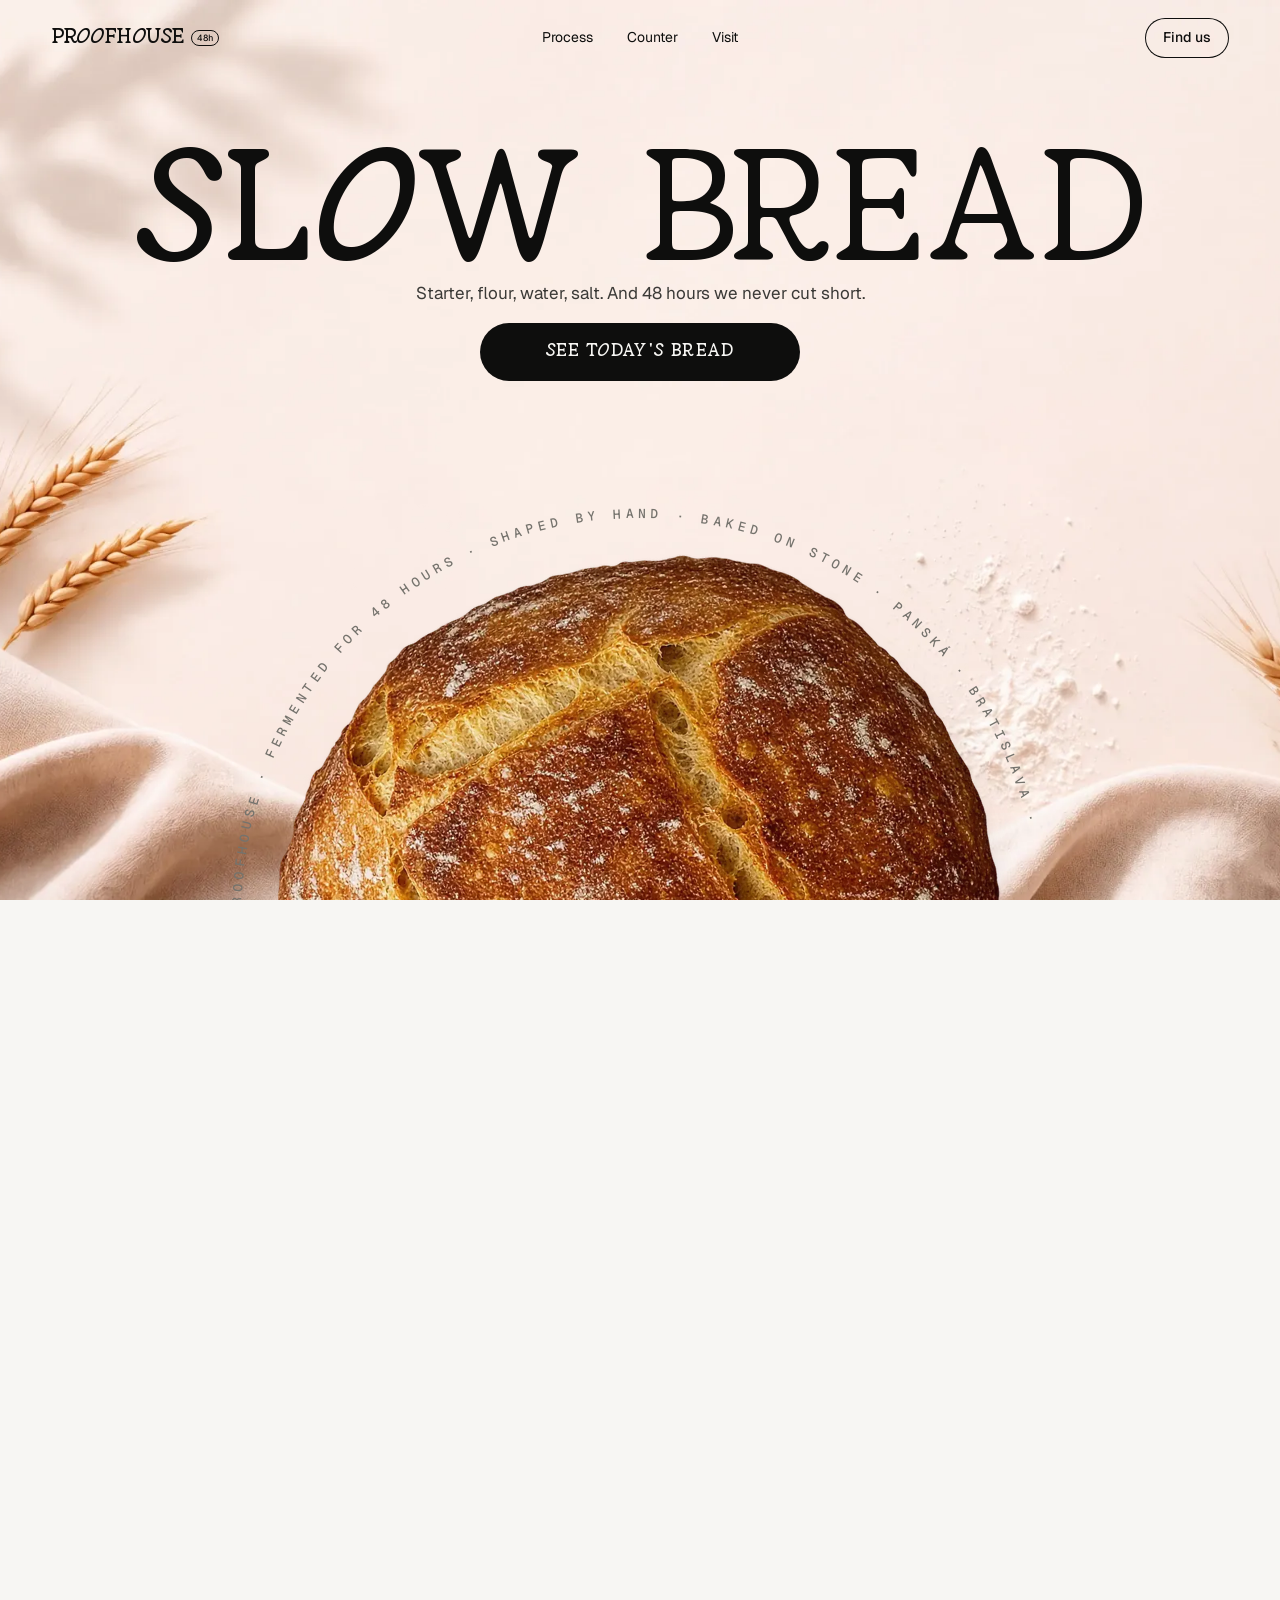
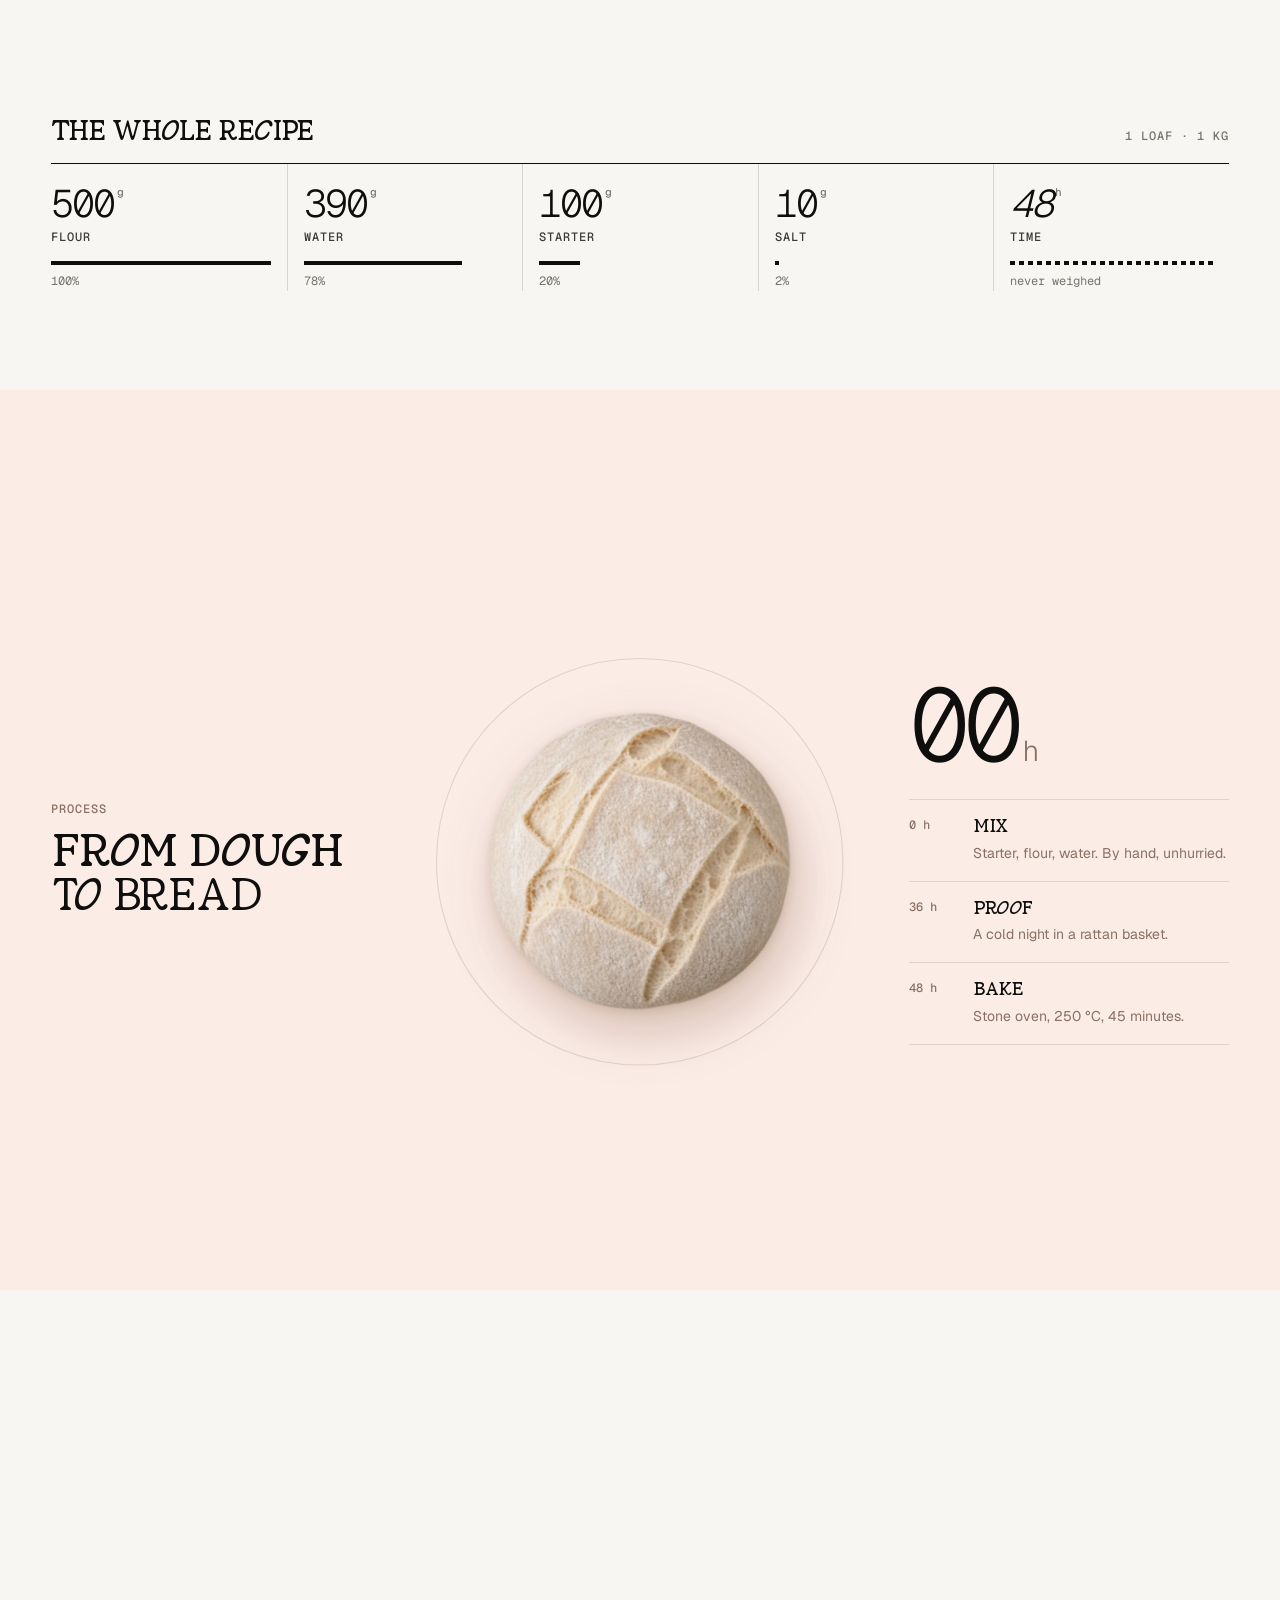
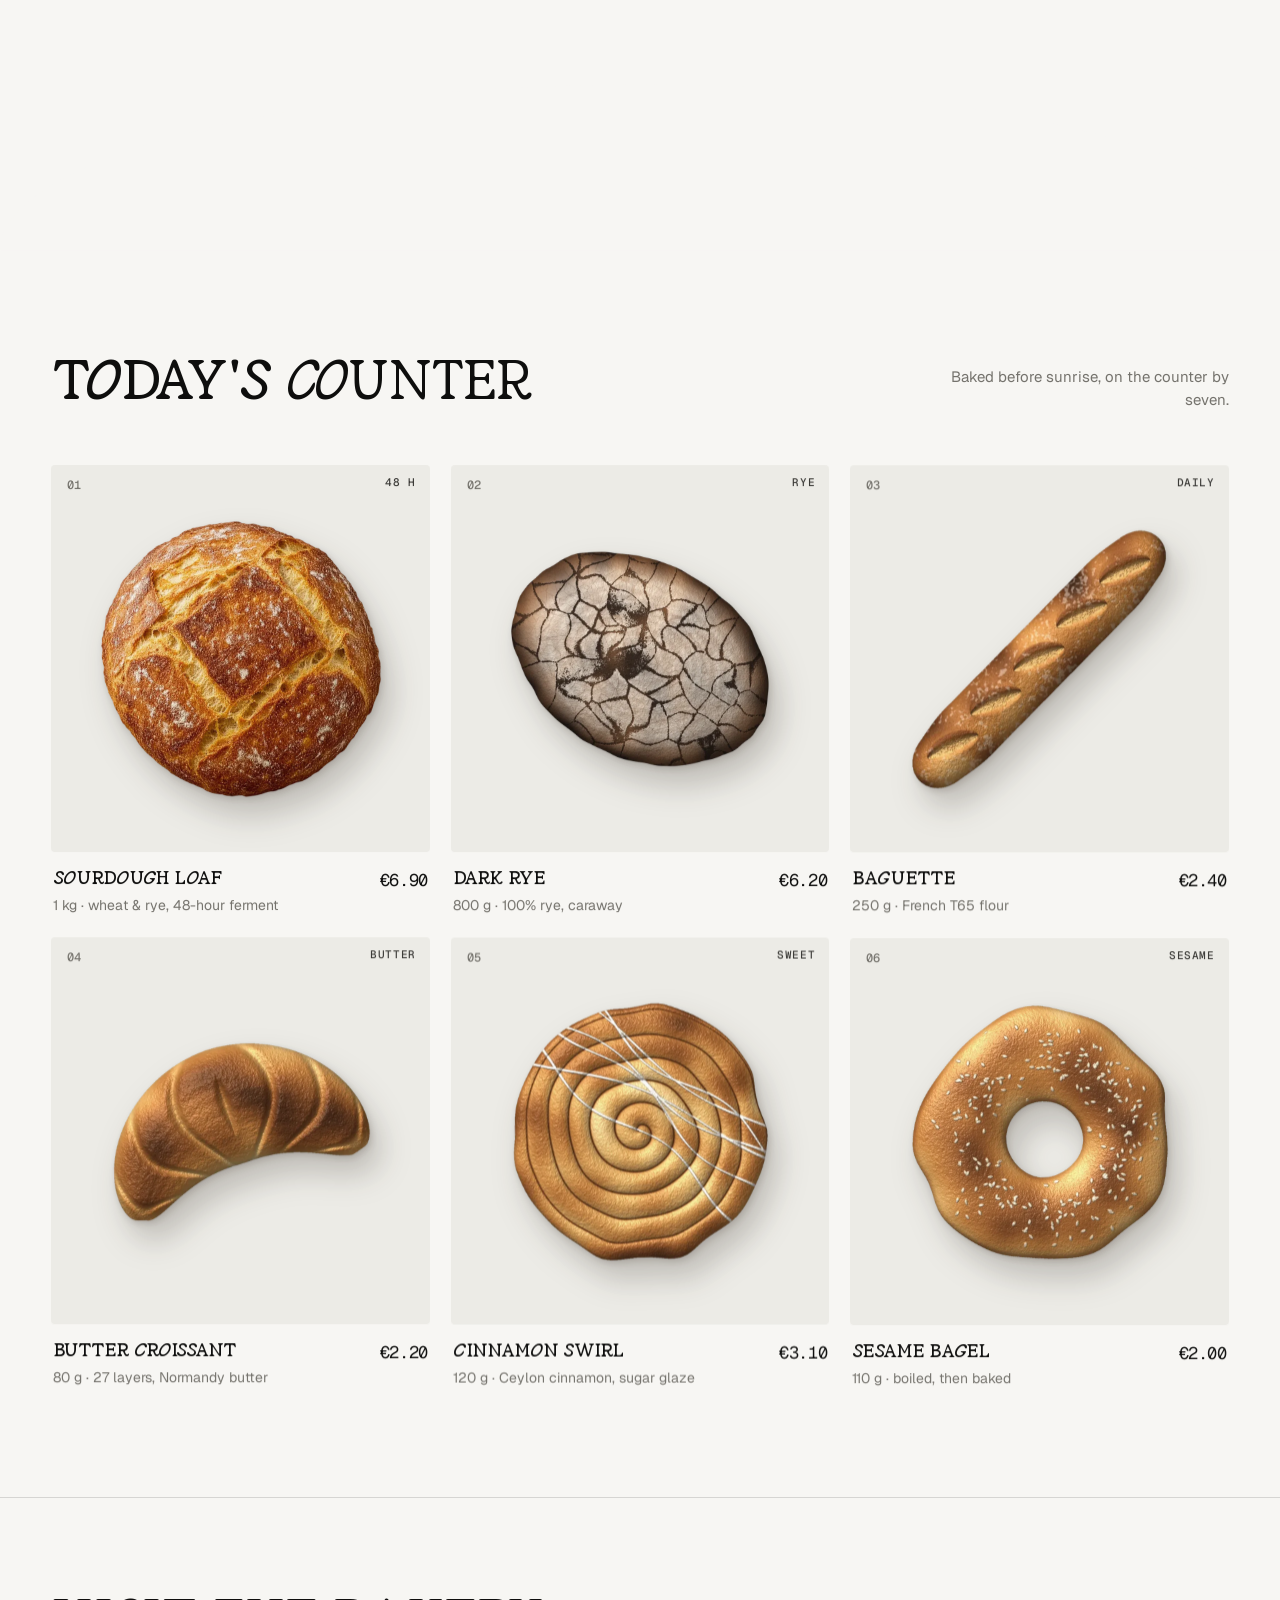
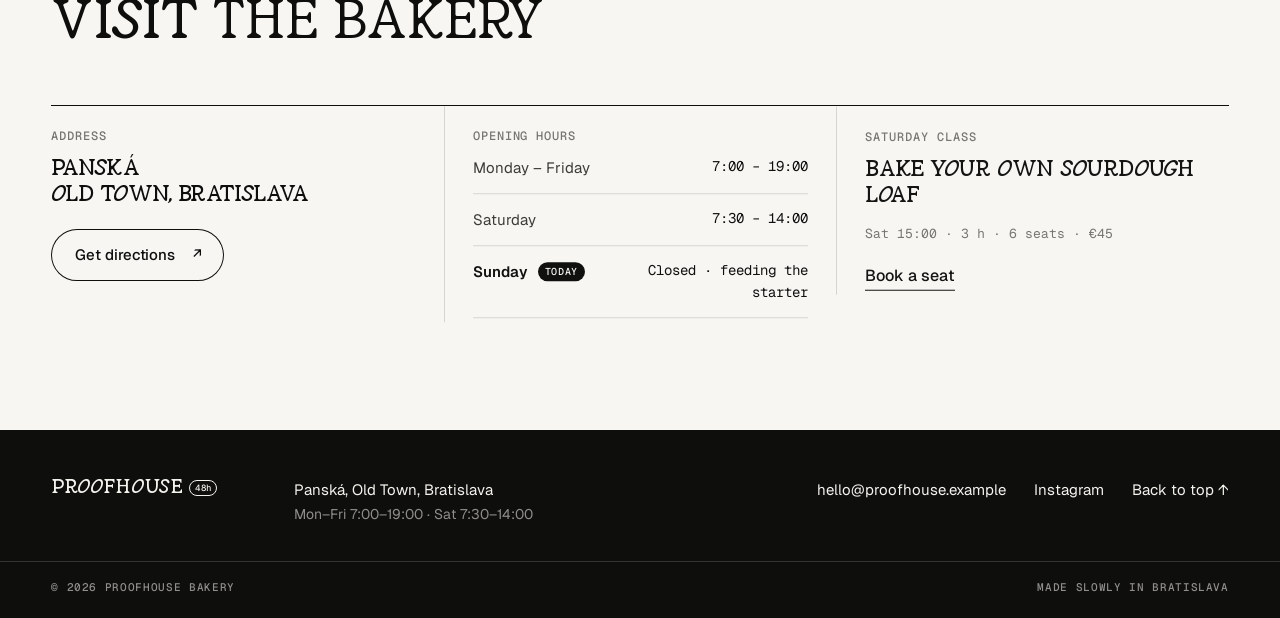
==== bakery/index.html @ f6fc8d87 "Proofhouse: drop bake-times section, compact visit, even hero rhythm - Remove the 'Out of the oven' " ====
<!doctype html>
<html lang="en" class="no-js" data-type="place">
<head>
  <meta charset="utf-8">
  <meta name="viewport" content="width=device-width, initial-scale=1, viewport-fit=cover">
  <title>Proofhouse — Sourdough Bakery in Bratislava Old Town</title>
  <meta name="description" content="Proofhouse is an artisan sourdough bakery on Panská in Bratislava. Loaves fermented for 48 hours, butter croissants and stone-baked baguettes. Fresh every morning in the Old Town.">
  <meta name="page-type" content="place">
  <meta name="page-kind" content="place">
  <meta name="site-kind" content="other">
  <meta name="theme-color" content="#f7f6f3">
  <link rel="canonical" href="https://proofhouse.example/">
  <meta property="og:type" content="website">
  <meta property="og:locale" content="en_GB">
  <meta property="og:site_name" content="Proofhouse">
  <meta property="og:title" content="Proofhouse — Slow bread from Panská">
  <meta property="og:description" content="Starter, flour, water, salt and 48 hours. An artisan bakery in Bratislava Old Town.">
  <meta property="og:image" content="https://proofhouse.example/assets/img/sourdough-loaf.webp">
  <meta name="twitter:card" content="summary_large_image">
  <link rel="icon" href="data:image/svg+xml,%3Csvg xmlns='http://www.w3.org/2000/svg' viewBox='0 0 32 32'%3E%3Crect width='32' height='32' rx='16' fill='%230e0e0d'/%3E%3Ctext x='16' y='22.5' text-anchor='middle' font-family='Georgia,serif' font-size='19' fill='%23f7f6f3'%3EK%3C/text%3E%3C/svg%3E">
  <script>
    document.documentElement.classList.replace('no-js', 'js');
    setTimeout(function () { document.documentElement.classList.add('ready'); }, 2500);
  </script>
  <link rel="preconnect" href="https://fonts.googleapis.com">
  <link rel="preconnect" href="https://fonts.gstatic.com" crossorigin>
  <link href="https://fonts.googleapis.com/css2?family=Fraunces:ital,opsz,wght,SOFT,WONK@0,9..144,300..600,0..100,0..1;1,9..144,300..600,0..100,0..1&family=Geist:wght@400..600&family=Geist+Mono:wght@400;500&display=swap" rel="stylesheet">
  <link rel="preload" as="image" href="assets/img/sourdough-loaf.webp" imagesrcset="assets/img/sourdough-loaf-800.webp 800w, assets/img/sourdough-loaf.webp 1200w" imagesizes="(max-width: 860px) 118vw, min(78vw, 96vh, 1000px)" type="image/webp" fetchpriority="high">
  <link rel="stylesheet" href="styles.css">
  <script type="application/ld+json">
  {
    "@context": "https://schema.org",
    "@type": "Bakery",
    "name": "Proofhouse",
    "description": "Artisan sourdough bakery. Every loaf ferments for 48 hours.",
    "url": "https://proofhouse.example/",
    "image": "https://proofhouse.example/assets/img/sourdough-loaf.webp",
    "email": "hello@proofhouse.example",
    "priceRange": "€",
    "servesCuisine": "Bakery",
    "address": { "@type": "PostalAddress", "streetAddress": "Panská", "addressLocality": "Bratislava – Old Town", "addressCountry": "SK" },
    "openingHoursSpecification": [
      { "@type": "OpeningHoursSpecification", "dayOfWeek": ["Monday","Tuesday","Wednesday","Thursday","Friday"], "opens": "07:00", "closes": "19:00" },
      { "@type": "OpeningHoursSpecification", "dayOfWeek": "Saturday", "opens": "07:30", "closes": "14:00" }
    ],
    "hasMenu": {
      "@type": "Menu",
      "hasMenuSection": { "@type": "MenuSection", "name": "Today's counter", "hasMenuItem": [
        { "@type": "MenuItem", "name": "Sourdough Loaf", "offers": { "@type": "Offer", "price": "6.90", "priceCurrency": "EUR" } },
        { "@type": "MenuItem", "name": "Dark Rye", "offers": { "@type": "Offer", "price": "6.20", "priceCurrency": "EUR" } },
        { "@type": "MenuItem", "name": "Baguette", "offers": { "@type": "Offer", "price": "2.40", "priceCurrency": "EUR" } },
        { "@type": "MenuItem", "name": "Butter Croissant", "offers": { "@type": "Offer", "price": "2.20", "priceCurrency": "EUR" } },
        { "@type": "MenuItem", "name": "Cinnamon Swirl", "offers": { "@type": "Offer", "price": "3.10", "priceCurrency": "EUR" } },
        { "@type": "MenuItem", "name": "Sesame Bagel", "offers": { "@type": "Offer", "price": "2.00", "priceCurrency": "EUR" } }
      ] }
    }
  }
  </script>
</head>
<body>
  <a class="skip" href="#counter">Skip to today's bread</a>

  <header class="nav" id="nav">
    <a class="logo" href="#top" aria-label="Proofhouse, back to top"><span class="logo-word">proofhouse</span><span class="logo-tag">48h</span></a>
    <nav class="nav-links" aria-label="Main">
      <a href="#process">Process</a>
      <a href="#counter">Counter</a>
      <a href="#visit">Visit</a>
    </nav>
    <div class="nav-end">
      <a class="nav-cta" href="#visit">Find us</a>
      <button class="menu-btn" type="button" aria-label="Menu" aria-expanded="false" aria-controls="menu" data-menu-btn><span></span><span></span></button>
    </div>
  </header>

  <div class="menu" id="menu" hidden>
    <nav aria-label="Mobile">
      <a href="#process" data-menu-link><span>01</span>Process</a>
      <a href="#counter" data-menu-link><span>02</span>Counter</a>
      <a href="#visit" data-menu-link><span>03</span>Visit</a>
    </nav>
    <p class="menu-foot">Panská, Old Town · Mon–Fri 7:00–19:00</p>
  </div>

  <main id="top">
    <!-- 1 · HERO — the loaf rises like the morning -->
    <section class="hero" aria-labelledby="hero-title">
      <img class="hero-bg" src="assets/img/hero-bg.webp" srcset="assets/img/hero-bg-1200.webp 1200w, assets/img/hero-bg.webp 2000w" sizes="100vw" width="2000" height="1116" alt="" fetchpriority="high">
      <div class="wrap hero-copy">
        <h1 id="hero-title" class="hero-title">
          <span class="line"><span class="word" data-word>Slow</span></span>
          <span class="line"><em class="word" data-word>bread</em></span>
        </h1>
        <div class="hero-row">
          <p class="hero-lede" data-intro>Starter, flour, water, salt. And 48&nbsp;hours we never cut&nbsp;short.</p>
          <a class="btn btn--ink hero-cta" href="#counter" data-intro><span>See today's bread</span></a>
        </div>
      </div>
      <div class="hero-loaf" aria-hidden="true">
        <div class="loaf-rise" data-loaf>
          <svg class="ring" viewBox="0 0 1000 1000">
            <defs><path id="ringPath" d="M500,500 m-462,0 a462,462 0 1,1 924,0 a462,462 0 1,1 -924,0"/></defs>
            <text><textPath href="#ringPath">PROOFHOUSE · FERMENTED FOR 48 HOURS · SHAPED BY HAND · BAKED ON STONE · PANSKÁ · BRATISLAVA ·</textPath></text>
          </svg>
          <div class="loaf-shadow"></div>
          <div class="loaf-spin"><img class="loaf-img" src="assets/img/sourdough-loaf.webp" srcset="assets/img/sourdough-loaf-800.webp 800w, assets/img/sourdough-loaf.webp 1200w" sizes="(max-width: 860px) 118vw, min(78vw, 96vh, 1000px)" width="1200" height="1200" alt="" fetchpriority="high"></div>
        </div>
      </div>
    </section>

    <!-- 2 · RECIPE — the whole recipe, set by weight -->
    <section class="recipe" aria-labelledby="recipe-title">
      <div class="wrap">
        <div class="recipe-head">
          <h2 id="recipe-title" class="recipe-title">The whole recipe</h2>
          <p class="label recipe-yield">1 loaf · 1 kg</p>
        </div>
        <ol class="scale" data-scale>
          <li class="ing" style="--g:500"><p class="ing-qty"><span data-to="500">500</span><small>g</small></p><p class="ing-name">Flour</p><span class="ing-bar"></span><span class="ing-pct">100%</span></li>
          <li class="ing" style="--g:390"><p class="ing-qty"><span data-to="390">390</span><small>g</small></p><p class="ing-name">Water</p><span class="ing-bar"></span><span class="ing-pct">78%</span></li>
          <li class="ing" style="--g:100"><p class="ing-qty"><span data-to="100">100</span><small>g</small></p><p class="ing-name">Starter</p><span class="ing-bar"></span><span class="ing-pct">20%</span></li>
          <li class="ing" style="--g:10"><p class="ing-qty"><span data-to="10">10</span><small>g</small></p><p class="ing-name">Salt</p><span class="ing-bar"></span><span class="ing-pct">2%</span></li>
          <li class="ing ing--time"><p class="ing-qty"><em data-to="48">48</em><small>h</small></p><p class="ing-name">Time</p><span class="ing-bar"></span><span class="ing-pct">never weighed</span></li>
        </ol>
      </div>
    </section>

    <!-- 3 · PROCESS — the oven opens; dough becomes bread -->
    <section class="proces" id="process" aria-labelledby="process-title">
      <div class="proces-pin">
        <div class="wrap proces-grid">
          <div class="proces-head">
            <p class="label label--dim">Process</p>
            <h2 id="process-title" class="h2">From dough<br><em>to bread</em></h2>
          </div>

          <div class="proces-stage" aria-hidden="true">
            <svg class="proces-ring" viewBox="0 0 200 200">
              <circle cx="100" cy="100" r="96" class="track"/>
              <circle cx="100" cy="100" r="96" class="prog" data-ring/>
            </svg>
            <img class="stage-img is-on" data-stage="0" src="assets/img/stage-dough.webp" width="900" height="900" alt="" loading="lazy">
            <img class="stage-img" data-stage="1" src="assets/img/stage-proofed.webp" width="900" height="900" alt="" loading="lazy">
            <img class="stage-img" data-stage="2" src="assets/img/sourdough-loaf-800.webp" width="800" height="800" alt="" loading="lazy">
          </div>

          <div class="proces-meta">
            <p class="clock"><span data-hours>48</span><small>h</small></p>
            <ol class="steps">
              <li class="is-on is-current" data-step="0"><span class="step-n">0 h</span><div><h3>Mix</h3><p>Starter, flour, water. By hand, unhurried.</p></div></li>
              <li data-step="1"><span class="step-n">36 h</span><div><h3>Proof</h3><p>A cold night in a rattan basket.</p></div></li>
              <li data-step="2"><span class="step-n">48 h</span><div><h3>Bake</h3><p>Stone oven, 250&nbsp;°C, 45&nbsp;minutes.</p></div></li>
            </ol>
          </div>
        </div>
      </div>
    </section>

    <!-- 4 · COUNTER — a crust-shaped edge rises over the oven -->
    <section class="pult" id="counter" aria-labelledby="counter-title">
      <div class="crust" aria-hidden="true" data-crust></div>
      <div class="wrap">
        <div class="sec-head">
          <h2 id="counter-title" class="h2">Today's <em>counter</em></h2>
          <p class="sec-note">Baked before sunrise, on the counter by seven.</p>
        </div>
        <ul class="products" data-products>
          <li class="card" data-product="loaf" data-name="Sourdough Loaf" data-price="6.90" data-img="assets/img/sourdough-loaf-800.webp">
            <div class="card-media">
              <span class="card-idx">01</span><span class="card-tag">48 h</span>
              <span class="card-shadow"><img src="assets/img/sourdough-loaf-800.webp" width="800" height="800" alt="Sourdough loaf dusted with flour" loading="lazy" decoding="async"></span>
            </div>
            <div class="card-body"><h3 class="card-name">Sourdough Loaf</h3><p class="card-price">€6.90</p><p class="card-meta">1 kg · wheat &amp; rye, 48-hour ferment</p></div>
          </li>
          <li class="card" data-product="rye" data-name="Dark Rye" data-price="6.20" data-img="assets/img/rye.webp">
            <div class="card-media">
              <span class="card-idx">02</span><span class="card-tag">Rye</span>
              <span class="card-shadow"><img src="assets/img/rye.webp" width="800" height="800" alt="Oval dark rye loaf" loading="lazy" decoding="async"></span>
            </div>
            <div class="card-body"><h3 class="card-name">Dark Rye</h3><p class="card-price">€6.20</p><p class="card-meta">800 g · 100% rye, caraway</p></div>
          </li>
          <li class="card" data-product="baguette" data-name="Baguette" data-price="2.40" data-img="assets/img/baguette.webp">
            <div class="card-media">
              <span class="card-idx">03</span><span class="card-tag">Daily</span>
              <span class="card-shadow"><img src="assets/img/baguette.webp" width="800" height="800" alt="Scored baguette" loading="lazy" decoding="async"></span>
            </div>
            <div class="card-body"><h3 class="card-name">Baguette</h3><p class="card-price">€2.40</p><p class="card-meta">250 g · French T65 flour</p></div>
          </li>
          <li class="card" data-product="croissant" data-name="Butter Croissant" data-price="2.20" data-img="assets/img/croissant.webp">
            <div class="card-media">
              <span class="card-idx">04</span><span class="card-tag">Butter</span>
              <span class="card-shadow"><img src="assets/img/croissant.webp" width="800" height="800" alt="Golden butter croissant" loading="lazy" decoding="async"></span>
            </div>
            <div class="card-body"><h3 class="card-name">Butter Croissant</h3><p class="card-price">€2.20</p><p class="card-meta">80 g · 27 layers, Normandy butter</p></div>
          </li>
          <li class="card" data-product="swirl" data-name="Cinnamon Swirl" data-price="3.10" data-img="assets/img/cinnamon-swirl.webp">
            <div class="card-media">
              <span class="card-idx">05</span><span class="card-tag">Sweet</span>
              <span class="card-shadow"><img src="assets/img/cinnamon-swirl.webp" width="800" height="800" alt="Glazed cinnamon swirl" loading="lazy" decoding="async"></span>
            </div>
            <div class="card-body"><h3 class="card-name">Cinnamon Swirl</h3><p class="card-price">€3.10</p><p class="card-meta">120 g · Ceylon cinnamon, sugar glaze</p></div>
          </li>
          <li class="card" data-product="bagel" data-name="Sesame Bagel" data-price="2.00" data-img="assets/img/bagel.webp">
            <div class="card-media">
              <span class="card-idx">06</span><span class="card-tag">Sesame</span>
              <span class="card-shadow"><img src="assets/img/bagel.webp" width="800" height="800" alt="Sesame bagel" loading="lazy" decoding="async"></span>
            </div>
            <div class="card-body"><h3 class="card-name">Sesame Bagel</h3><p class="card-price">€2.00</p><p class="card-meta">110 g · boiled, then baked</p></div>
          </li>
        </ul>
      </div>
    </section>

    <!-- 5 · VISIT — compact: where, when, and the Saturday class -->
    <section class="navsteva" id="visit" aria-labelledby="visit-title">
      <div class="wrap">
        <div class="sec-head">
          <h2 id="visit-title" class="h2">Visit <em>the bakery</em></h2>
        </div>
        <div class="visit-grid">
          <div class="visit-where">
            <p class="label">Address</p>
            <p class="visit-big">Panská<br>Old Town, Bratislava</p>
            <a class="btn btn--line" href="https://www.google.com/maps/search/?api=1&amp;query=Pansk%C3%A1%2C%20Bratislava" target="_blank" rel="noopener"><span>Get directions</span><span class="btn-arrow" aria-hidden="true">↗</span></a>
          </div>
          <div class="visit-when">
            <p class="label">Opening hours</p>
            <dl class="hours" data-hours-table>
              <div data-days="1,2,3,4,5"><dt>Monday – Friday</dt><dd>7:00 – 19:00</dd></div>
              <div data-days="6"><dt>Saturday</dt><dd>7:30 – 14:00</dd></div>
              <div data-days="0"><dt>Sunday</dt><dd>Closed · feeding the starter</dd></div>
            </dl>
          </div>
          <div class="course">
            <p class="label">Saturday class</p>
            <p class="course-title">Bake your own sourdough loaf</p>
            <p class="course-meta mono">Sat 15:00 · 3 h · 6 seats · €45</p>
            <a class="link" href="mailto:class@proofhouse.example?subject=Sourdough%20class">Book a seat</a>
          </div>
        </div>
      </div>
    </section>
  </main>

  <!-- 7 · FOOTER — small and plain -->
  <footer class="foot">
    <div class="wrap foot-row">
      <a class="logo logo--foot" href="#top" aria-label="Proofhouse, back to top"><span class="logo-word">proofhouse</span><span class="logo-tag">48h</span></a>
      <p class="foot-addr">Panská, Old Town, Bratislava<br><span>Mon–Fri 7:00–19:00 · Sat 7:30–14:00</span></p>
      <nav class="foot-links" aria-label="Footer">
        <a href="mailto:hello@proofhouse.example">hello@proofhouse.example</a>
        <a href="#" aria-disabled="true">Instagram</a>
        <a href="#top">Back to top ↑</a>
      </nav>
    </div>
    <div class="wrap foot-base"><span>© 2026 Proofhouse Bakery</span><span>Made slowly in Bratislava</span></div>
  </footer>

  <script src="assets/vendor/gsap.min.js" defer></script>
  <script src="assets/vendor/ScrollTrigger.min.js" defer></script>
  <script src="assets/vendor/lenis.min.js" defer></script>
  <script src="main.js" defer></script>
</body>
</html>
---- bakery/styles.css ----
@font-face {
  font-family: "Golden Goose";
  src: url("assets/fonts/golden-goose.woff2") format("woff2");
  font-weight: 200 400;
  font-style: normal;
  font-display: swap;
}

/* ==========================================================================
   Proofhouse — artisan sourdough bakery
   Black, white and the colour of the bread. Nothing else.
   ========================================================================== */

:root {
  --paper: #f7f6f3;
  --paper-2: #efede8;
  --tile: #ecebe6;
  --ink: #0e0e0d;
  --ink-2: #3b3a37;
  --mute: #75736d;
  --line: rgba(14, 14, 13, .14);
  --dark: #0e0e0d;
  --on-dark: #f4f2ed;
  --on-dark-mute: rgba(244, 242, 237, .56);
  --line-dark: rgba(244, 242, 237, .16);
  --ember: #c4682e;

  --serif: "Golden Goose", "Fraunces", Georgia, serif;
  --sans: "Geist", ui-sans-serif, system-ui, -apple-system, "Segoe UI", sans-serif;
  --mono: "Geist Mono", ui-monospace, "SF Mono", Menlo, monospace;

  --gutter: clamp(16px, 4vw, 56px);
  --max: 1440px;
  --nav-h: 76px;

  --ease-out: cubic-bezier(.23, 1, .32, 1);
  --ease-in-out: cubic-bezier(.77, 0, .175, 1);
  --ease-drawer: cubic-bezier(.32, .72, 0, 1);
}

*, *::before, *::after { box-sizing: border-box; }
html { -webkit-text-size-adjust: 100%; text-size-adjust: 100%; }
html.lenis, html.lenis body { height: auto; }
.lenis.lenis-smooth { scroll-behavior: auto !important; }
@media (prefers-reduced-motion: no-preference) { html:not(.lenis) { scroll-behavior: smooth; } }

body {
  margin: 0;
  background: var(--paper);
  color: var(--ink);
  font: 400 16px/1.55 var(--sans);
  -webkit-font-smoothing: antialiased;
  -moz-osx-font-smoothing: grayscale;
  text-rendering: optimizeLegibility;
  overflow-x: clip;
}
img { display: block; max-width: 100%; height: auto; }
a { color: inherit; text-decoration: none; }
button { font: inherit; color: inherit; background: none; border: 0; padding: 0; cursor: pointer; }
h1, h2, h3, p, ol, ul, dl, dd { margin: 0; }
ol, ul { list-style: none; padding: 0; }
em { font-style: italic; }
::selection { background: var(--ink); color: var(--paper); }
:focus-visible { outline: 2px solid var(--ink); outline-offset: 3px; border-radius: 2px; }

.skip { position: fixed; left: 12px; top: -60px; z-index: 100; background: var(--ink); color: var(--paper); padding: 10px 14px; border-radius: 999px; }
.skip:focus { top: 12px; }

.wrap { width: 100%; max-width: var(--max); margin-inline: auto; padding-inline: var(--gutter); }

.label { font: 500 12px/1 var(--mono); letter-spacing: .08em; text-transform: uppercase; color: var(--mute); }
.label--dim { color: var(--on-dark-mute); }
.mono { font-family: var(--mono); }

.h2 {
  font: 300 clamp(44px, 6.4vw, 104px)/.92 var(--serif);
  font-variation-settings: "opsz" 144;
  letter-spacing: -.035em;
}
.h2 em { font-weight: 300; }

/* ---------- buttons & links ---------- */
.btn {
  --bg: var(--ink); --fg: var(--paper);
  display: inline-flex; align-items: center; justify-content: space-between; gap: 18px;
  min-height: 52px; padding: 0 22px 0 24px;
  border-radius: 999px;
  background: var(--bg); color: var(--fg);
  font: 500 15px/1 var(--sans); letter-spacing: -.005em;
  transition: transform .16s var(--ease-out), background-color .2s ease, color .2s ease, box-shadow .2s ease;
  white-space: nowrap;
}
.btn-arrow { display: inline-block; transition: transform .35s var(--ease-out); font-family: var(--mono); }
.btn:hover .btn-arrow { transform: translateX(4px); }
.btn:active { transform: scale(.97); }
.btn--ink:hover { background: #2a2926; }
.btn--line { --bg: transparent; --fg: var(--ink); box-shadow: inset 0 0 0 1px var(--ink); }
.btn--line:hover { --bg: var(--ink); --fg: var(--paper); }
.btn--block { width: 100%; }

.link { position: relative; display: inline-block; font-weight: 500; padding-bottom: 3px; }
.link::after { content: ""; position: absolute; left: 0; right: 0; bottom: 0; height: 1px; background: currentColor; transform-origin: right; transition: transform .45s var(--ease-out); }
.link:hover::after { transform: scaleX(0); }

/* ---------- nav ---------- */
.nav {
  position: fixed; inset: 0 0 auto 0; z-index: 40;
  height: var(--nav-h);
  display: grid; grid-template-columns: 1fr auto 1fr; align-items: center;
  padding-inline: var(--gutter);
  transition: transform .5s var(--ease-out), background-color .3s ease, color .3s ease;
}
.nav.is-scrolled { background: rgba(247, 246, 243, .82); -webkit-backdrop-filter: saturate(1.4) blur(14px); backdrop-filter: saturate(1.4) blur(14px); }
.nav.is-dark { color: var(--on-dark); background: rgba(14, 14, 13, .55); }
.nav.is-hidden { transform: translateY(-100%); }
.logo { justify-self: start; display: inline-flex; align-items: flex-start; gap: 3px; line-height: 1; }
.logo-word { font: italic 500 31px/.8 var(--serif); font-variation-settings: "opsz" 144, "SOFT" 100, "WONK" 1; letter-spacing: -.04em; padding-bottom: .12em; }
.logo-tag { font: 500 9px/1 var(--mono); letter-spacing: .04em; padding: 3px 5px 2px; border: 1px solid currentColor; border-radius: 999px; transform-origin: left center; transition: transform .5s var(--ease-out); }
.logo:hover .logo-tag { transform: rotate(-12deg); }
.nav-links { display: flex; gap: 34px; font-size: 14px; }
.nav-links a { position: relative; padding: 6px 0; }
.nav-links a::after { content: ""; position: absolute; left: 0; right: 0; bottom: 0; height: 1px; background: currentColor; transform: scaleX(0); transform-origin: left; transition: transform .45s var(--ease-out); }
.nav-links a:hover::after { transform: scaleX(1); }
.nav-end { justify-self: end; display: flex; align-items: center; gap: 22px; }
.nav-cta { display: inline-flex; align-items: center; height: 40px; padding: 0 18px; border-radius: 999px; box-shadow: inset 0 0 0 1px currentColor; font-size: 14px; font-weight: 500; transition: transform .16s var(--ease-out), background-color .2s ease, color .2s ease; }
.nav-cta:hover { background: var(--ink); color: var(--paper); }
.nav.is-dark .nav-cta:hover { background: var(--on-dark); color: var(--ink); }
.nav-cta:active { transform: scale(.96); }
.menu-btn { display: none; width: 40px; height: 40px; border-radius: 50%; box-shadow: inset 0 0 0 1px currentColor; position: relative; }
.menu-btn span { position: absolute; left: 12px; right: 12px; height: 1.5px; background: currentColor; transition: transform .4s var(--ease-out); }
.menu-btn span:first-child { top: 16px; } .menu-btn span:last-child { top: 22px; }
.menu-btn[aria-expanded="true"] span:first-child { transform: translateY(3px) rotate(45deg); }
.menu-btn[aria-expanded="true"] span:last-child { transform: translateY(-3px) rotate(-45deg); }

.menu { position: fixed; inset: 0; z-index: 35; background: var(--ink); color: var(--on-dark); display: flex; flex-direction: column; justify-content: flex-end; padding: calc(var(--nav-h) + 24px) var(--gutter) calc(28px + env(safe-area-inset-bottom)); clip-path: circle(0% at calc(100% - 40px) 38px); transition: clip-path .7s var(--ease-in-out); }
.menu.is-open { clip-path: circle(150% at calc(100% - 40px) 38px); }
.menu nav { display: flex; flex-direction: column; }
.menu nav a { display: flex; align-items: baseline; gap: 16px; padding: 10px 0; border-bottom: 1px solid var(--line-dark); font: 300 clamp(44px, 13vw, 72px)/1 var(--serif); letter-spacing: -.03em; }
.menu nav a span { font: 500 12px/1 var(--mono); color: var(--on-dark-mute); }
.menu-foot { margin-top: 28px; font: 500 12px/1.4 var(--mono); letter-spacing: .06em; text-transform: uppercase; color: var(--on-dark-mute); }

/* ---------- 1 · hero ---------- */
.hero { position: relative; height: 100svh; min-height: 640px; overflow: hidden; display: flex; flex-direction: column; }
.hero-bg { position: absolute; inset: 0; width: 100%; height: 100%; object-fit: cover; object-position: center bottom; z-index: 0; pointer-events: none; user-select: none; }
.hero-copy { position: relative; z-index: 2; padding-top: calc(var(--nav-h) + clamp(28px, 7vh, 84px)); text-align: center; }
.hero-title {
  font: 300 clamp(84px, 17.5vw, 272px)/.84 var(--serif);
  font-variation-settings: "opsz" 144;
  letter-spacing: -.055em;
  display: flex; justify-content: center; gap: .2em;
}
.hero-title .line { display: block; overflow: hidden; padding: 0 .04em .06em; margin-bottom: -.06em; }
.hero-title .word { display: inline-block; will-change: transform; }
.hero-title em { font-weight: 300; }
.hero-row { margin: clamp(18px, 3vh, 34px) auto 0; display: flex; flex-direction: column; align-items: center; gap: clamp(18px, 2.8vh, 28px); text-align: center; }
.hero-lede { max-width: 360px; font-size: 17px; line-height: 1.5; color: var(--ink-2); text-wrap: balance; }

.hero-loaf { position: absolute; left: 50%; bottom: 0; width: min(78vw, 96vh, 1000px); aspect-ratio: 1; transform: translate(-50%, 52%); z-index: 1; pointer-events: none; }
.loaf-rise { position: absolute; inset: 0; will-change: transform; }
.loaf-spin { position: absolute; inset: 6%; will-change: transform; }
.loaf-img { width: 100%; height: 100%; object-fit: contain; animation: turn 140s linear infinite; }
.loaf-shadow { position: absolute; inset: 9%; border-radius: 50%; background: radial-gradient(closest-side, rgba(40, 30, 20, .34), rgba(40, 30, 20, .14) 72%, transparent); transform: translate(3.5%, 5%) scale(1.04); filter: blur(18px); }
.ring { position: absolute; inset: 0; width: 100%; height: 100%; animation: turn 90s linear infinite reverse; }
.ring text { font: 500 15px var(--mono); letter-spacing: 5.2px; fill: var(--mute); }
@keyframes turn { to { transform: rotate(360deg); } }

/* ---------- 2 · recipe — compact, by weight ---------- */
.recipe { padding: clamp(72px, 11vh, 120px) 0; }
.recipe-head { display: flex; justify-content: space-between; align-items: baseline; gap: 24px; padding-bottom: 16px; border-bottom: 1px solid var(--ink); }
.recipe-title { font: 300 clamp(26px, 2.6vw, 38px)/1 var(--serif); letter-spacing: -.02em; }
.recipe-yield { white-space: nowrap; }
.scale { display: grid; grid-template-columns: repeat(5, minmax(0, 1fr)); }
.ing { display: flex; flex-direction: column; gap: 10px; padding: 22px 16px 4px; border-left: 1px solid var(--line); }
.ing:first-child { padding-left: 0; border-left: 0; }
.ing-qty { font: 300 clamp(34px, 3.4vw, 50px)/.9 var(--serif); font-variation-settings: "opsz" 144; letter-spacing: -.04em; font-variant-numeric: lining-nums tabular-nums; white-space: nowrap; }
.ing-qty em { font-weight: 300; }
.ing-qty small { display: inline-block; vertical-align: top; margin: .12em 0 0 .25em; font: 500 11px/1 var(--mono); letter-spacing: 0; color: var(--mute); }
.ing-name { font: 500 12px/1 var(--mono); letter-spacing: .08em; text-transform: uppercase; color: var(--ink-2); }
.ing-bar { display: block; height: 4px; margin-top: 8px; width: calc(var(--g, 500) / 500 * 100%); min-width: 3px; background: var(--ink); transform-origin: left; }
.ing--time .ing-bar { width: 100%; background: repeating-linear-gradient(90deg, var(--ink) 0 5px, transparent 5px 9px); }
.ing-pct { font: 400 12px/1 var(--mono); color: var(--mute); font-variant-numeric: tabular-nums; }

/* ---------- 3 · process (pinned, in the bakery blush) ---------- */
.proces { position: relative; color: var(--on-dark); }
.proces-pin { position: relative; height: 100svh; min-height: 640px; display: flex; align-items: center; background: var(--dark); overflow: hidden; }
.proces-grid { display: grid; grid-template-columns: 1fr minmax(0, 1.25fr) 1fr; align-items: center; gap: clamp(20px, 3vw, 48px); height: 100%; padding-top: var(--nav-h); padding-bottom: 32px; }
.proces-head .h2 { margin-top: 18px; font-size: clamp(44px, 5.2vw, 88px); white-space: nowrap; }
.proces-stage { position: relative; width: 100%; max-width: 620px; aspect-ratio: 1; justify-self: center; }
.proces-ring { position: absolute; inset: 0; width: 100%; height: 100%; transform: rotate(-90deg); }
.proces-ring circle { fill: none; stroke-width: .5; }
.proces-ring .track { stroke: var(--line-dark); }
.proces-ring .prog { stroke: var(--on-dark); stroke-dasharray: 603.2; stroke-dashoffset: 0; stroke-width: .8; }
.stage-img { position: absolute; inset: 9%; filter: drop-shadow(0 30px 40px rgba(0, 0, 0, .55)); width: 82%; height: 82%; object-fit: contain; opacity: 0; transition: opacity .7s ease; }
.stage-img.is-on { opacity: 1; }
.no-js .stage-img[data-stage="2"], .reduced .stage-img[data-stage="2"] { opacity: 1; }
.no-js .stage-img[data-stage="0"], .reduced .stage-img[data-stage="0"] { opacity: 0; }
.proces-meta { justify-self: end; width: 100%; max-width: 320px; }
.clock { font: 300 clamp(72px, 8vw, 132px)/.9 var(--mono); letter-spacing: -.07em; display: flex; align-items: baseline; gap: 6px; font-variant-numeric: tabular-nums; }
.clock small { font-size: .28em; letter-spacing: 0; color: var(--on-dark-mute); }
.steps { margin-top: 28px; border-top: 1px solid var(--line-dark); }
.steps li { display: grid; grid-template-columns: 52px 1fr; gap: 12px; padding: 16px 0; border-bottom: 1px solid var(--line-dark); opacity: .32; transition: opacity .5s ease; }
.steps li.is-on { opacity: 1; }
.no-js .steps li, .reduced .steps li { opacity: 1; }
.step-n { font: 500 12px/1.6 var(--mono); color: var(--on-dark-mute); }
.steps h3 { font: 400 22px/1.2 var(--serif); letter-spacing: -.01em; }
.steps p { margin-top: 4px; font-size: 14px; color: var(--on-dark-mute); }

/* ---------- 4 · counter ---------- */
.pult { position: relative; z-index: 2; background: var(--paper); padding: clamp(80px, 12vh, 140px) 0 clamp(80px, 12vh, 140px); }
.crust { position: absolute; left: 0; right: 0; top: 1px; height: clamp(60px, 13vw, 220px); transform: translateY(-100%); background: var(--paper); border-radius: 50% 50% 0 0 / 100% 100% 0 0; transform-origin: bottom; pointer-events: none; }
.no-js .crust, .reduced .crust { display: none; }
.sec-head { display: flex; align-items: flex-end; justify-content: space-between; gap: 24px; margin-bottom: clamp(36px, 6vh, 64px); }
.sec-note { max-width: 300px; font-size: 15px; color: var(--mute); text-align: right; }
.sec-note.mono { font-size: 13px; letter-spacing: .04em; text-transform: uppercase; }

.products { display: grid; grid-template-columns: repeat(3, 1fr); gap: clamp(12px, 1.6vw, 24px); }
.card { position: relative; display: flex; flex-direction: column; }
.card-media { position: relative; aspect-ratio: 1 / 1.02; background: var(--tile); border-radius: 4px; overflow: hidden; display: grid; place-items: center; transition: background-color .5s ease; }
.card-shadow { width: 76%; height: 76%; display: grid; place-items: center; filter: drop-shadow(10px 18px 16px rgba(40, 30, 20, .2)) drop-shadow(2px 3px 3px rgba(40, 30, 20, .18)); }
.card-media img { width: 100%; height: 100%; object-fit: contain; transition: transform 1.1s var(--ease-out); }
.card:hover .card-media { background: #e6e4de; }
.card:hover .card-media img { transform: rotate(10deg) scale(1.035); }
.card-idx { position: absolute; left: 16px; top: 14px; font: 500 12px/1 var(--mono); color: var(--mute); }
.card-tag { position: absolute; right: 14px; top: 12px; font: 500 11px/1 var(--mono); letter-spacing: .06em; text-transform: uppercase; color: var(--ink-2); }
.card-body { display: grid; grid-template-columns: 1fr auto; gap: 2px 16px; padding: 16px 2px 0; }
.card-name { font: 400 clamp(22px, 1.9vw, 28px)/1.15 var(--serif); letter-spacing: -.015em; }
.card-price { font: 400 17px/1.5 var(--mono); letter-spacing: -.02em; text-align: right; }
.card-meta { grid-column: 1 / -1; font-size: 14px; color: var(--mute); }

/* ---------- 5 · bake times ---------- */
.pec { position: relative; padding: clamp(80px, 12vh, 140px) 0; border-top: 1px solid var(--line); }
.bakes { border-top: 1px solid var(--ink); }
.bake { position: relative; display: grid; grid-template-columns: minmax(150px, 1.1fr) 2fr 190px; align-items: center; gap: 24px; padding: clamp(18px, 2.6vh, 28px) 0; border-bottom: 1px solid var(--line); cursor: default; }
.bake::before { content: ""; position: absolute; inset: 0 calc(var(--gutter) * -1); background: var(--ink); transform: scaleY(0); transform-origin: bottom; transition: transform .5s var(--ease-out); z-index: -1; }
.bake-time { font: 300 clamp(40px, 5vw, 76px)/1 var(--mono); letter-spacing: -.06em; font-variant-numeric: tabular-nums; transition: color .3s ease; }
.bake-name { font: 400 clamp(22px, 2.4vw, 34px)/1.15 var(--serif); letter-spacing: -.015em; transition: color .3s ease; }
.bake-name small { display: block; margin-top: 4px; font: 400 14px/1.4 var(--sans); letter-spacing: 0; color: var(--mute); transition: color .3s ease; }
.bake-state { justify-self: end; display: inline-flex; align-items: center; gap: 8px; height: 32px; padding: 0 14px; border-radius: 999px; box-shadow: inset 0 0 0 1px var(--line); font: 500 12px/1 var(--mono); letter-spacing: .02em; color: var(--mute); white-space: nowrap; transition: color .3s ease, box-shadow .3s ease; }
.bake.is-fresh .bake-state { color: var(--ink); box-shadow: inset 0 0 0 1px var(--ink); }
.bake.is-fresh .bake-state::before { content: ""; width: 7px; height: 7px; border-radius: 50%; background: var(--ember); animation: pulse 2.4s infinite; }
.bake.is-next .bake-state { color: var(--ink); box-shadow: inset 0 0 0 1px var(--ink); }
.bake.is-done .bake-time { color: rgba(14, 14, 13, .3); }
.bake-thumb { display: none; }
@media (hover: hover) and (pointer: fine) {
  .bake:hover { isolation: isolate; }
  .bake:hover::before { transform: scaleY(1); }
  .bake:hover .bake-time, .bake:hover .bake-name { color: var(--on-dark); }
  .bake:hover .bake-name small, .bake:hover .bake-state { color: var(--on-dark-mute); }
  .bake:hover .bake-state { box-shadow: inset 0 0 0 1px var(--line-dark); }
  .bake.is-fresh:hover .bake-state, .bake.is-next:hover .bake-state { color: var(--on-dark); box-shadow: inset 0 0 0 1px var(--on-dark); }
}
.peek { position: fixed; left: 0; top: 0; z-index: 30; width: 260px; height: 260px; pointer-events: none; opacity: 0; transform: translate(-50%, -50%) scale(.6); transition: opacity .3s ease; }
.peek img { width: 100%; height: 100%; object-fit: contain; filter: drop-shadow(0 18px 30px rgba(0, 0, 0, .3)); }
.peek.is-on { opacity: 1; }

/* ---------- 6 · visit ---------- */
.navsteva { position: relative; z-index: 2; background: var(--paper); padding: clamp(80px, 12vh, 140px) 0 clamp(90px, 14vh, 160px); border-top: 1px solid var(--line); }
.street { margin-top: 18px; font: 300 clamp(96px, 23vw, 380px)/.8 var(--serif); font-variation-settings: "opsz" 144; letter-spacing: -.065em; margin-left: -.05em; overflow: hidden; padding-bottom: .08em; }
.street span { display: inline-block; }
.visit-grid { margin-top: clamp(40px, 7vh, 80px); display: grid; grid-template-columns: 1.1fr 1.2fr 1fr; gap: clamp(24px, 4vw, 64px); padding-top: 28px; border-top: 1px solid var(--ink); }
.visit-big { font: 300 clamp(26px, 2.6vw, 38px)/1.1 var(--serif); letter-spacing: -.02em; margin-bottom: 28px; }
.hours div { display: flex; justify-content: space-between; gap: 16px; padding: 14px 0; border-bottom: 1px solid var(--line); font-size: 15px; }
.hours div:first-child { padding-top: 4px; }
.hours dt { color: var(--ink-2); }
.hours dd { font-family: var(--mono); font-size: 14px; text-align: right; }
.hours .is-today dt { font-weight: 600; color: var(--ink); }
.hours .is-today dt::after { content: "today"; margin-left: 10px; padding: 3px 7px; border-radius: 999px; background: var(--ink); color: var(--paper); font: 500 10px/1 var(--mono); letter-spacing: .06em; text-transform: uppercase; vertical-align: 2px; }
.course { padding: 22px; border-radius: 4px; background: var(--tile); display: flex; flex-direction: column; gap: 10px; align-self: start; transition: transform .3s var(--ease-out); }
.course:hover { transform: translateY(-2px); }
.course-title { font: 400 24px/1.15 var(--serif); letter-spacing: -.015em; }
.course-meta { font-size: 13px; color: var(--mute); }
.course .link { align-self: flex-start; margin-top: 6px; }

/* ---------- 7 · footer ---------- */
.foot { background: var(--dark); color: var(--on-dark); padding: 48px 0 calc(22px + env(safe-area-inset-bottom)); }
.foot-row { display: grid; grid-template-columns: auto 1fr auto; align-items: start; gap: 24px clamp(32px, 6vw, 96px); padding-bottom: 36px; }
.foot .logo-word { font-size: 28px; }
.foot-addr { font-size: 15px; line-height: 1.55; }
.foot-addr span { font-size: 14px; color: var(--on-dark-mute); }
.foot-links { display: flex; flex-wrap: wrap; gap: 10px 28px; font-size: 15px; }
.foot-links a { transition: opacity .2s ease; }
.foot-links a:hover { opacity: .6; }
.foot-base { display: flex; justify-content: space-between; gap: 16px; padding-top: 18px; border-top: 1px solid var(--line-dark); font: 500 11px/1.4 var(--mono); letter-spacing: .06em; text-transform: uppercase; color: var(--on-dark-mute); }

/* ==========================================================================
   Responsive
   ========================================================================== */
@media (max-width: 1100px) {
  .proces-grid { grid-template-columns: 1fr 1fr; grid-template-rows: auto 1fr; align-content: center; }
  .proces-head { grid-column: 1 / -1; }
  .proces-stage { max-width: 460px; }
  .proces-meta { justify-self: start; }
  .visit-grid { grid-template-columns: 1fr 1fr; }
  .course { grid-column: 1 / -1; }
}

@media (max-width: 860px) {
  :root { --nav-h: 64px; }
  .nav { grid-template-columns: 1fr auto; }
  .nav-links { display: none; }
  .nav-end { gap: 10px; }
  .menu-btn { display: block; }

  .hero-title { flex-direction: column; gap: 0; }
  .hero-lede { max-width: 300px; }
  .hero-loaf { width: max(118vw, 520px); transform: translate(-50%, 50%); }


  .proces-pin { height: 100svh; }
  .proces-grid { grid-template-columns: 1fr; grid-template-rows: auto auto auto; gap: 14px; align-content: center; padding-top: calc(var(--nav-h) + 8px); padding-bottom: 20px; }
  .proces-head { display: flex; justify-content: space-between; align-items: flex-end; }
  .proces-head .h2 { margin-top: 0; font-size: clamp(36px, 10vw, 56px); }
  .proces-head .label { order: 2; }
  .proces-stage { max-width: min(76vw, 42svh); }
  .proces-meta { max-width: none; display: grid; grid-template-columns: auto 1fr; gap: 18px; align-items: start; }
  .clock { font-size: clamp(54px, 15vw, 80px); }
  .steps { margin-top: 0; }
  .steps li { grid-template-columns: 40px 1fr; padding: 9px 0; }
  .steps h3 { font-size: 18px; }
  .steps p { font-size: 13px; }
  .js:not(.reduced) .steps li:not(.is-current) p { display: none; }

  .sec-head { flex-direction: column; align-items: flex-start; gap: 14px; }
  .sec-note { text-align: left; }
  .products { grid-template-columns: 1fr 1fr; }

  .bake { grid-template-columns: auto 1fr; grid-template-rows: auto auto; gap: 6px 18px; }
  .bake-time { grid-row: 1 / 3; align-self: center; font-size: clamp(34px, 10vw, 48px); }
  .bake-state { justify-self: start; grid-column: 2; height: 26px; padding: 0 10px; font-size: 11px; }
  .peek { display: none; }

  .visit-grid { grid-template-columns: 1fr; }
  .foot-row { grid-template-columns: 1fr; gap: 18px; }
  .foot-base { flex-direction: column; gap: 4px; }

  .scale { grid-template-columns: 1fr 1fr; }
  .ing, .ing:first-child { padding: 18px 0 16px; border-left: 0; border-bottom: 1px solid var(--line); }
  .ing:nth-child(odd) { padding-right: 14px; }
  .ing:nth-child(even) { padding-left: 14px; border-left: 1px solid var(--line); }
  .ing--time { grid-column: 1 / -1; padding-right: 0 !important; }

}

@media (max-width: 520px) {
  .hero-cta { width: 100%; max-width: 340px; min-height: 56px; }
  .products { gap: 10px; }
  .card-body { grid-template-columns: 1fr; padding-top: 12px; }
  .card-name { font-size: 19px; }
  .card-price { text-align: left; font-size: 15px; }
  .card-meta { font-size: 13px; }
  .card-idx { left: 10px; top: 10px; }
  .card-tag { display: none; }
}

@media (max-height: 720px) and (min-width: 861px) {
  .hero-title { font-size: clamp(84px, 25vh, 272px); }
}

@media (prefers-reduced-motion: reduce) {
  *, *::before, *::after { animation-duration: .01ms !important; animation-iteration-count: 1 !important; transition-duration: .01ms !important; }
}

/* Intro guard: hold the first frame until the animation layer takes over (2.5 s fallback) */
.js:not(.ready) [data-word] { transform: translateY(115%); }
.js:not(.ready) [data-intro], .js:not(.ready) .loaf-rise, .js:not(.ready) .nav { opacity: 0; }

/* ==========================================================================
   Golden Goose — an all-caps display face. Every display line is set in caps,
   at normal tracking; numerals fall back to the mono face.
   ========================================================================== */
.hero-title, .h2, .logo-word, .recipe-title, .card-name, .bake-name, .steps h3,
.visit-big, .street, .course-title, .menu nav a, .foot-say {
  text-transform: uppercase;
  font-synthesis: none;
  font-variation-settings: normal;
  letter-spacing: 0;
}
.hero-title em, .h2 em { font-style: normal; font-weight: 200; }
.hero-title { font-weight: 400; font-size: clamp(64px, 12.4vw, 196px); line-height: .9; gap: .28em; }
.hero-title .line { padding: .06em .02em .04em; margin-bottom: 0; }
.h2 { font-weight: 400; font-size: clamp(34px, 4.4vw, 72px); line-height: .95; }
.proces-head .h2 { font-size: clamp(34px, 3.6vw, 60px); }
.logo-word { font: 400 21px/1 var(--serif); letter-spacing: .02em; padding-bottom: 0; }
.foot .logo-word { font-size: 20px; }
.logo { align-items: center; gap: 6px; }
.recipe-title { font-weight: 400; font-size: clamp(22px, 2.2vw, 32px); }
.ing-qty { font: 300 clamp(30px, 3vw, 44px)/.9 var(--mono); letter-spacing: -.05em; }
.card-name { font-weight: 400; font-size: clamp(18px, 1.5vw, 22px); line-height: 1.15; }
.bake-name { font-weight: 400; font-size: clamp(18px, 1.9vw, 26px); }
.bake-name small { text-transform: none; }
.steps h3 { font-weight: 400; font-size: 19px; }
.visit-big { font-weight: 400; font-size: clamp(22px, 2.2vw, 32px); line-height: 1.1; }
.street { font-weight: 400; font-size: clamp(64px, 19vw, 300px); line-height: .9; margin-left: 0; letter-spacing: 0; padding-top: .2em; }
.course-title { font-weight: 400; font-size: 20px; line-height: 1.15; }
.menu nav a { font-weight: 400; font-size: clamp(36px, 10vw, 60px); }
@media (max-width: 860px) {
  .hero-title { font-size: clamp(56px, 19vw, 110px); gap: 0; }
  .proces-head .h2 { font-size: clamp(30px, 8.6vw, 46px); }
  .ing-qty { font-size: clamp(30px, 9vw, 44px); }
}
@media (max-height: 720px) and (min-width: 861px) {
  .hero-title { font-size: clamp(64px, 20vh, 196px); }
}
@keyframes pulse { 0% { box-shadow: 0 0 0 0 rgba(196, 104, 46, .45); } 70% { box-shadow: 0 0 0 9px rgba(196, 104, 46, 0); } 100% { box-shadow: 0 0 0 0 rgba(196, 104, 46, 0); } }

/* ==========================================================================
   Process in the bakery's own colour (the blush of the hero linen)
   ========================================================================== */
:root { --blush: #fbece6; --blush-line: rgba(74, 44, 28, .14); --blush-mute: #8a7064; }
.proces { color: var(--ink); }
.proces-pin { background: var(--blush); }
.proces .label--dim { color: var(--blush-mute); }
.proces-ring .track { stroke: var(--blush-line); }
.proces-ring .prog { stroke: var(--ink); }
.stage-img { filter: drop-shadow(0 26px 30px rgba(110, 64, 32, .24)) drop-shadow(0 4px 6px rgba(110, 64, 32, .18)); }
.clock small, .step-n, .steps p { color: var(--blush-mute); }
.steps, .steps li { border-color: var(--blush-line); }
.steps li { opacity: .4; }
.steps li.is-on { opacity: 1; }
.crust { background: var(--paper); }

/* Hero: one-line intro, tight and even spacing, a wide type-only button */
.hero-row { margin-top: clamp(10px, 1.6vh, 16px); gap: clamp(14px, 2.2vh, 22px); }
.hero-lede { max-width: none; white-space: nowrap; }
.hero-cta { justify-content: center; min-width: 320px; min-height: 58px; padding: 0 56px; font: 400 18px/1 var(--serif); text-transform: uppercase; letter-spacing: .06em; font-synthesis: none; }
@media (max-width: 520px) {
  .hero-lede { white-space: normal; max-width: 320px; font-size: 16px; }
  .hero-cta { min-width: 0; width: 100%; max-width: 340px; }
}

/* Visit — compact */
.navsteva { padding: clamp(72px, 11vh, 120px) 0 clamp(80px, 12vh, 130px); }
.visit-grid { margin-top: 0; padding-top: 0; border-top: 1px solid var(--ink); grid-template-columns: 1fr 1fr 1fr; gap: 0; }
.visit-grid > * { padding: 24px 28px 4px; border-left: 1px solid var(--line); display: flex; flex-direction: column; gap: 14px; }
.visit-grid > *:first-child { padding-left: 0; border-left: 0; }
.visit-big { margin: 0; font-size: clamp(20px, 1.8vw, 26px); line-height: 1.15; }
.visit-where .btn { align-self: flex-start; margin-top: 6px; }
.hours div:first-child { padding-top: 0; }
.course { background: none; padding-right: 0; border-radius: 0; }
.course:hover { transform: none; }
.course-title { font-size: clamp(20px, 1.8vw, 26px); }
@media (max-width: 860px) {
  .visit-grid { grid-template-columns: 1fr; }
  .visit-grid > *, .visit-grid > *:first-child { padding: 22px 0; border-left: 0; border-bottom: 1px solid var(--line); }
  .visit-grid > *:last-child { border-bottom: 0; }
}

/* Hero rhythm: equal visible gaps (headline → intro → button). The caps face
   leaves ~0.27em of empty line box under the letters, so the row pulls up by it. */
.hero-copy { --tfs: clamp(64px, 12.4vw, 196px); }
.hero-title { font-size: var(--tfs); }
.hero-row { margin-top: calc(26px - .27 * var(--tfs)); gap: 17px; }
@media (max-width: 860px) { .hero-copy { --tfs: clamp(56px, 19vw, 110px); } .hero-row { margin-top: calc(24px - .3 * var(--tfs)); } }
@media (max-height: 720px) and (min-width: 861px) { .hero-copy { --tfs: clamp(64px, 20vh, 196px); } }
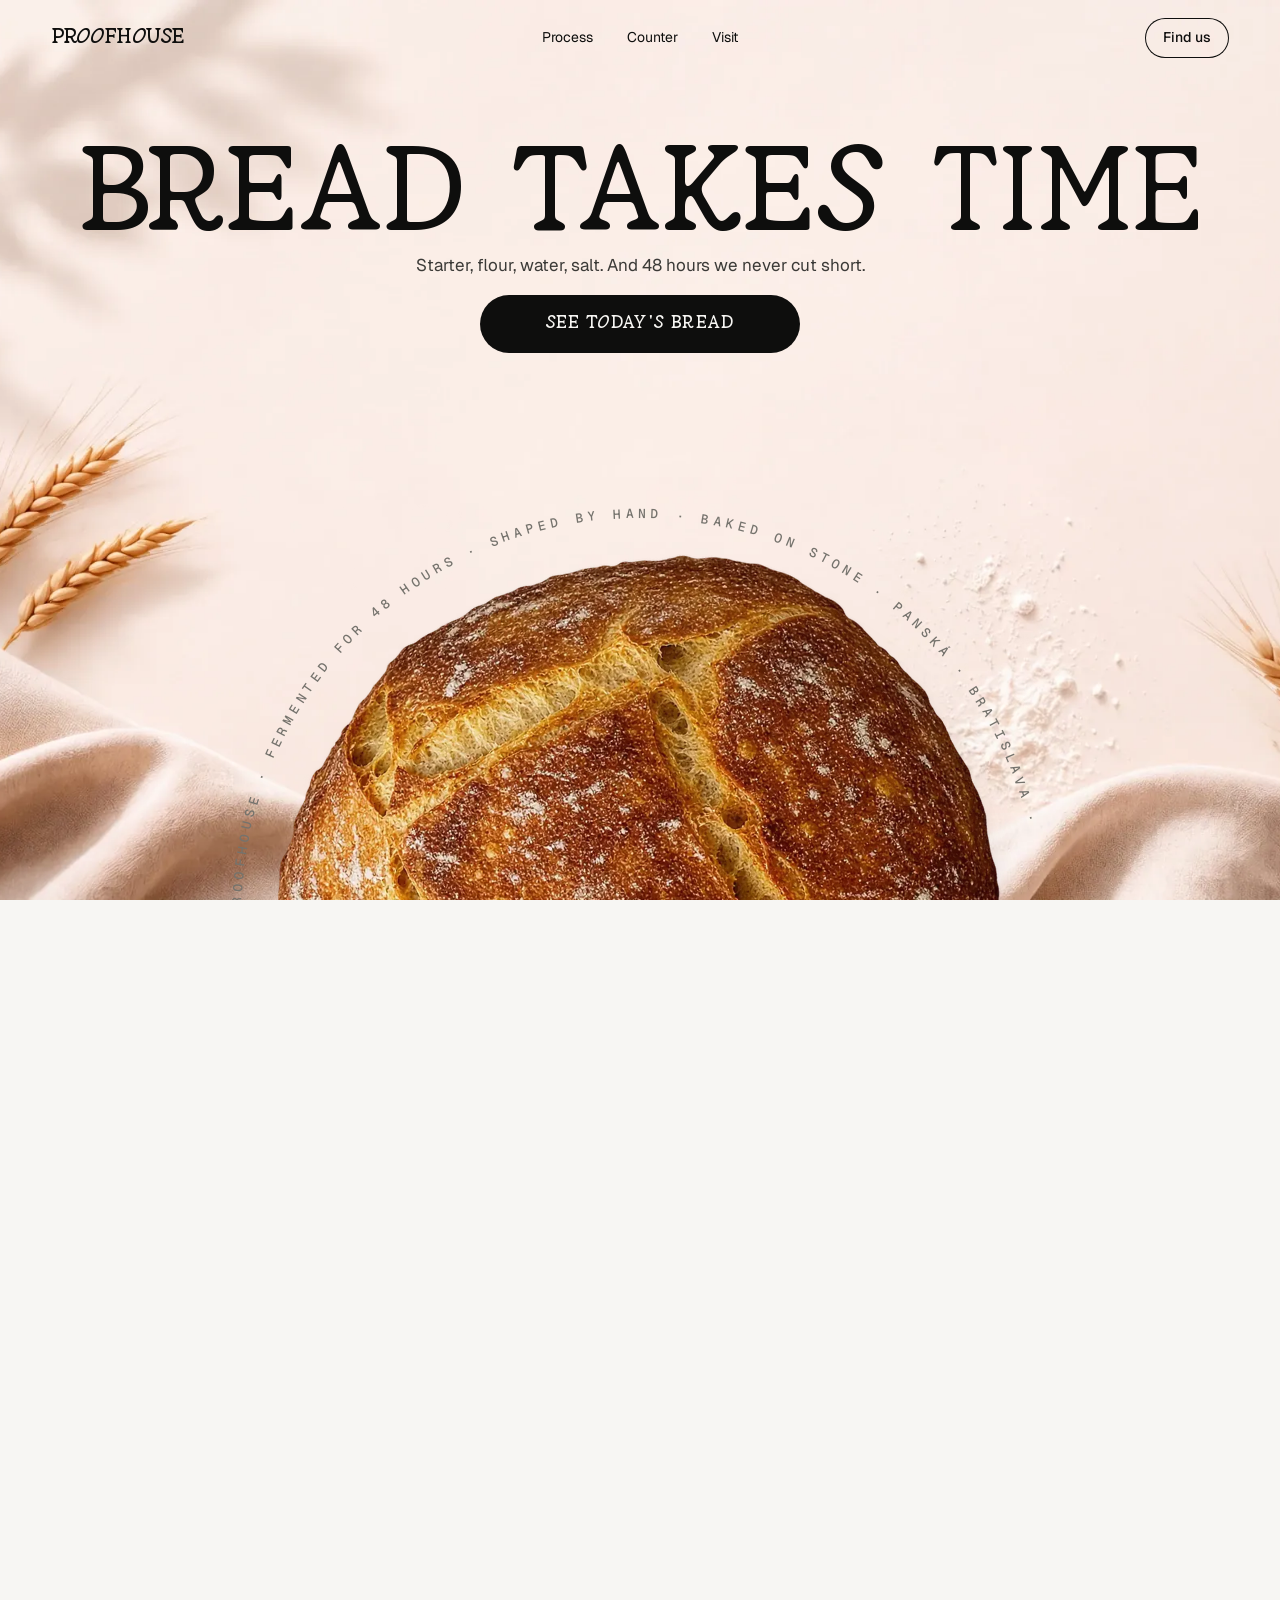
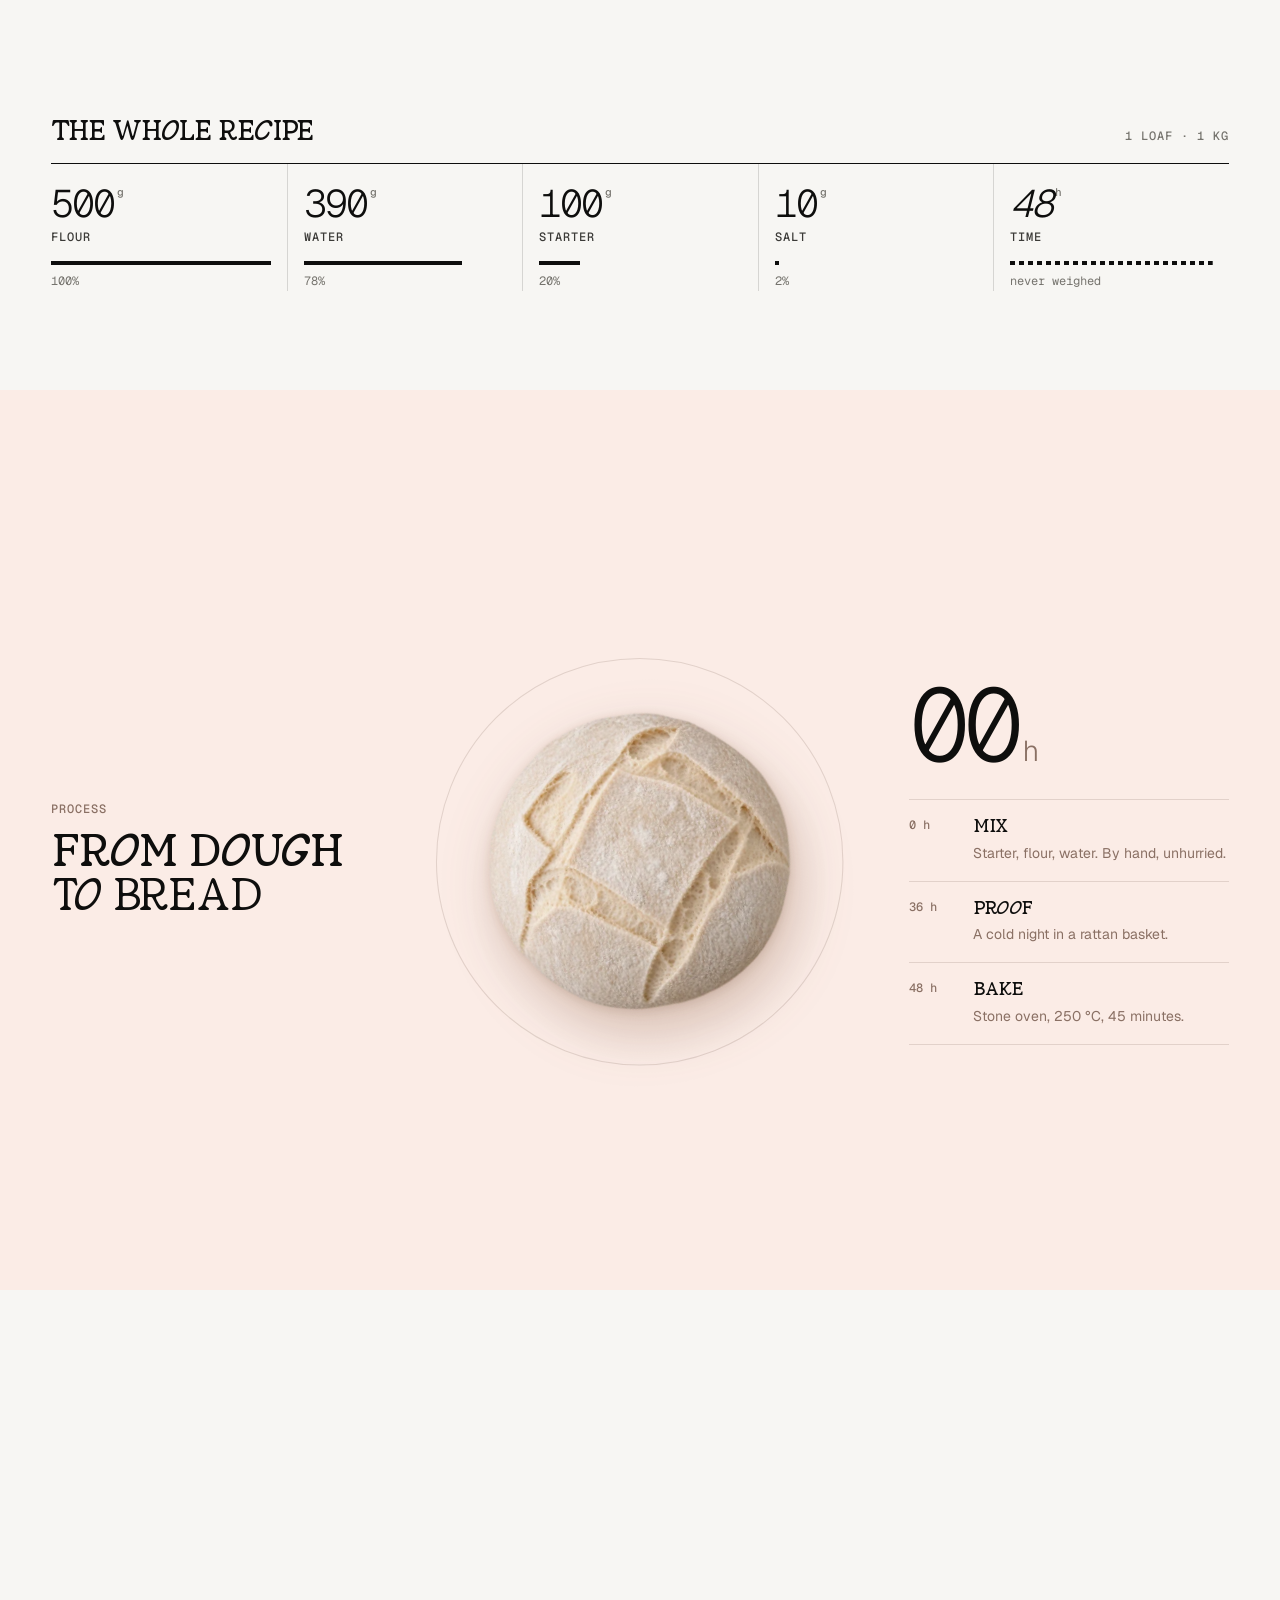
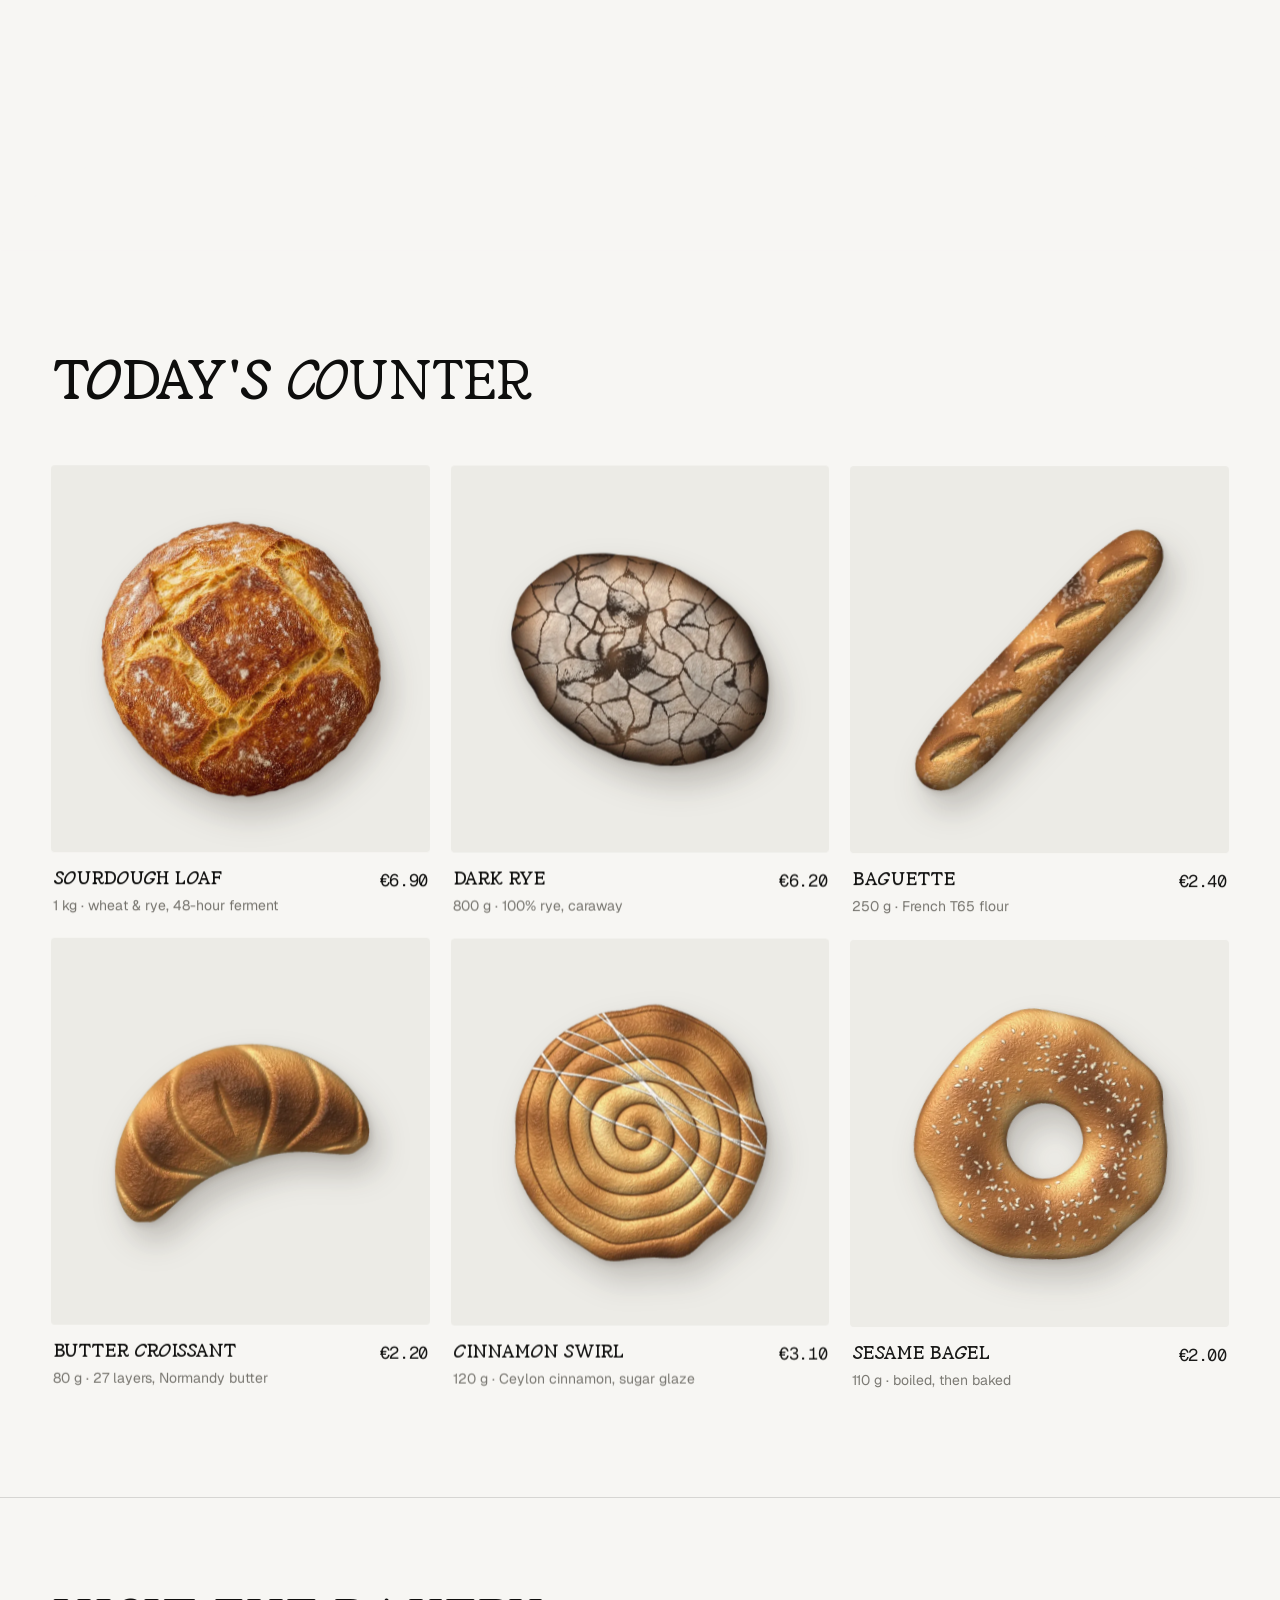
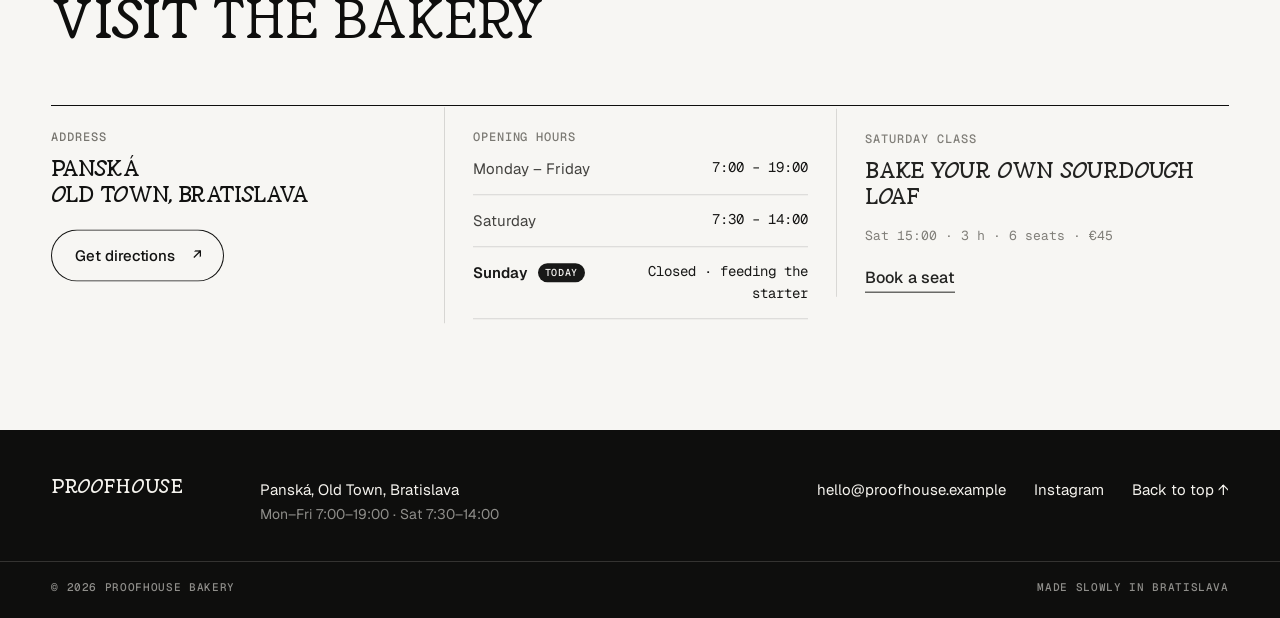
==== commit bc3eed97: "Proofhouse: 'Bread takes time' headline, cleaner counter and wordmark - Hero headline now 'Bread tak" ====
--- a/bakery/index.html
+++ b/bakery/index.html
@@ -61,7 +61,7 @@
   <a class="skip" href="#counter">Skip to today's bread</a>
 
   <header class="nav" id="nav">
-    <a class="logo" href="#top" aria-label="Proofhouse, back to top"><span class="logo-word">proofhouse</span><span class="logo-tag">48h</span></a>
+    <a class="logo" href="#top" aria-label="Proofhouse, back to top"><span class="logo-word">proofhouse</span></a>
     <nav class="nav-links" aria-label="Main">
       <a href="#process">Process</a>
       <a href="#counter">Counter</a>
@@ -88,8 +88,9 @@
       <img class="hero-bg" src="assets/img/hero-bg.webp" srcset="assets/img/hero-bg-1200.webp 1200w, assets/img/hero-bg.webp 2000w" sizes="100vw" width="2000" height="1116" alt="" fetchpriority="high">
       <div class="wrap hero-copy">
         <h1 id="hero-title" class="hero-title">
-          <span class="line"><span class="word" data-word>Slow</span></span>
-          <span class="line"><em class="word" data-word>bread</em></span>
+          <span class="line"><span class="word" data-word>Bread</span></span>
+          <span class="line"><span class="word" data-word>takes</span></span>
+          <span class="line"><em class="word" data-word>time</em></span>
         </h1>
         <div class="hero-row">
           <p class="hero-lede" data-intro>Starter, flour, water, salt. And 48&nbsp;hours we never cut&nbsp;short.</p>
@@ -162,47 +163,40 @@
       <div class="wrap">
         <div class="sec-head">
           <h2 id="counter-title" class="h2">Today's <em>counter</em></h2>
-          <p class="sec-note">Baked before sunrise, on the counter by seven.</p>
         </div>
         <ul class="products" data-products>
           <li class="card" data-product="loaf" data-name="Sourdough Loaf" data-price="6.90" data-img="assets/img/sourdough-loaf-800.webp">
             <div class="card-media">
-              <span class="card-idx">01</span><span class="card-tag">48 h</span>
               <span class="card-shadow"><img src="assets/img/sourdough-loaf-800.webp" width="800" height="800" alt="Sourdough loaf dusted with flour" loading="lazy" decoding="async"></span>
             </div>
             <div class="card-body"><h3 class="card-name">Sourdough Loaf</h3><p class="card-price">€6.90</p><p class="card-meta">1 kg · wheat &amp; rye, 48-hour ferment</p></div>
           </li>
           <li class="card" data-product="rye" data-name="Dark Rye" data-price="6.20" data-img="assets/img/rye.webp">
             <div class="card-media">
-              <span class="card-idx">02</span><span class="card-tag">Rye</span>
               <span class="card-shadow"><img src="assets/img/rye.webp" width="800" height="800" alt="Oval dark rye loaf" loading="lazy" decoding="async"></span>
             </div>
             <div class="card-body"><h3 class="card-name">Dark Rye</h3><p class="card-price">€6.20</p><p class="card-meta">800 g · 100% rye, caraway</p></div>
           </li>
           <li class="card" data-product="baguette" data-name="Baguette" data-price="2.40" data-img="assets/img/baguette.webp">
             <div class="card-media">
-              <span class="card-idx">03</span><span class="card-tag">Daily</span>
               <span class="card-shadow"><img src="assets/img/baguette.webp" width="800" height="800" alt="Scored baguette" loading="lazy" decoding="async"></span>
             </div>
             <div class="card-body"><h3 class="card-name">Baguette</h3><p class="card-price">€2.40</p><p class="card-meta">250 g · French T65 flour</p></div>
           </li>
           <li class="card" data-product="croissant" data-name="Butter Croissant" data-price="2.20" data-img="assets/img/croissant.webp">
             <div class="card-media">
-              <span class="card-idx">04</span><span class="card-tag">Butter</span>
               <span class="card-shadow"><img src="assets/img/croissant.webp" width="800" height="800" alt="Golden butter croissant" loading="lazy" decoding="async"></span>
             </div>
             <div class="card-body"><h3 class="card-name">Butter Croissant</h3><p class="card-price">€2.20</p><p class="card-meta">80 g · 27 layers, Normandy butter</p></div>
           </li>
           <li class="card" data-product="swirl" data-name="Cinnamon Swirl" data-price="3.10" data-img="assets/img/cinnamon-swirl.webp">
             <div class="card-media">
-              <span class="card-idx">05</span><span class="card-tag">Sweet</span>
               <span class="card-shadow"><img src="assets/img/cinnamon-swirl.webp" width="800" height="800" alt="Glazed cinnamon swirl" loading="lazy" decoding="async"></span>
             </div>
             <div class="card-body"><h3 class="card-name">Cinnamon Swirl</h3><p class="card-price">€3.10</p><p class="card-meta">120 g · Ceylon cinnamon, sugar glaze</p></div>
           </li>
           <li class="card" data-product="bagel" data-name="Sesame Bagel" data-price="2.00" data-img="assets/img/bagel.webp">
             <div class="card-media">
-              <span class="card-idx">06</span><span class="card-tag">Sesame</span>
               <span class="card-shadow"><img src="assets/img/bagel.webp" width="800" height="800" alt="Sesame bagel" loading="lazy" decoding="async"></span>
             </div>
             <div class="card-body"><h3 class="card-name">Sesame Bagel</h3><p class="card-price">€2.00</p><p class="card-meta">110 g · boiled, then baked</p></div>
@@ -245,7 +239,7 @@
   <!-- 7 · FOOTER — small and plain -->
   <footer class="foot">
     <div class="wrap foot-row">
-      <a class="logo logo--foot" href="#top" aria-label="Proofhouse, back to top"><span class="logo-word">proofhouse</span><span class="logo-tag">48h</span></a>
+      <a class="logo logo--foot" href="#top" aria-label="Proofhouse, back to top"><span class="logo-word">proofhouse</span></a>
       <p class="foot-addr">Panská, Old Town, Bratislava<br><span>Mon–Fri 7:00–19:00 · Sat 7:30–14:00</span></p>
       <nav class="foot-links" aria-label="Footer">
         <a href="mailto:hello@proofhouse.example">hello@proofhouse.example</a>
--- a/bakery/styles.css
+++ b/bakery/styles.css
@@ -452,3 +452,8 @@
 .hero-row { margin-top: calc(26px - .27 * var(--tfs)); gap: 17px; }
 @media (max-width: 860px) { .hero-copy { --tfs: clamp(56px, 19vw, 110px); } .hero-row { margin-top: calc(24px - .3 * var(--tfs)); } }
 @media (max-height: 720px) and (min-width: 861px) { .hero-copy { --tfs: clamp(64px, 20vh, 196px); } }
+
+/* Headline "Bread takes time": one line on desktop, stacked on phones */
+.hero-copy { --tfs: clamp(56px, 9.4vw, 152px); }
+@media (max-width: 860px) { .hero-copy { --tfs: clamp(52px, 18vw, 104px); } }
+@media (max-height: 720px) and (min-width: 861px) { .hero-copy { --tfs: clamp(56px, 16vh, 152px); } }
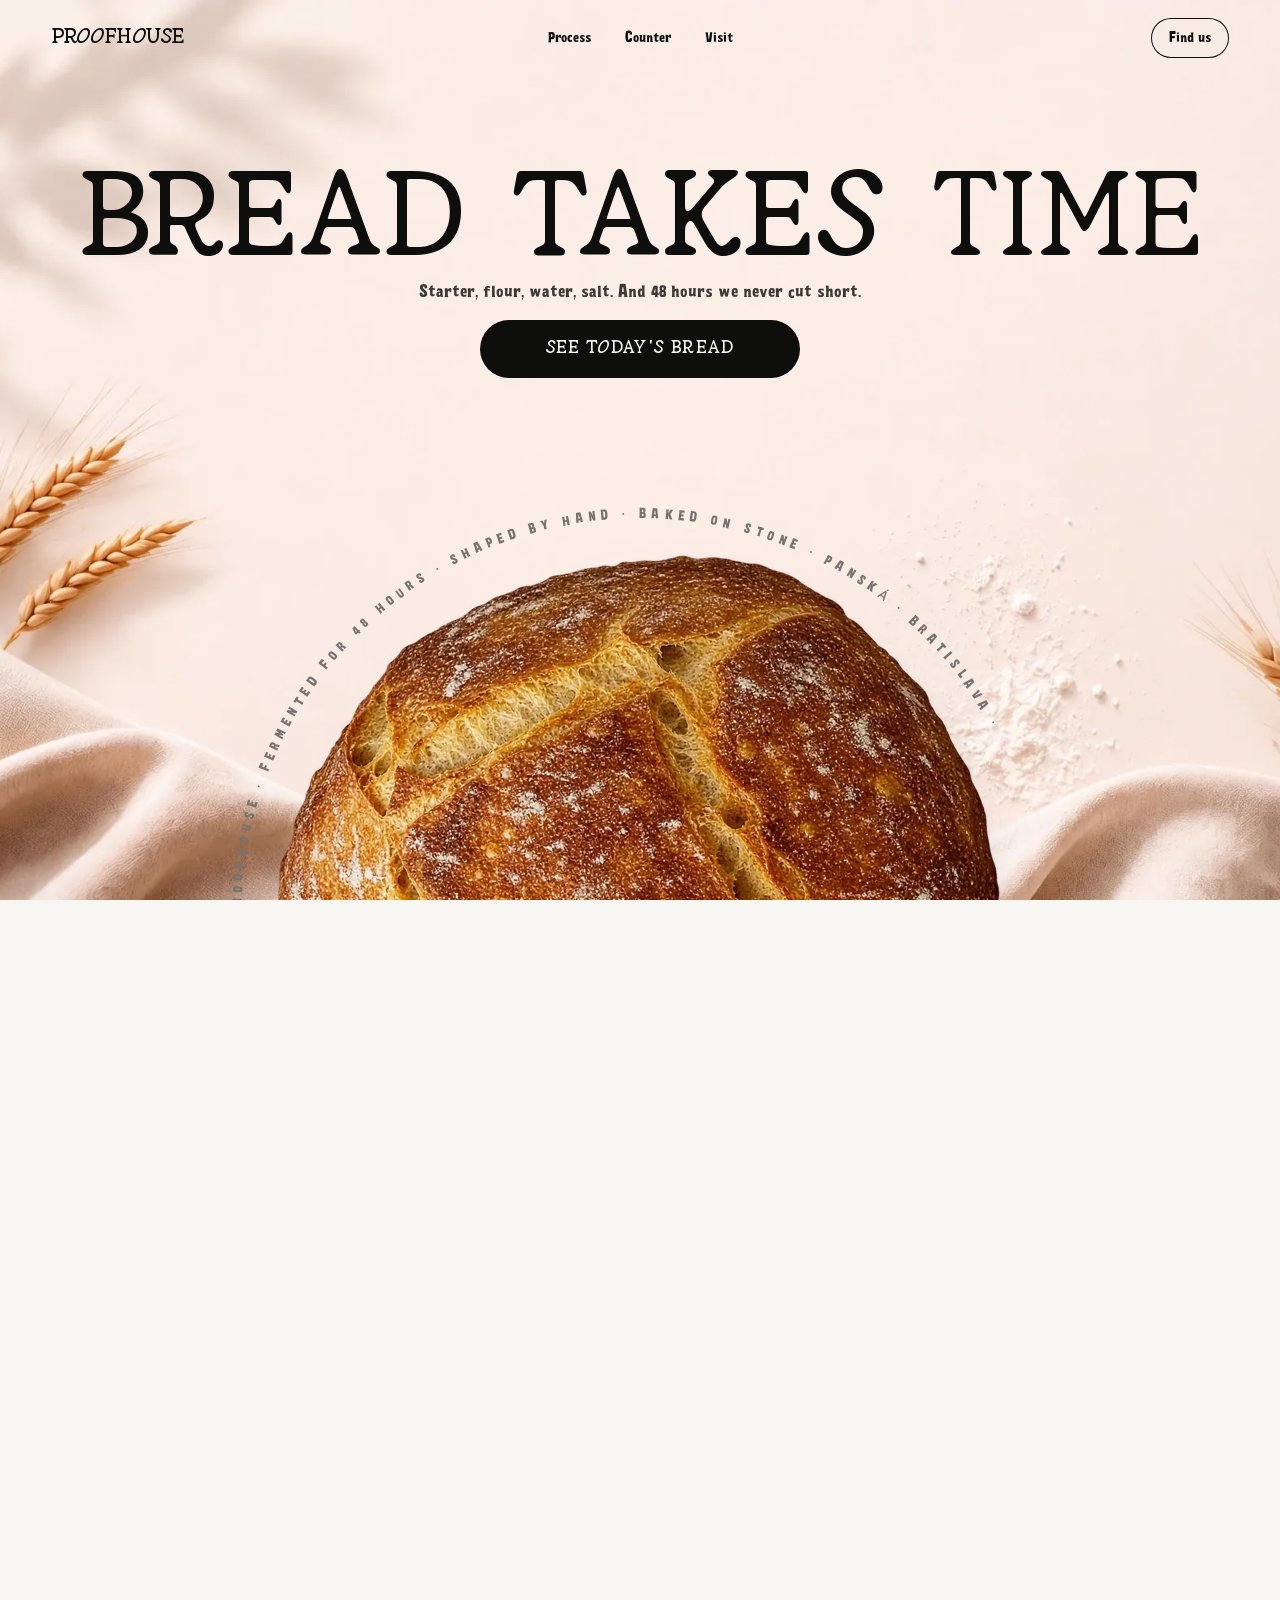
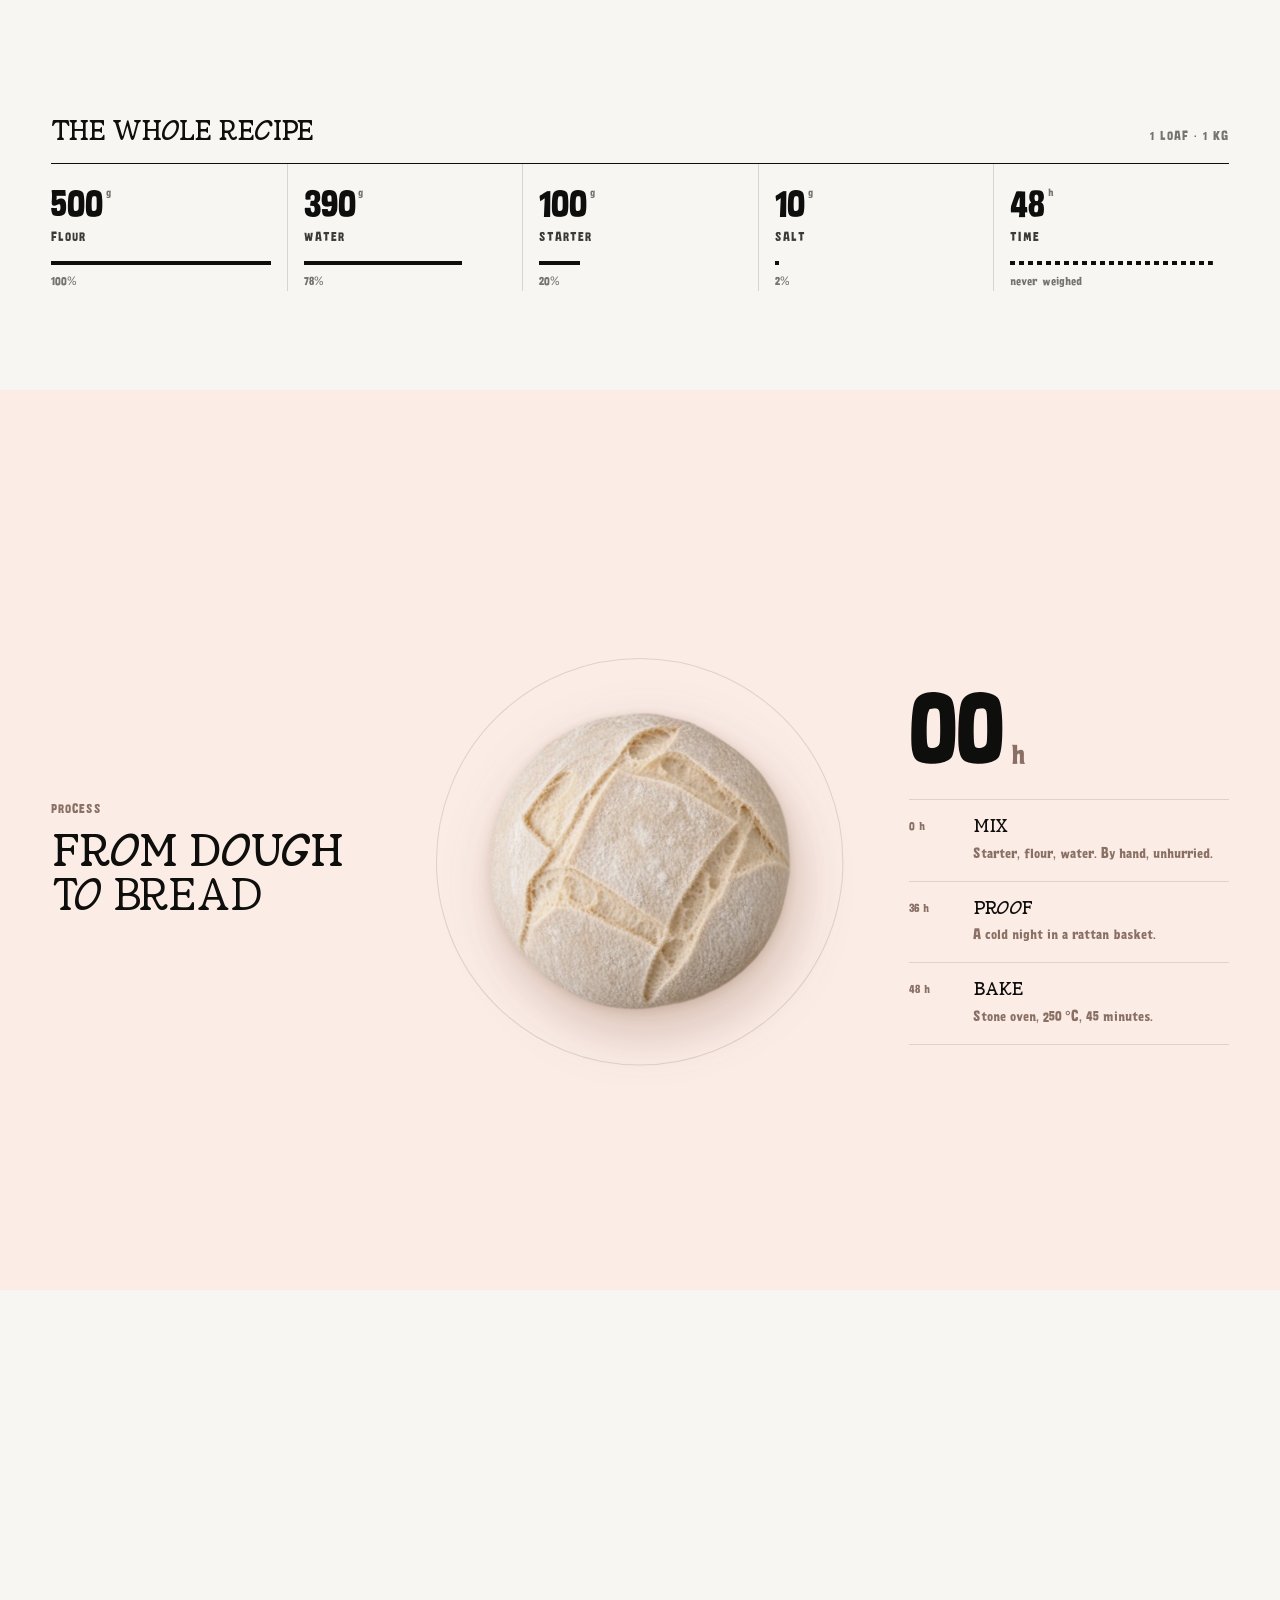
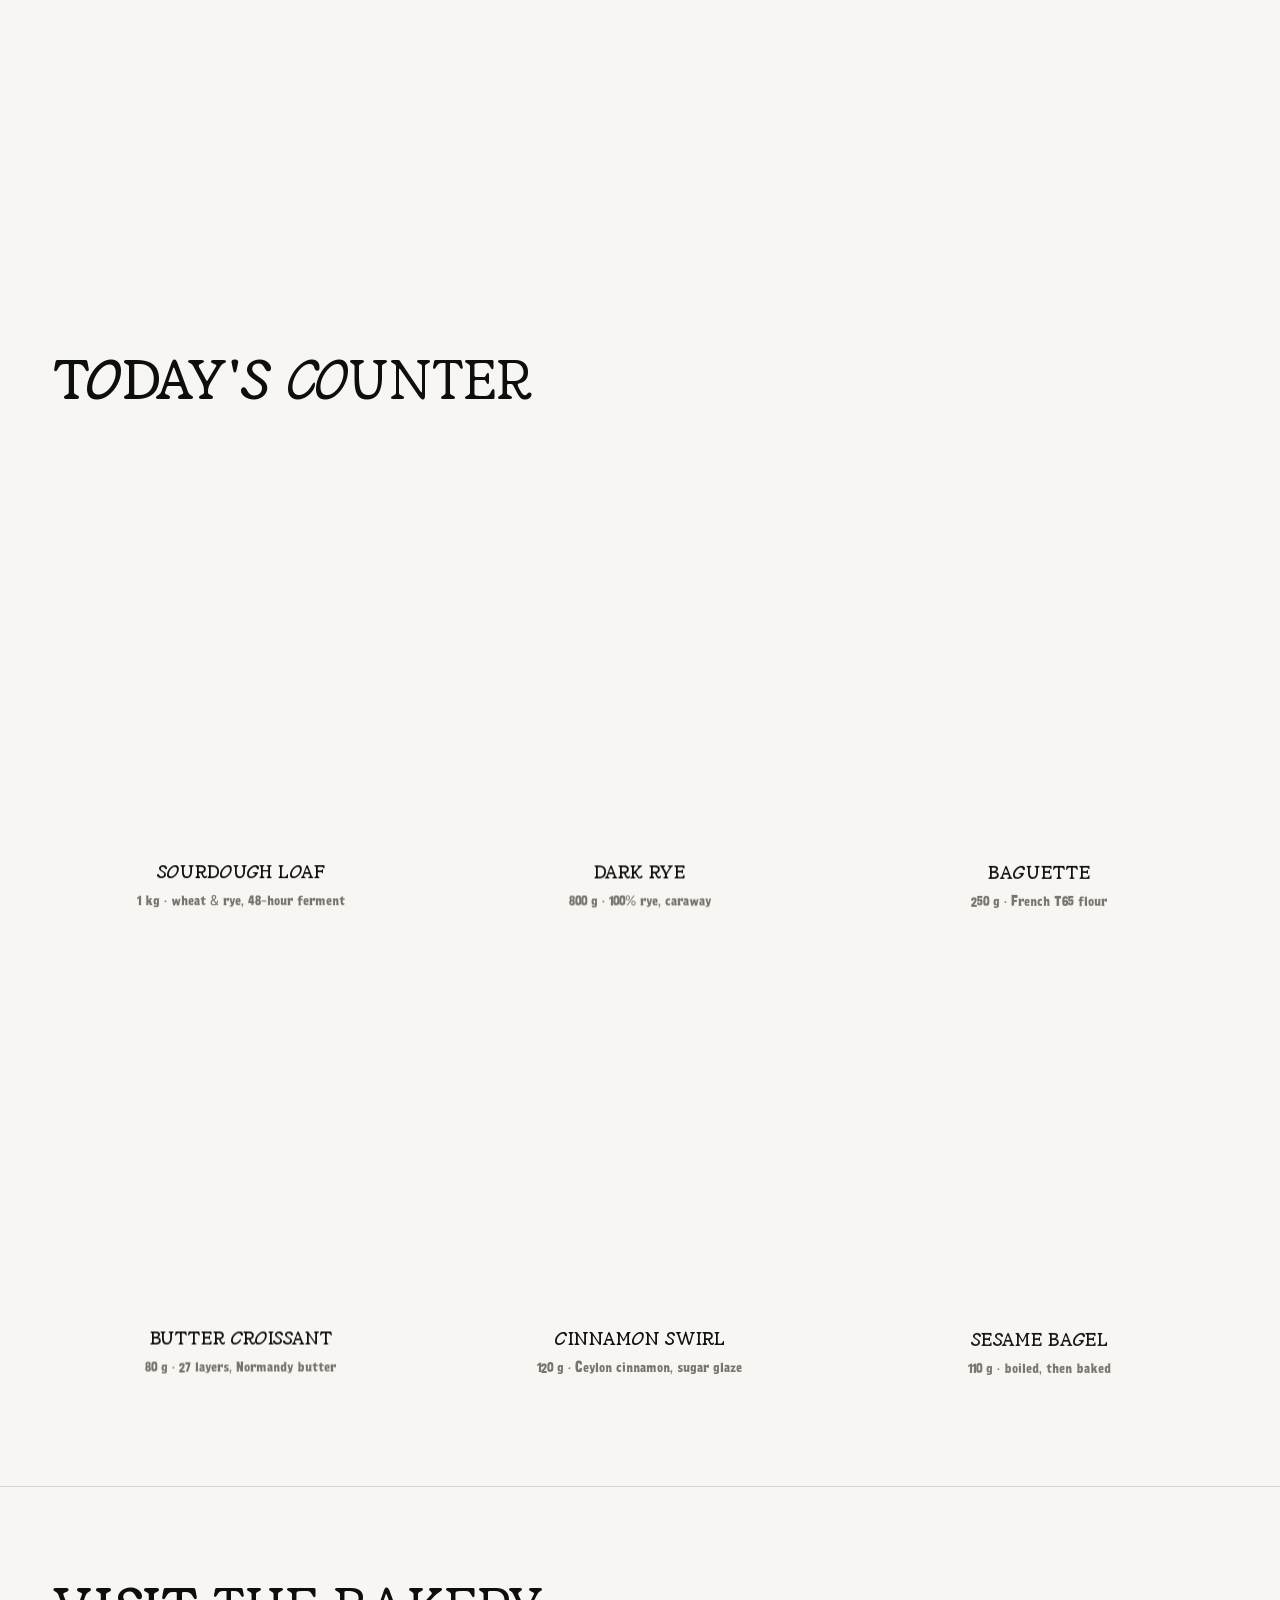
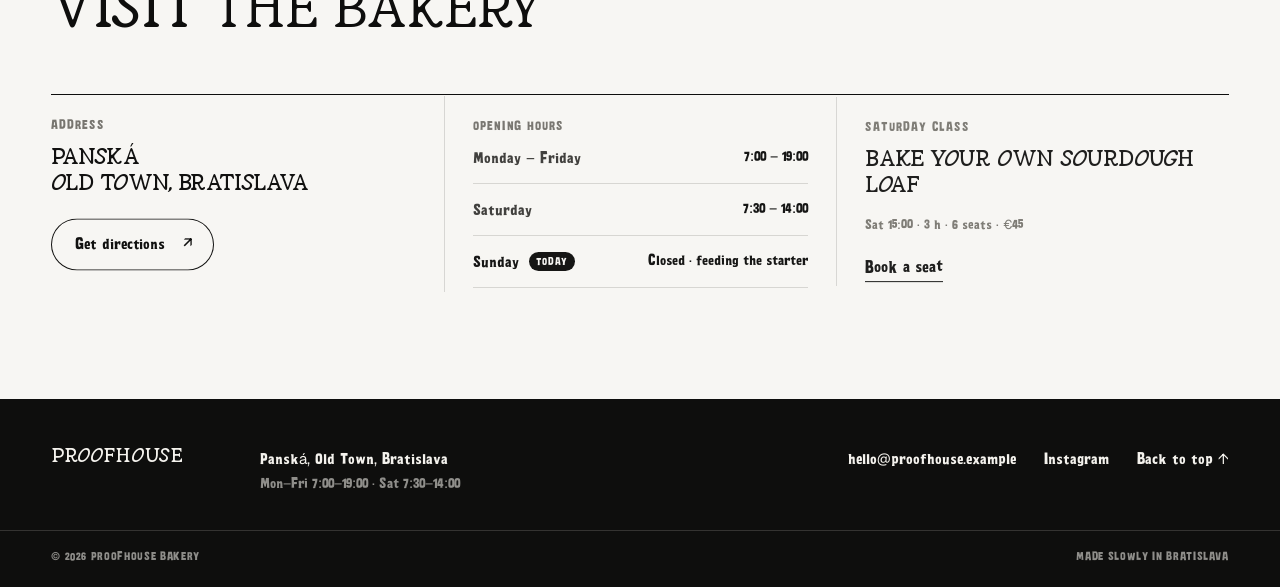
==== commit faa722d4: "Proofhouse counter: no prices, no tiles, centred names - Remove price tags (and prices from the stru" ====
--- a/bakery/index.html
+++ b/bakery/index.html
@@ -36,7 +36,6 @@
     "url": "https://proofhouse.example/",
     "image": "https://proofhouse.example/assets/img/sourdough-loaf.webp",
     "email": "hello@proofhouse.example",
-    "priceRange": "€",
     "servesCuisine": "Bakery",
     "address": { "@type": "PostalAddress", "streetAddress": "Panská", "addressLocality": "Bratislava – Old Town", "addressCountry": "SK" },
     "openingHoursSpecification": [
@@ -46,12 +45,12 @@
     "hasMenu": {
       "@type": "Menu",
       "hasMenuSection": { "@type": "MenuSection", "name": "Today's counter", "hasMenuItem": [
-        { "@type": "MenuItem", "name": "Sourdough Loaf", "offers": { "@type": "Offer", "price": "6.90", "priceCurrency": "EUR" } },
-        { "@type": "MenuItem", "name": "Dark Rye", "offers": { "@type": "Offer", "price": "6.20", "priceCurrency": "EUR" } },
-        { "@type": "MenuItem", "name": "Baguette", "offers": { "@type": "Offer", "price": "2.40", "priceCurrency": "EUR" } },
-        { "@type": "MenuItem", "name": "Butter Croissant", "offers": { "@type": "Offer", "price": "2.20", "priceCurrency": "EUR" } },
-        { "@type": "MenuItem", "name": "Cinnamon Swirl", "offers": { "@type": "Offer", "price": "3.10", "priceCurrency": "EUR" } },
-        { "@type": "MenuItem", "name": "Sesame Bagel", "offers": { "@type": "Offer", "price": "2.00", "priceCurrency": "EUR" } }
+        { "@type": "MenuItem", "name": "Sourdough Loaf" },
+        { "@type": "MenuItem", "name": "Dark Rye" },
+        { "@type": "MenuItem", "name": "Baguette" },
+        { "@type": "MenuItem", "name": "Butter Croissant" },
+        { "@type": "MenuItem", "name": "Cinnamon Swirl" },
+        { "@type": "MenuItem", "name": "Sesame Bagel" }
       ] }
     }
   }
@@ -169,37 +168,37 @@
             <div class="card-media">
               <span class="card-shadow"><img src="assets/img/sourdough-loaf-800.webp" width="800" height="800" alt="Sourdough loaf dusted with flour" loading="lazy" decoding="async"></span>
             </div>
-            <div class="card-body"><h3 class="card-name">Sourdough Loaf</h3><p class="card-price">€6.90</p><p class="card-meta">1 kg · wheat &amp; rye, 48-hour ferment</p></div>
+            <div class="card-body"><h3 class="card-name">Sourdough Loaf</h3><p class="card-meta">1 kg · wheat &amp; rye, 48-hour ferment</p></div>
           </li>
           <li class="card" data-product="rye" data-name="Dark Rye" data-price="6.20" data-img="assets/img/rye.webp">
             <div class="card-media">
               <span class="card-shadow"><img src="assets/img/rye.webp" width="800" height="800" alt="Oval dark rye loaf" loading="lazy" decoding="async"></span>
             </div>
-            <div class="card-body"><h3 class="card-name">Dark Rye</h3><p class="card-price">€6.20</p><p class="card-meta">800 g · 100% rye, caraway</p></div>
+            <div class="card-body"><h3 class="card-name">Dark Rye</h3><p class="card-meta">800 g · 100% rye, caraway</p></div>
           </li>
           <li class="card" data-product="baguette" data-name="Baguette" data-price="2.40" data-img="assets/img/baguette.webp">
             <div class="card-media">
               <span class="card-shadow"><img src="assets/img/baguette.webp" width="800" height="800" alt="Scored baguette" loading="lazy" decoding="async"></span>
             </div>
-            <div class="card-body"><h3 class="card-name">Baguette</h3><p class="card-price">€2.40</p><p class="card-meta">250 g · French T65 flour</p></div>
+            <div class="card-body"><h3 class="card-name">Baguette</h3><p class="card-meta">250 g · French T65 flour</p></div>
           </li>
           <li class="card" data-product="croissant" data-name="Butter Croissant" data-price="2.20" data-img="assets/img/croissant.webp">
             <div class="card-media">
               <span class="card-shadow"><img src="assets/img/croissant.webp" width="800" height="800" alt="Golden butter croissant" loading="lazy" decoding="async"></span>
             </div>
-            <div class="card-body"><h3 class="card-name">Butter Croissant</h3><p class="card-price">€2.20</p><p class="card-meta">80 g · 27 layers, Normandy butter</p></div>
+            <div class="card-body"><h3 class="card-name">Butter Croissant</h3><p class="card-meta">80 g · 27 layers, Normandy butter</p></div>
           </li>
           <li class="card" data-product="swirl" data-name="Cinnamon Swirl" data-price="3.10" data-img="assets/img/cinnamon-swirl.webp">
             <div class="card-media">
               <span class="card-shadow"><img src="assets/img/cinnamon-swirl.webp" width="800" height="800" alt="Glazed cinnamon swirl" loading="lazy" decoding="async"></span>
             </div>
-            <div class="card-body"><h3 class="card-name">Cinnamon Swirl</h3><p class="card-price">€3.10</p><p class="card-meta">120 g · Ceylon cinnamon, sugar glaze</p></div>
+            <div class="card-body"><h3 class="card-name">Cinnamon Swirl</h3><p class="card-meta">120 g · Ceylon cinnamon, sugar glaze</p></div>
           </li>
           <li class="card" data-product="bagel" data-name="Sesame Bagel" data-price="2.00" data-img="assets/img/bagel.webp">
             <div class="card-media">
               <span class="card-shadow"><img src="assets/img/bagel.webp" width="800" height="800" alt="Sesame bagel" loading="lazy" decoding="async"></span>
             </div>
-            <div class="card-body"><h3 class="card-name">Sesame Bagel</h3><p class="card-price">€2.00</p><p class="card-meta">110 g · boiled, then baked</p></div>
+            <div class="card-body"><h3 class="card-name">Sesame Bagel</h3><p class="card-meta">110 g · boiled, then baked</p></div>
           </li>
         </ul>
       </div>
--- a/bakery/styles.css
+++ b/bakery/styles.css
@@ -1,3 +1,26 @@
+/* Joy: letters scaled to the cap height of the old text face; its short figures
+   get their own scale so numbers stand as tall as capitals. */
+@font-face {
+  font-family: "Joy";
+  src: url("assets/fonts/joy.woff2") format("woff2");
+  unicode-range: U+0000-002F, U+003A-10FFFF;
+  font-weight: 100 900; font-style: normal; font-display: swap;
+  size-adjust: 128%;
+}
+@font-face {
+  font-family: "Joy";
+  src: url("assets/fonts/joy.woff2") format("woff2");
+  unicode-range: U+0030-0039;
+  font-weight: 100 900; font-style: normal; font-display: swap;
+  size-adjust: 166%;
+}
+@font-face {
+  font-family: "Joy Digits";
+  src: url("assets/fonts/joy.woff2") format("woff2");
+  unicode-range: U+0030-0039;
+  font-weight: 100 900; font-style: normal; font-display: swap;
+  size-adjust: 166%;
+}
 @font-face {
   font-family: "Golden Goose";
   src: url("assets/fonts/golden-goose.woff2") format("woff2");
@@ -25,9 +48,9 @@
   --line-dark: rgba(244, 242, 237, .16);
   --ember: #c4682e;
 
-  --serif: "Golden Goose", "Fraunces", Georgia, serif;
-  --sans: "Geist", ui-sans-serif, system-ui, -apple-system, "Segoe UI", sans-serif;
-  --mono: "Geist Mono", ui-monospace, "SF Mono", Menlo, monospace;
+  --serif: "Joy Digits", "Golden Goose", "Fraunces", Georgia, serif;
+  --sans: "Joy", "Geist", ui-sans-serif, system-ui, -apple-system, "Segoe UI", sans-serif;
+  --mono: "Joy", "Geist", "Geist Mono", ui-monospace, "SF Mono", Menlo, monospace;
 
   --gutter: clamp(16px, 4vw, 56px);
   --max: 1440px;
@@ -457,3 +480,28 @@
 .hero-copy { --tfs: clamp(56px, 9.4vw, 152px); }
 @media (max-width: 860px) { .hero-copy { --tfs: clamp(52px, 18vw, 104px); } }
 @media (max-height: 720px) and (min-width: 861px) { .hero-copy { --tfs: clamp(56px, 16vh, 152px); } }
+
+/* Hero: copy sits 25px lower; the rising loaf passes over the copy */
+.hero-copy { padding-top: calc(var(--nav-h) + clamp(28px, 7vh, 84px) + 25px); z-index: 1; }
+.hero-loaf { z-index: 2; }
+@media (max-width: 860px) {
+  .hero-copy { --tfs: clamp(48px, 15.5vw, 96px); }
+  .hero-loaf { transform: translate(-50%, 66%); }
+}
+
+/* Numerals in Joy: a single-weight face, so no faux bold and normal tracking */
+body { font-synthesis-weight: none; }
+.ing-qty, .clock, .card-price, .hours dd { letter-spacing: 0; }
+.clock { gap: 8px; }
+.ing-qty em { font-style: normal; }
+
+/* Joy as the text face: compact, single weight. Slightly larger figures where numbers lead. */
+.ing-qty { font-size: clamp(30px, 3vw, 44px); }
+.clock { font-size: clamp(72px, 8vw, 132px); }
+@media (max-width: 860px) { .ing-qty { font-size: clamp(30px, 9vw, 44px); } .clock { font-size: clamp(54px, 15vw, 80px); } }
+.ring text { letter-spacing: 6px; }
+
+/* Counter: bread on the page itself, centred name and note, no prices */
+.card-media, .card:hover .card-media { background: none; overflow: visible; }
+.card-body { grid-template-columns: 1fr; justify-items: center; text-align: center; gap: 6px; padding-top: 10px; }
+.card-meta { grid-column: auto; }
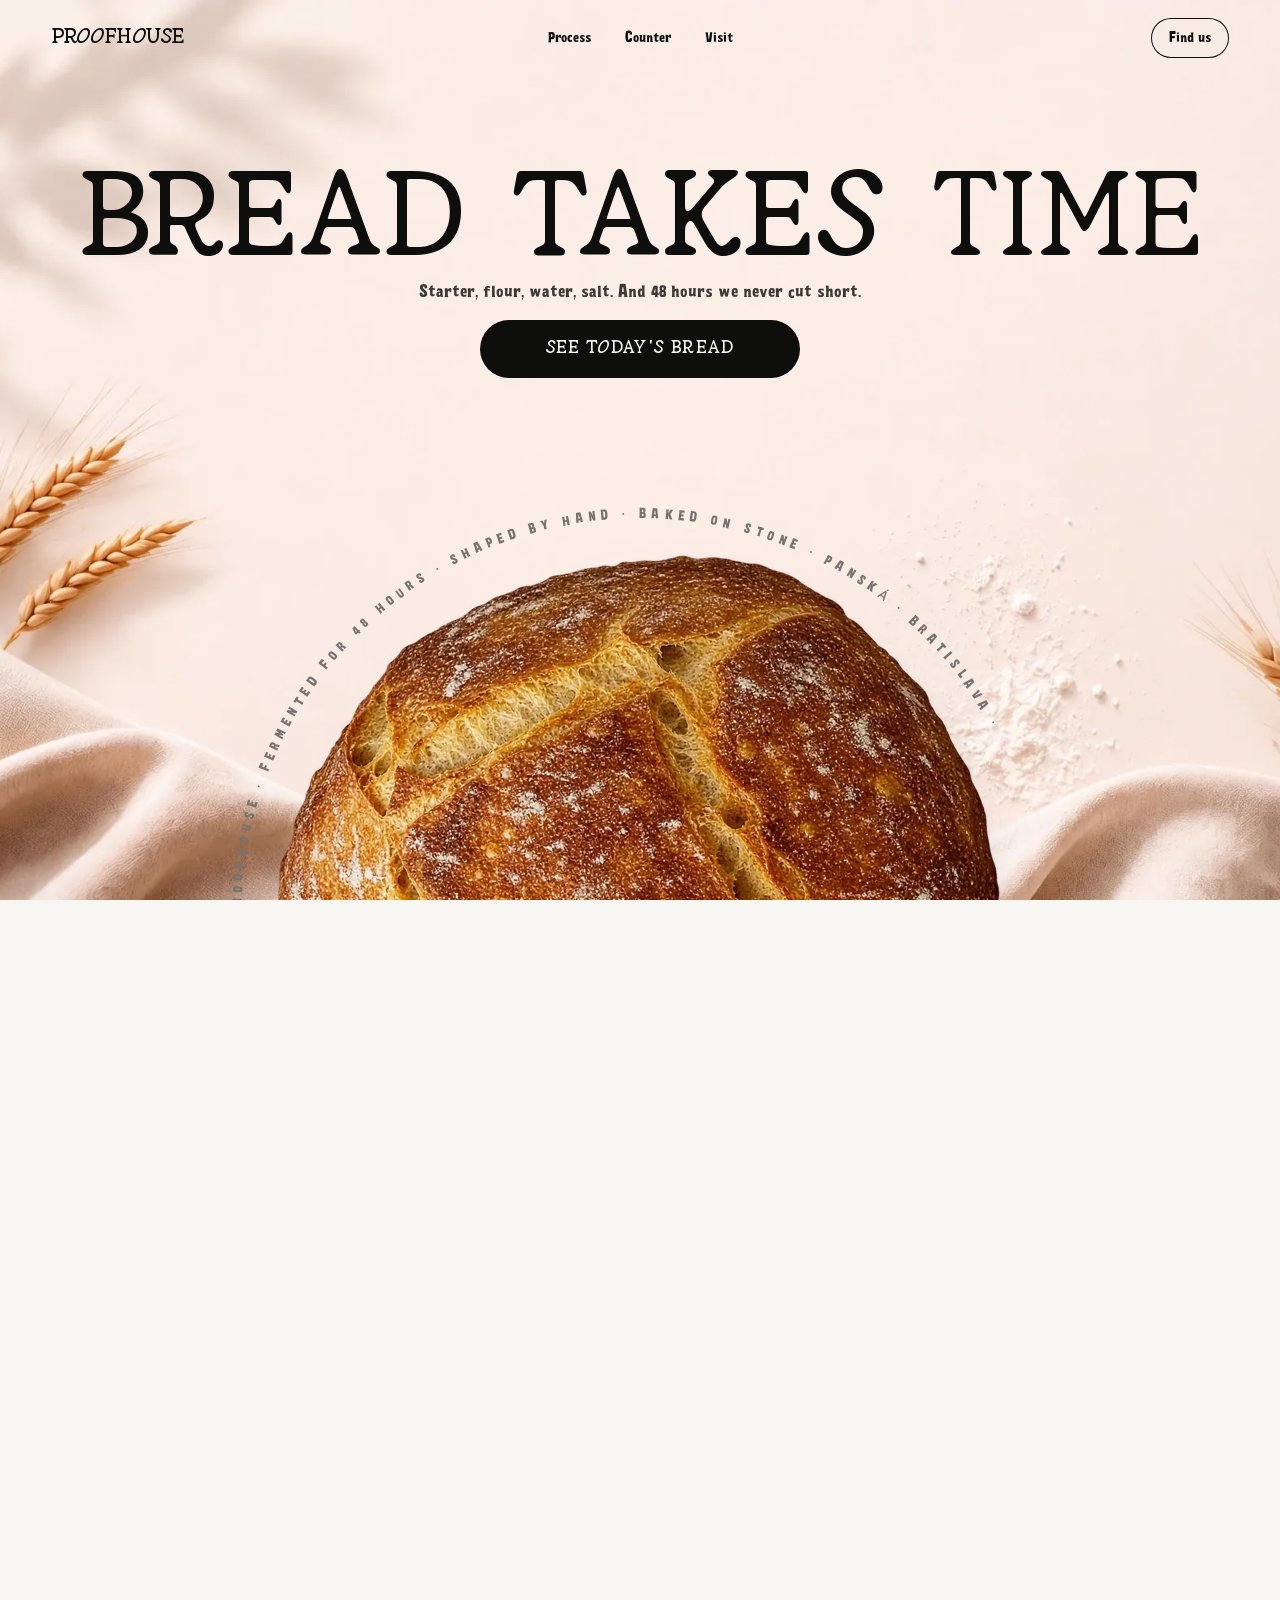
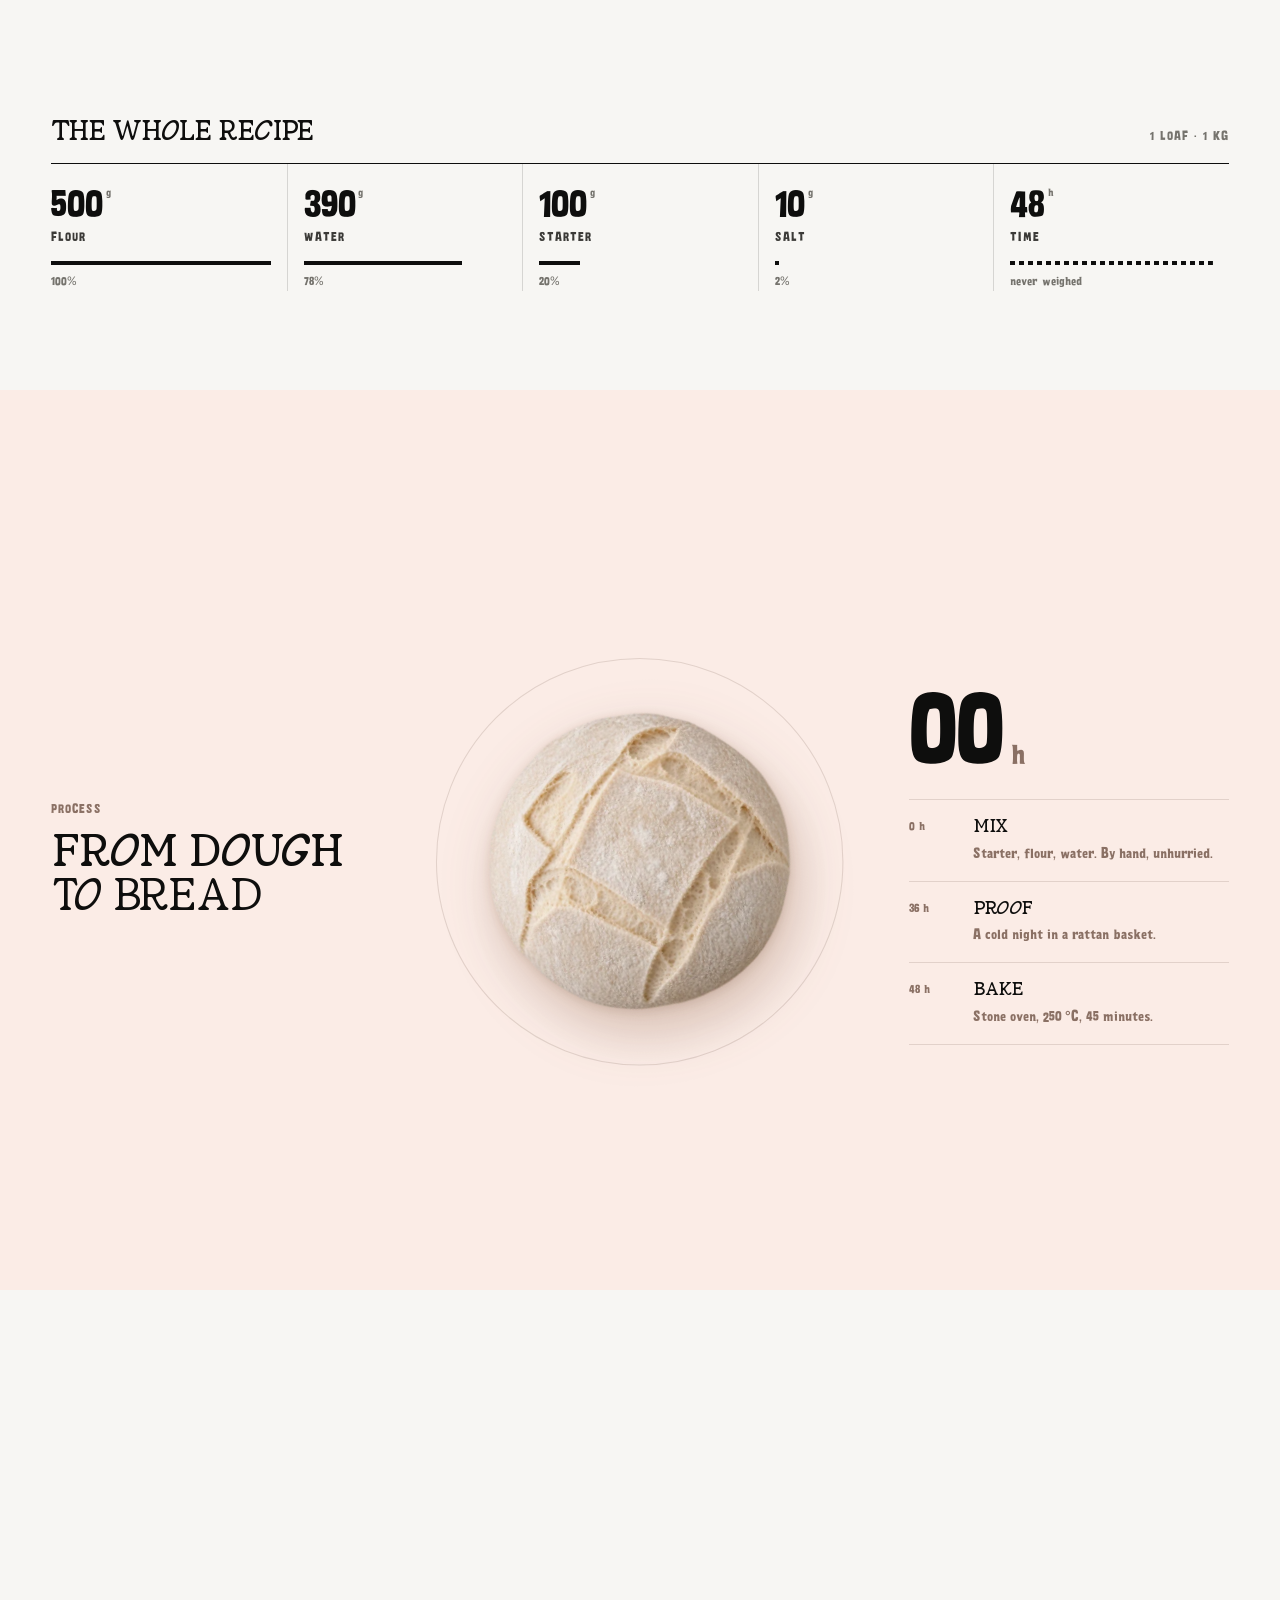
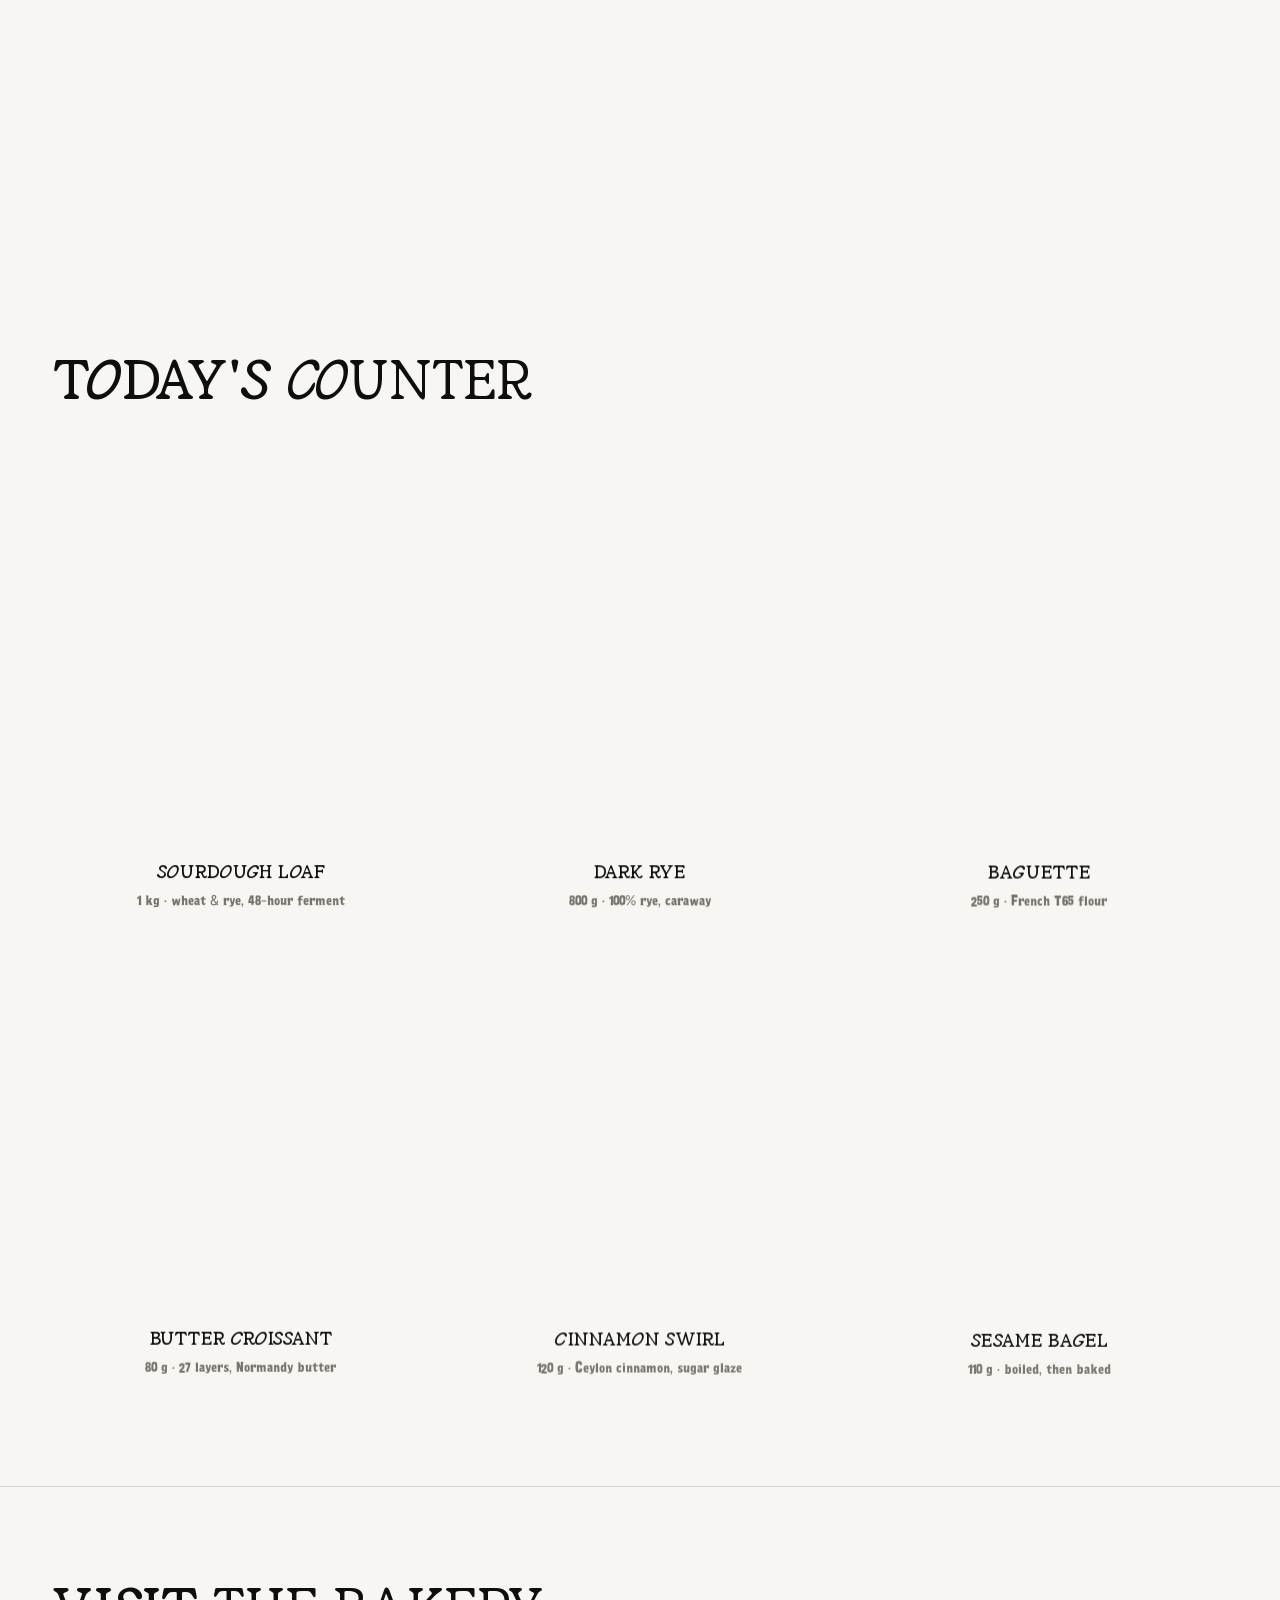
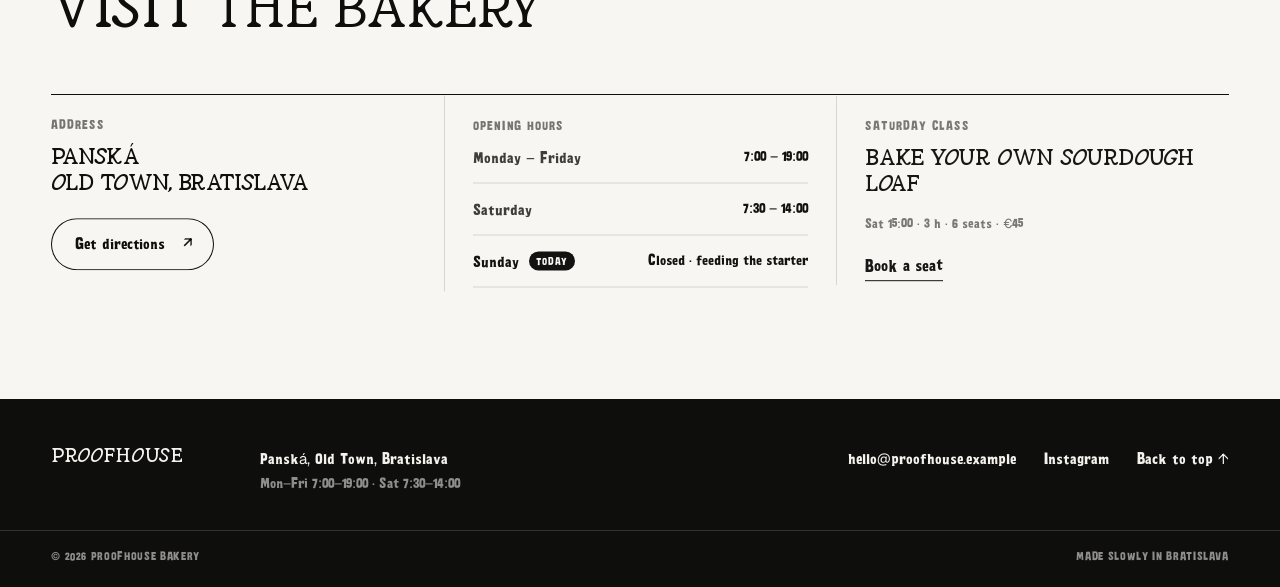
==== commit ddcbc3e9: "Proofhouse: drop unused price attributes from counter cards Co-Authored-By: Claude Opus 5.5 <noreply" ====
--- a/bakery/index.html
+++ b/bakery/index.html
@@ -164,37 +164,37 @@
           <h2 id="counter-title" class="h2">Today's <em>counter</em></h2>
         </div>
         <ul class="products" data-products>
-          <li class="card" data-product="loaf" data-name="Sourdough Loaf" data-price="6.90" data-img="assets/img/sourdough-loaf-800.webp">
+          <li class="card" data-product="loaf" data-name="Sourdough Loaf" data-img="assets/img/sourdough-loaf-800.webp">
             <div class="card-media">
               <span class="card-shadow"><img src="assets/img/sourdough-loaf-800.webp" width="800" height="800" alt="Sourdough loaf dusted with flour" loading="lazy" decoding="async"></span>
             </div>
             <div class="card-body"><h3 class="card-name">Sourdough Loaf</h3><p class="card-meta">1 kg · wheat &amp; rye, 48-hour ferment</p></div>
           </li>
-          <li class="card" data-product="rye" data-name="Dark Rye" data-price="6.20" data-img="assets/img/rye.webp">
+          <li class="card" data-product="rye" data-name="Dark Rye" data-img="assets/img/rye.webp">
             <div class="card-media">
               <span class="card-shadow"><img src="assets/img/rye.webp" width="800" height="800" alt="Oval dark rye loaf" loading="lazy" decoding="async"></span>
             </div>
             <div class="card-body"><h3 class="card-name">Dark Rye</h3><p class="card-meta">800 g · 100% rye, caraway</p></div>
           </li>
-          <li class="card" data-product="baguette" data-name="Baguette" data-price="2.40" data-img="assets/img/baguette.webp">
+          <li class="card" data-product="baguette" data-name="Baguette" data-img="assets/img/baguette.webp">
             <div class="card-media">
               <span class="card-shadow"><img src="assets/img/baguette.webp" width="800" height="800" alt="Scored baguette" loading="lazy" decoding="async"></span>
             </div>
             <div class="card-body"><h3 class="card-name">Baguette</h3><p class="card-meta">250 g · French T65 flour</p></div>
           </li>
-          <li class="card" data-product="croissant" data-name="Butter Croissant" data-price="2.20" data-img="assets/img/croissant.webp">
+          <li class="card" data-product="croissant" data-name="Butter Croissant" data-img="assets/img/croissant.webp">
             <div class="card-media">
               <span class="card-shadow"><img src="assets/img/croissant.webp" width="800" height="800" alt="Golden butter croissant" loading="lazy" decoding="async"></span>
             </div>
             <div class="card-body"><h3 class="card-name">Butter Croissant</h3><p class="card-meta">80 g · 27 layers, Normandy butter</p></div>
           </li>
-          <li class="card" data-product="swirl" data-name="Cinnamon Swirl" data-price="3.10" data-img="assets/img/cinnamon-swirl.webp">
+          <li class="card" data-product="swirl" data-name="Cinnamon Swirl" data-img="assets/img/cinnamon-swirl.webp">
             <div class="card-media">
               <span class="card-shadow"><img src="assets/img/cinnamon-swirl.webp" width="800" height="800" alt="Glazed cinnamon swirl" loading="lazy" decoding="async"></span>
             </div>
             <div class="card-body"><h3 class="card-name">Cinnamon Swirl</h3><p class="card-meta">120 g · Ceylon cinnamon, sugar glaze</p></div>
           </li>
-          <li class="card" data-product="bagel" data-name="Sesame Bagel" data-price="2.00" data-img="assets/img/bagel.webp">
+          <li class="card" data-product="bagel" data-name="Sesame Bagel" data-img="assets/img/bagel.webp">
             <div class="card-media">
               <span class="card-shadow"><img src="assets/img/bagel.webp" width="800" height="800" alt="Sesame bagel" loading="lazy" decoding="async"></span>
             </div>
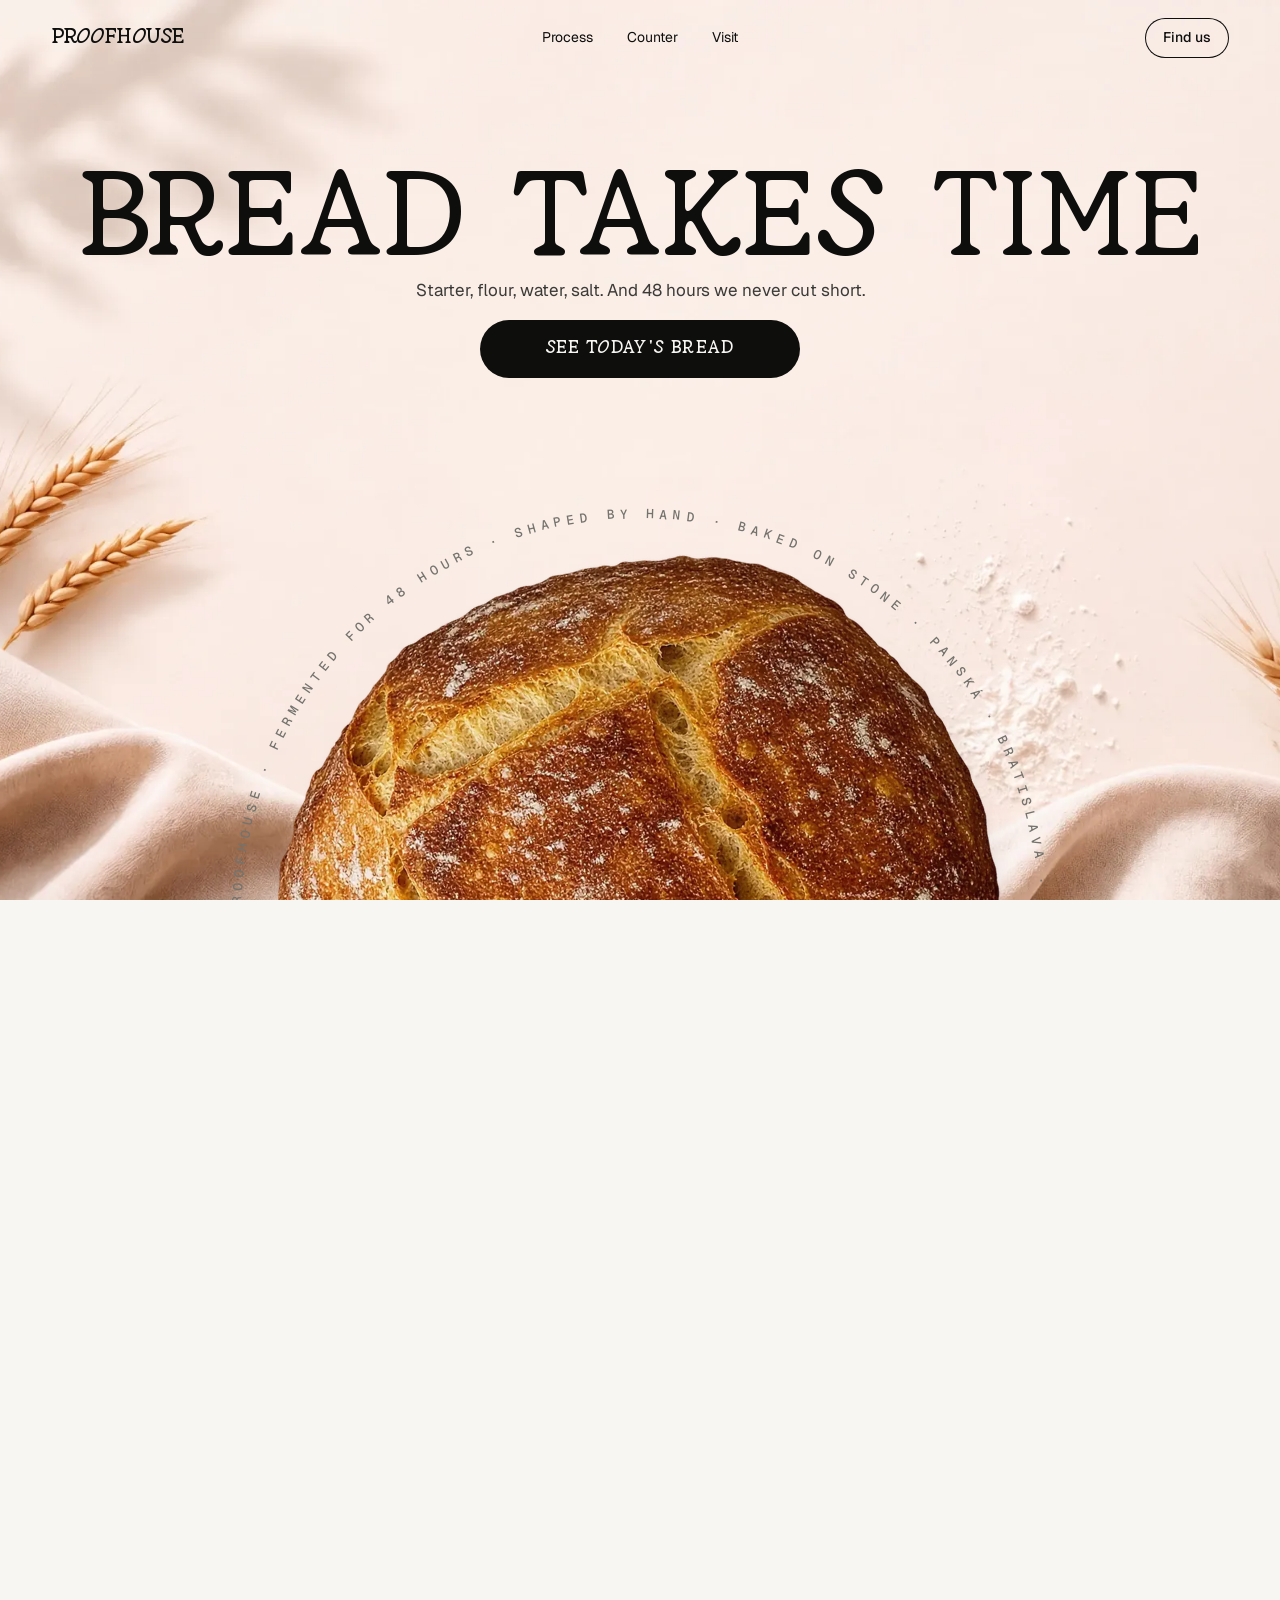
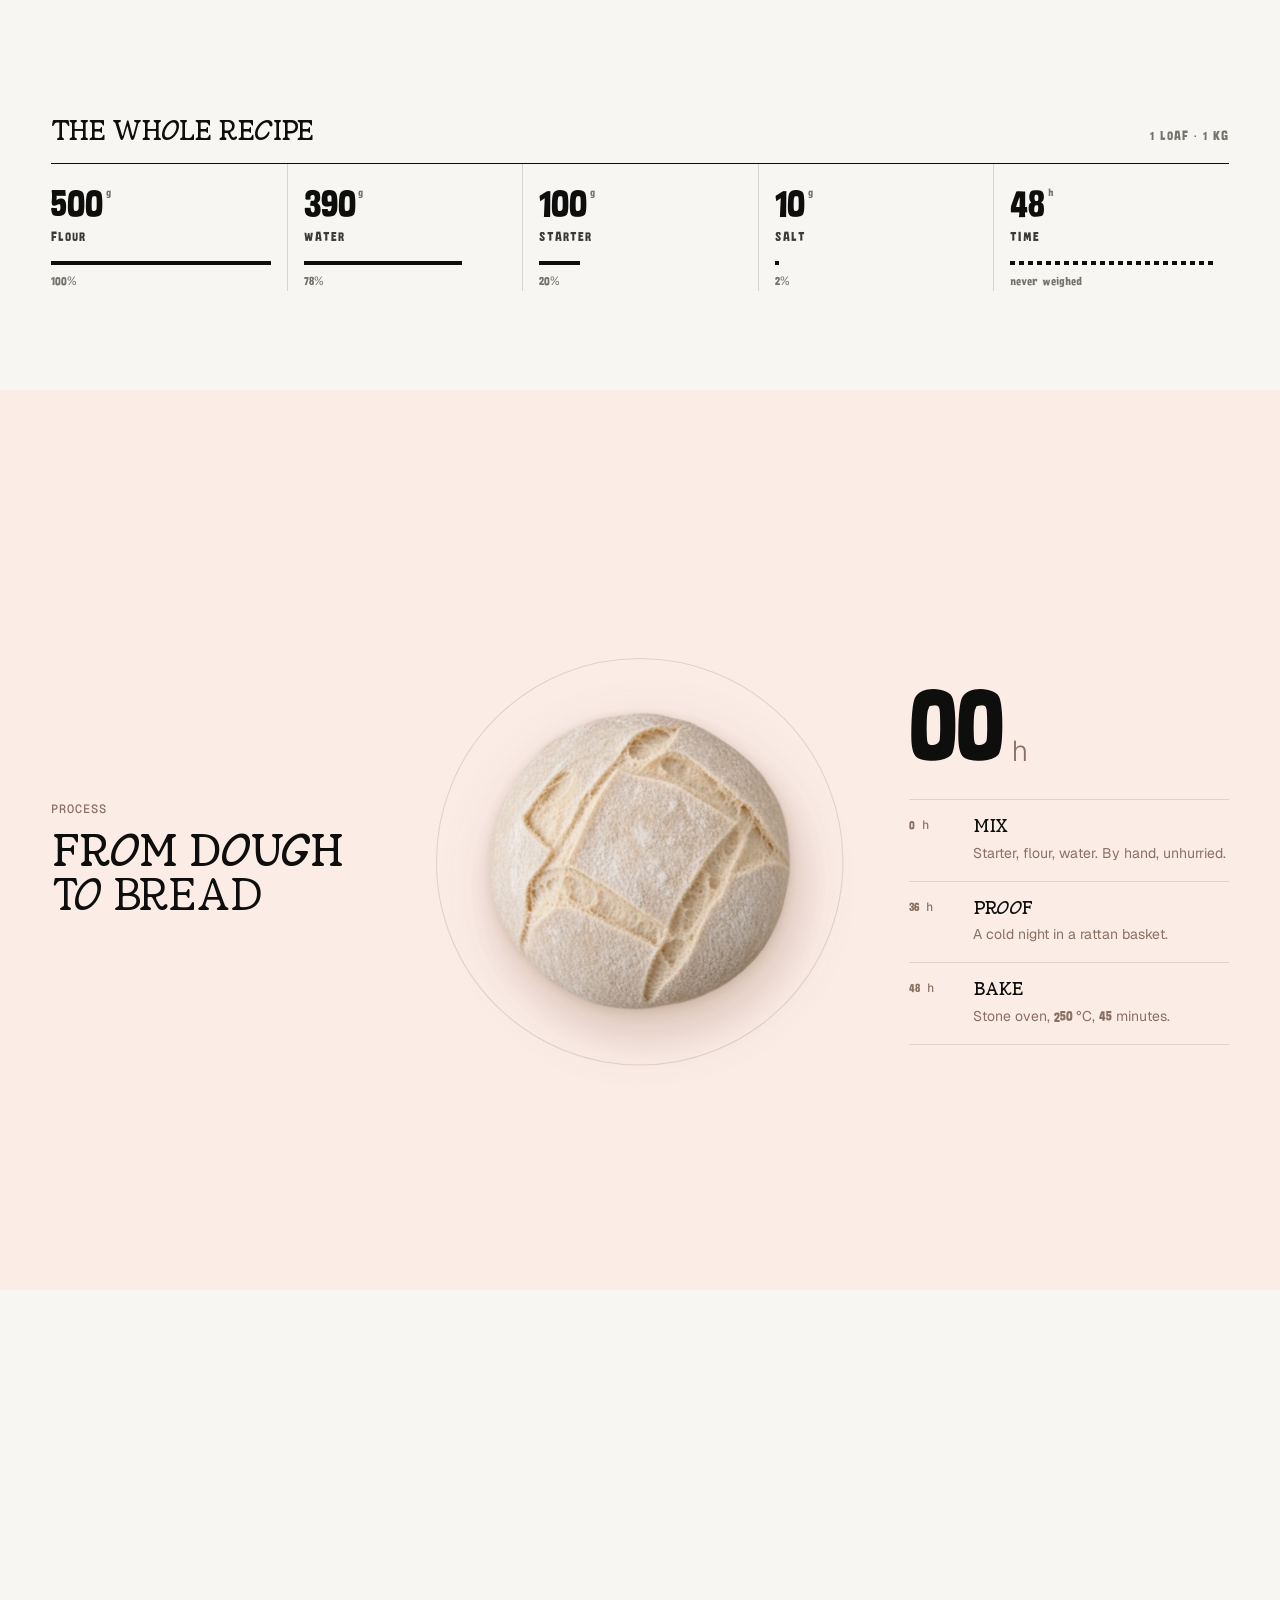
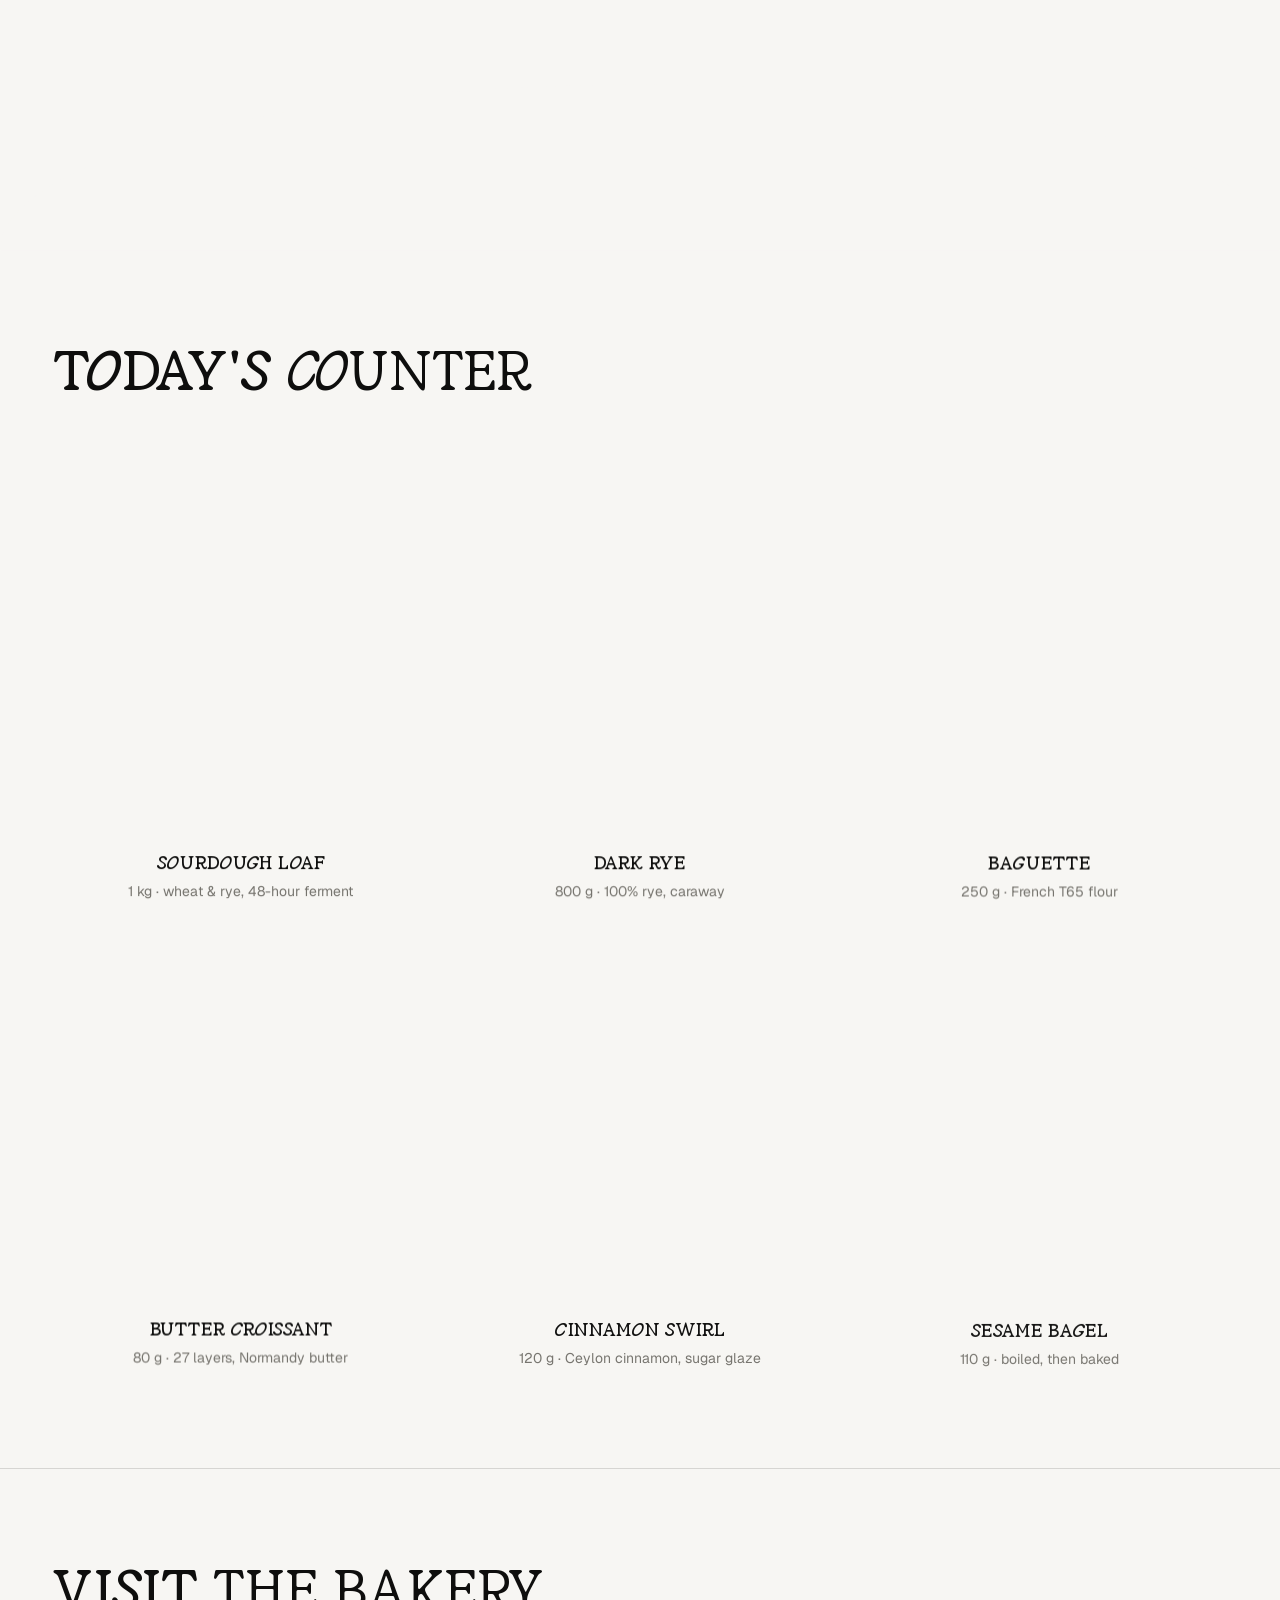
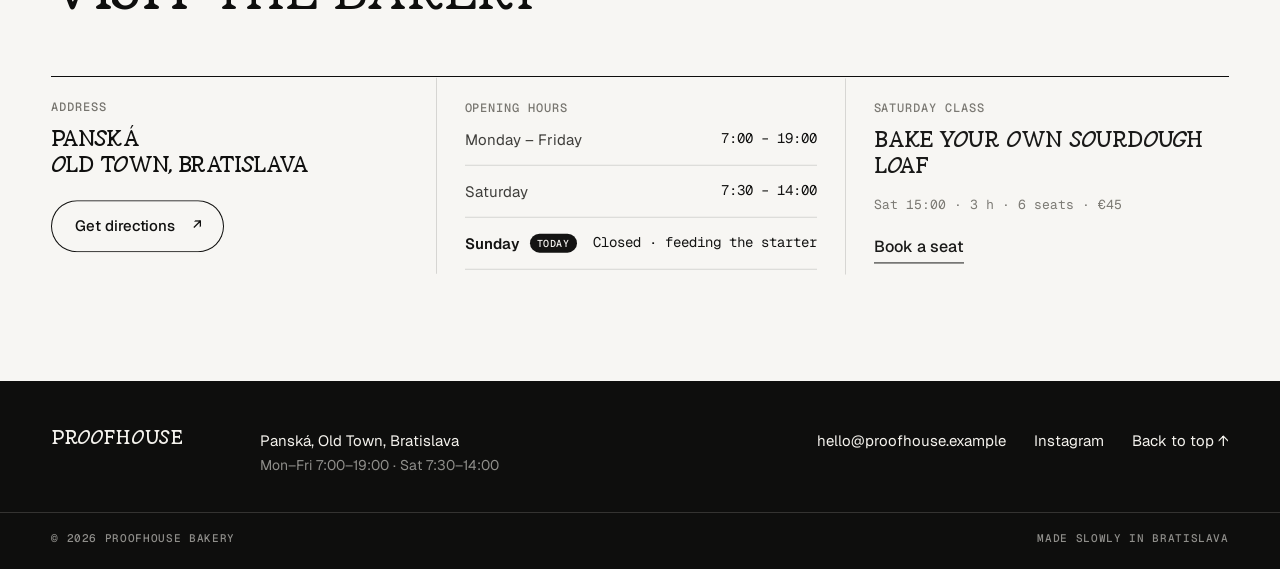
==== commit e134faad: "Proofhouse counter: real photos for rye, baguette, croissant, cinnamon swirl, bagel Replace the proc" ====
--- a/bakery/index.html
+++ b/bakery/index.html
@@ -172,31 +172,31 @@
           </li>
           <li class="card" data-product="rye" data-name="Dark Rye" data-img="assets/img/rye.webp">
             <div class="card-media">
-              <span class="card-shadow"><img src="assets/img/rye.webp" width="800" height="800" alt="Oval dark rye loaf" loading="lazy" decoding="async"></span>
+              <span class="card-shadow"><img src="assets/img/rye.webp" width="900" height="900" alt="Oval dark rye loaf" loading="lazy" decoding="async"></span>
             </div>
             <div class="card-body"><h3 class="card-name">Dark Rye</h3><p class="card-meta">800 g · 100% rye, caraway</p></div>
           </li>
           <li class="card" data-product="baguette" data-name="Baguette" data-img="assets/img/baguette.webp">
             <div class="card-media">
-              <span class="card-shadow"><img src="assets/img/baguette.webp" width="800" height="800" alt="Scored baguette" loading="lazy" decoding="async"></span>
+              <span class="card-shadow"><img src="assets/img/baguette.webp" width="900" height="900" alt="Scored baguette" loading="lazy" decoding="async"></span>
             </div>
             <div class="card-body"><h3 class="card-name">Baguette</h3><p class="card-meta">250 g · French T65 flour</p></div>
           </li>
           <li class="card" data-product="croissant" data-name="Butter Croissant" data-img="assets/img/croissant.webp">
             <div class="card-media">
-              <span class="card-shadow"><img src="assets/img/croissant.webp" width="800" height="800" alt="Golden butter croissant" loading="lazy" decoding="async"></span>
+              <span class="card-shadow"><img src="assets/img/croissant.webp" width="900" height="900" alt="Golden butter croissant" loading="lazy" decoding="async"></span>
             </div>
             <div class="card-body"><h3 class="card-name">Butter Croissant</h3><p class="card-meta">80 g · 27 layers, Normandy butter</p></div>
           </li>
           <li class="card" data-product="swirl" data-name="Cinnamon Swirl" data-img="assets/img/cinnamon-swirl.webp">
             <div class="card-media">
-              <span class="card-shadow"><img src="assets/img/cinnamon-swirl.webp" width="800" height="800" alt="Glazed cinnamon swirl" loading="lazy" decoding="async"></span>
+              <span class="card-shadow"><img src="assets/img/cinnamon-swirl.webp" width="900" height="900" alt="Glazed cinnamon swirl" loading="lazy" decoding="async"></span>
             </div>
             <div class="card-body"><h3 class="card-name">Cinnamon Swirl</h3><p class="card-meta">120 g · Ceylon cinnamon, sugar glaze</p></div>
           </li>
           <li class="card" data-product="bagel" data-name="Sesame Bagel" data-img="assets/img/bagel.webp">
             <div class="card-media">
-              <span class="card-shadow"><img src="assets/img/bagel.webp" width="800" height="800" alt="Sesame bagel" loading="lazy" decoding="async"></span>
+              <span class="card-shadow"><img src="assets/img/bagel.webp" width="900" height="900" alt="Sesame bagel" loading="lazy" decoding="async"></span>
             </div>
             <div class="card-body"><h3 class="card-name">Sesame Bagel</h3><p class="card-meta">110 g · boiled, then baked</p></div>
           </li>
--- a/bakery/styles.css
+++ b/bakery/styles.css
@@ -48,9 +48,9 @@
   --line-dark: rgba(244, 242, 237, .16);
   --ember: #c4682e;
 
-  --serif: "Joy Digits", "Golden Goose", "Fraunces", Georgia, serif;
-  --sans: "Joy", "Geist", ui-sans-serif, system-ui, -apple-system, "Segoe UI", sans-serif;
-  --mono: "Joy", "Geist", "Geist Mono", ui-monospace, "SF Mono", Menlo, monospace;
+  --serif: "Golden Goose", "Fraunces", Georgia, serif;
+  --sans: "Geist", ui-sans-serif, system-ui, -apple-system, "Segoe UI", sans-serif;
+  --mono: "Geist Mono", ui-monospace, "SF Mono", Menlo, monospace;
 
   --gutter: clamp(16px, 4vw, 56px);
   --max: 1440px;
@@ -119,7 +119,6 @@
 .btn--ink:hover { background: #2a2926; }
 .btn--line { --bg: transparent; --fg: var(--ink); box-shadow: inset 0 0 0 1px var(--ink); }
 .btn--line:hover { --bg: var(--ink); --fg: var(--paper); }
-.btn--block { width: 100%; }
 
 .link { position: relative; display: inline-block; font-weight: 500; padding-bottom: 3px; }
 .link::after { content: ""; position: absolute; left: 0; right: 0; bottom: 0; height: 1px; background: currentColor; transform-origin: right; transition: transform .45s var(--ease-out); }
@@ -138,8 +137,6 @@
 .nav.is-hidden { transform: translateY(-100%); }
 .logo { justify-self: start; display: inline-flex; align-items: flex-start; gap: 3px; line-height: 1; }
 .logo-word { font: italic 500 31px/.8 var(--serif); font-variation-settings: "opsz" 144, "SOFT" 100, "WONK" 1; letter-spacing: -.04em; padding-bottom: .12em; }
-.logo-tag { font: 500 9px/1 var(--mono); letter-spacing: .04em; padding: 3px 5px 2px; border: 1px solid currentColor; border-radius: 999px; transform-origin: left center; transition: transform .5s var(--ease-out); }
-.logo:hover .logo-tag { transform: rotate(-12deg); }
 .nav-links { display: flex; gap: 34px; font-size: 14px; }
 .nav-links a { position: relative; padding: 6px 0; }
 .nav-links a::after { content: ""; position: absolute; left: 0; right: 0; bottom: 0; height: 1px; background: currentColor; transform: scaleX(0); transform-origin: left; transition: transform .45s var(--ease-out); }
@@ -229,12 +226,10 @@
 .steps p { margin-top: 4px; font-size: 14px; color: var(--on-dark-mute); }
 
 /* ---------- 4 · counter ---------- */
-.pult { position: relative; z-index: 2; background: var(--paper); padding: clamp(80px, 12vh, 140px) 0 clamp(80px, 12vh, 140px); }
+.pult { position: relative; z-index: 2; background: var(--paper); padding: clamp(72px, 11vh, 120px) 0; }
 .crust { position: absolute; left: 0; right: 0; top: 1px; height: clamp(60px, 13vw, 220px); transform: translateY(-100%); background: var(--paper); border-radius: 50% 50% 0 0 / 100% 100% 0 0; transform-origin: bottom; pointer-events: none; }
 .no-js .crust, .reduced .crust { display: none; }
 .sec-head { display: flex; align-items: flex-end; justify-content: space-between; gap: 24px; margin-bottom: clamp(36px, 6vh, 64px); }
-.sec-note { max-width: 300px; font-size: 15px; color: var(--mute); text-align: right; }
-.sec-note.mono { font-size: 13px; letter-spacing: .04em; text-transform: uppercase; }
 
 .products { display: grid; grid-template-columns: repeat(3, 1fr); gap: clamp(12px, 1.6vw, 24px); }
 .card { position: relative; display: flex; flex-direction: column; }
@@ -243,43 +238,14 @@
 .card-media img { width: 100%; height: 100%; object-fit: contain; transition: transform 1.1s var(--ease-out); }
 .card:hover .card-media { background: #e6e4de; }
 .card:hover .card-media img { transform: rotate(10deg) scale(1.035); }
-.card-idx { position: absolute; left: 16px; top: 14px; font: 500 12px/1 var(--mono); color: var(--mute); }
-.card-tag { position: absolute; right: 14px; top: 12px; font: 500 11px/1 var(--mono); letter-spacing: .06em; text-transform: uppercase; color: var(--ink-2); }
 .card-body { display: grid; grid-template-columns: 1fr auto; gap: 2px 16px; padding: 16px 2px 0; }
 .card-name { font: 400 clamp(22px, 1.9vw, 28px)/1.15 var(--serif); letter-spacing: -.015em; }
-.card-price { font: 400 17px/1.5 var(--mono); letter-spacing: -.02em; text-align: right; }
 .card-meta { grid-column: 1 / -1; font-size: 14px; color: var(--mute); }
 
 /* ---------- 5 · bake times ---------- */
-.pec { position: relative; padding: clamp(80px, 12vh, 140px) 0; border-top: 1px solid var(--line); }
-.bakes { border-top: 1px solid var(--ink); }
-.bake { position: relative; display: grid; grid-template-columns: minmax(150px, 1.1fr) 2fr 190px; align-items: center; gap: 24px; padding: clamp(18px, 2.6vh, 28px) 0; border-bottom: 1px solid var(--line); cursor: default; }
-.bake::before { content: ""; position: absolute; inset: 0 calc(var(--gutter) * -1); background: var(--ink); transform: scaleY(0); transform-origin: bottom; transition: transform .5s var(--ease-out); z-index: -1; }
-.bake-time { font: 300 clamp(40px, 5vw, 76px)/1 var(--mono); letter-spacing: -.06em; font-variant-numeric: tabular-nums; transition: color .3s ease; }
-.bake-name { font: 400 clamp(22px, 2.4vw, 34px)/1.15 var(--serif); letter-spacing: -.015em; transition: color .3s ease; }
-.bake-name small { display: block; margin-top: 4px; font: 400 14px/1.4 var(--sans); letter-spacing: 0; color: var(--mute); transition: color .3s ease; }
-.bake-state { justify-self: end; display: inline-flex; align-items: center; gap: 8px; height: 32px; padding: 0 14px; border-radius: 999px; box-shadow: inset 0 0 0 1px var(--line); font: 500 12px/1 var(--mono); letter-spacing: .02em; color: var(--mute); white-space: nowrap; transition: color .3s ease, box-shadow .3s ease; }
-.bake.is-fresh .bake-state { color: var(--ink); box-shadow: inset 0 0 0 1px var(--ink); }
-.bake.is-fresh .bake-state::before { content: ""; width: 7px; height: 7px; border-radius: 50%; background: var(--ember); animation: pulse 2.4s infinite; }
-.bake.is-next .bake-state { color: var(--ink); box-shadow: inset 0 0 0 1px var(--ink); }
-.bake.is-done .bake-time { color: rgba(14, 14, 13, .3); }
-.bake-thumb { display: none; }
-@media (hover: hover) and (pointer: fine) {
-  .bake:hover { isolation: isolate; }
-  .bake:hover::before { transform: scaleY(1); }
-  .bake:hover .bake-time, .bake:hover .bake-name { color: var(--on-dark); }
-  .bake:hover .bake-name small, .bake:hover .bake-state { color: var(--on-dark-mute); }
-  .bake:hover .bake-state { box-shadow: inset 0 0 0 1px var(--line-dark); }
-  .bake.is-fresh:hover .bake-state, .bake.is-next:hover .bake-state { color: var(--on-dark); box-shadow: inset 0 0 0 1px var(--on-dark); }
-}
-.peek { position: fixed; left: 0; top: 0; z-index: 30; width: 260px; height: 260px; pointer-events: none; opacity: 0; transform: translate(-50%, -50%) scale(.6); transition: opacity .3s ease; }
-.peek img { width: 100%; height: 100%; object-fit: contain; filter: drop-shadow(0 18px 30px rgba(0, 0, 0, .3)); }
-.peek.is-on { opacity: 1; }
 
 /* ---------- 6 · visit ---------- */
 .navsteva { position: relative; z-index: 2; background: var(--paper); padding: clamp(80px, 12vh, 140px) 0 clamp(90px, 14vh, 160px); border-top: 1px solid var(--line); }
-.street { margin-top: 18px; font: 300 clamp(96px, 23vw, 380px)/.8 var(--serif); font-variation-settings: "opsz" 144; letter-spacing: -.065em; margin-left: -.05em; overflow: hidden; padding-bottom: .08em; }
-.street span { display: inline-block; }
 .visit-grid { margin-top: clamp(40px, 7vh, 80px); display: grid; grid-template-columns: 1.1fr 1.2fr 1fr; gap: clamp(24px, 4vw, 64px); padding-top: 28px; border-top: 1px solid var(--ink); }
 .visit-big { font: 300 clamp(26px, 2.6vw, 38px)/1.1 var(--serif); letter-spacing: -.02em; margin-bottom: 28px; }
 .hours div { display: flex; justify-content: space-between; gap: 16px; padding: 14px 0; border-bottom: 1px solid var(--line); font-size: 15px; }
@@ -288,8 +254,7 @@
 .hours dd { font-family: var(--mono); font-size: 14px; text-align: right; }
 .hours .is-today dt { font-weight: 600; color: var(--ink); }
 .hours .is-today dt::after { content: "today"; margin-left: 10px; padding: 3px 7px; border-radius: 999px; background: var(--ink); color: var(--paper); font: 500 10px/1 var(--mono); letter-spacing: .06em; text-transform: uppercase; vertical-align: 2px; }
-.course { padding: 22px; border-radius: 4px; background: var(--tile); display: flex; flex-direction: column; gap: 10px; align-self: start; transition: transform .3s var(--ease-out); }
-.course:hover { transform: translateY(-2px); }
+.course { padding: 22px; border-radius: 4px; background: var(--tile); display: flex; flex-direction: column; gap: 10px; align-self: start; }
 .course-title { font: 400 24px/1.15 var(--serif); letter-spacing: -.015em; }
 .course-meta { font-size: 13px; color: var(--mute); }
 .course .link { align-self: flex-start; margin-top: 6px; }
@@ -327,7 +292,6 @@
   .hero-title { flex-direction: column; gap: 0; }
   .hero-lede { max-width: 300px; }
   .hero-loaf { width: max(118vw, 520px); transform: translate(-50%, 50%); }
-
 
   .proces-pin { height: 100svh; }
   .proces-grid { grid-template-columns: 1fr; grid-template-rows: auto auto auto; gap: 14px; align-content: center; padding-top: calc(var(--nav-h) + 8px); padding-bottom: 20px; }
@@ -344,13 +308,7 @@
   .js:not(.reduced) .steps li:not(.is-current) p { display: none; }
 
   .sec-head { flex-direction: column; align-items: flex-start; gap: 14px; }
-  .sec-note { text-align: left; }
   .products { grid-template-columns: 1fr 1fr; }
-
-  .bake { grid-template-columns: auto 1fr; grid-template-rows: auto auto; gap: 6px 18px; }
-  .bake-time { grid-row: 1 / 3; align-self: center; font-size: clamp(34px, 10vw, 48px); }
-  .bake-state { justify-self: start; grid-column: 2; height: 26px; padding: 0 10px; font-size: 11px; }
-  .peek { display: none; }
 
   .visit-grid { grid-template-columns: 1fr; }
   .foot-row { grid-template-columns: 1fr; gap: 18px; }
@@ -369,10 +327,7 @@
   .products { gap: 10px; }
   .card-body { grid-template-columns: 1fr; padding-top: 12px; }
   .card-name { font-size: 19px; }
-  .card-price { text-align: left; font-size: 15px; }
   .card-meta { font-size: 13px; }
-  .card-idx { left: 10px; top: 10px; }
-  .card-tag { display: none; }
 }
 
 @media (max-height: 720px) and (min-width: 861px) {
@@ -391,8 +346,8 @@
    Golden Goose — an all-caps display face. Every display line is set in caps,
    at normal tracking; numerals fall back to the mono face.
    ========================================================================== */
-.hero-title, .h2, .logo-word, .recipe-title, .card-name, .bake-name, .steps h3,
-.visit-big, .street, .course-title, .menu nav a, .foot-say {
+.hero-title, .h2, .logo-word, .recipe-title, .card-name, .steps h3,
+.visit-big, .course-title, .menu nav a{
   text-transform: uppercase;
   font-synthesis: none;
   font-variation-settings: normal;
@@ -409,11 +364,8 @@
 .recipe-title { font-weight: 400; font-size: clamp(22px, 2.2vw, 32px); }
 .ing-qty { font: 300 clamp(30px, 3vw, 44px)/.9 var(--mono); letter-spacing: -.05em; }
 .card-name { font-weight: 400; font-size: clamp(18px, 1.5vw, 22px); line-height: 1.15; }
-.bake-name { font-weight: 400; font-size: clamp(18px, 1.9vw, 26px); }
-.bake-name small { text-transform: none; }
 .steps h3 { font-weight: 400; font-size: 19px; }
 .visit-big { font-weight: 400; font-size: clamp(22px, 2.2vw, 32px); line-height: 1.1; }
-.street { font-weight: 400; font-size: clamp(64px, 19vw, 300px); line-height: .9; margin-left: 0; letter-spacing: 0; padding-top: .2em; }
 .course-title { font-weight: 400; font-size: 20px; line-height: 1.15; }
 .menu nav a { font-weight: 400; font-size: clamp(36px, 10vw, 60px); }
 @media (max-width: 860px) {
@@ -460,7 +412,6 @@
 .visit-where .btn { align-self: flex-start; margin-top: 6px; }
 .hours div:first-child { padding-top: 0; }
 .course { background: none; padding-right: 0; border-radius: 0; }
-.course:hover { transform: none; }
 .course-title { font-size: clamp(20px, 1.8vw, 26px); }
 @media (max-width: 860px) {
   .visit-grid { grid-template-columns: 1fr; }
@@ -491,7 +442,7 @@
 
 /* Numerals in Joy: a single-weight face, so no faux bold and normal tracking */
 body { font-synthesis-weight: none; }
-.ing-qty, .clock, .card-price, .hours dd { letter-spacing: 0; }
+.ing-qty, .clock, .hours dd { letter-spacing: 0; }
 .clock { gap: 8px; }
 .ing-qty em { font-style: normal; }
 
@@ -505,3 +456,21 @@
 .card-media, .card:hover .card-media { background: none; overflow: visible; }
 .card-body { grid-template-columns: 1fr; justify-items: center; text-align: center; gap: 6px; padding-top: 10px; }
 .card-meta { grid-column: auto; }
+
+/* Joy only where asked: the whole recipe section, and the figures in the process */
+:root { --joy: "Joy", "Geist", ui-sans-serif, system-ui, sans-serif; }
+.recipe .label, .recipe .ing-qty, .recipe .ing-qty small, .recipe .ing-name, .recipe .ing-pct { font-family: var(--joy); }
+.proces .clock, .proces .step-n { font-family: "Joy Digits", var(--mono); }
+.proces .steps p { font-family: "Joy Digits", var(--sans); }
+
+/* ---------- polish pass ---------- */
+/* Visit on tablets: address + hours side by side, the class below on its own row */
+@media (min-width: 861px) and (max-width: 1100px) {
+  .visit-grid { grid-template-columns: 1fr 1fr; }
+  .visit-grid > .course { grid-column: 1 / -1; padding-left: 0; border-left: 0; border-top: 1px solid var(--line); margin-top: 20px; padding-top: 24px; }
+}
+.hours dt, .hours dd { white-space: nowrap; }
+.hours dd { letter-spacing: 0; }
+/* the three visit columns start on one line */
+.visit-grid > * { align-self: stretch; }
+.course { align-self: stretch; }
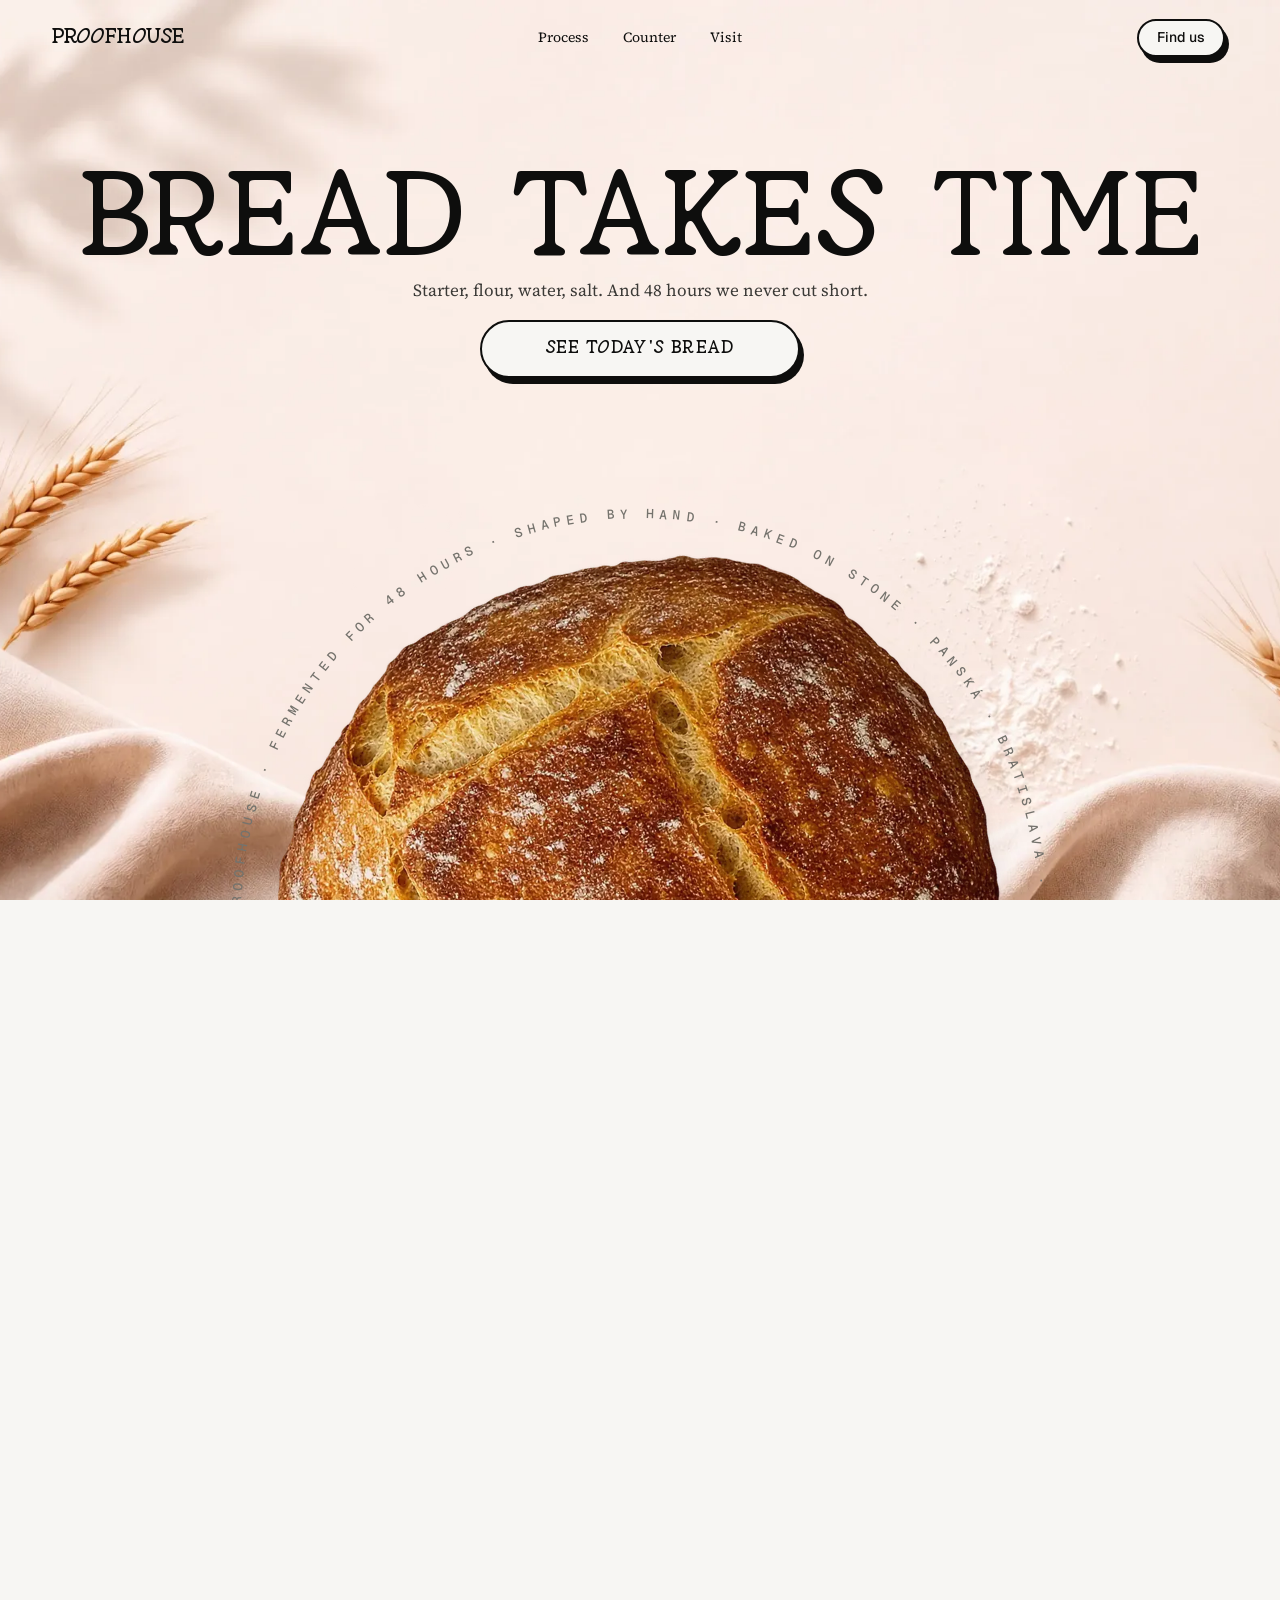
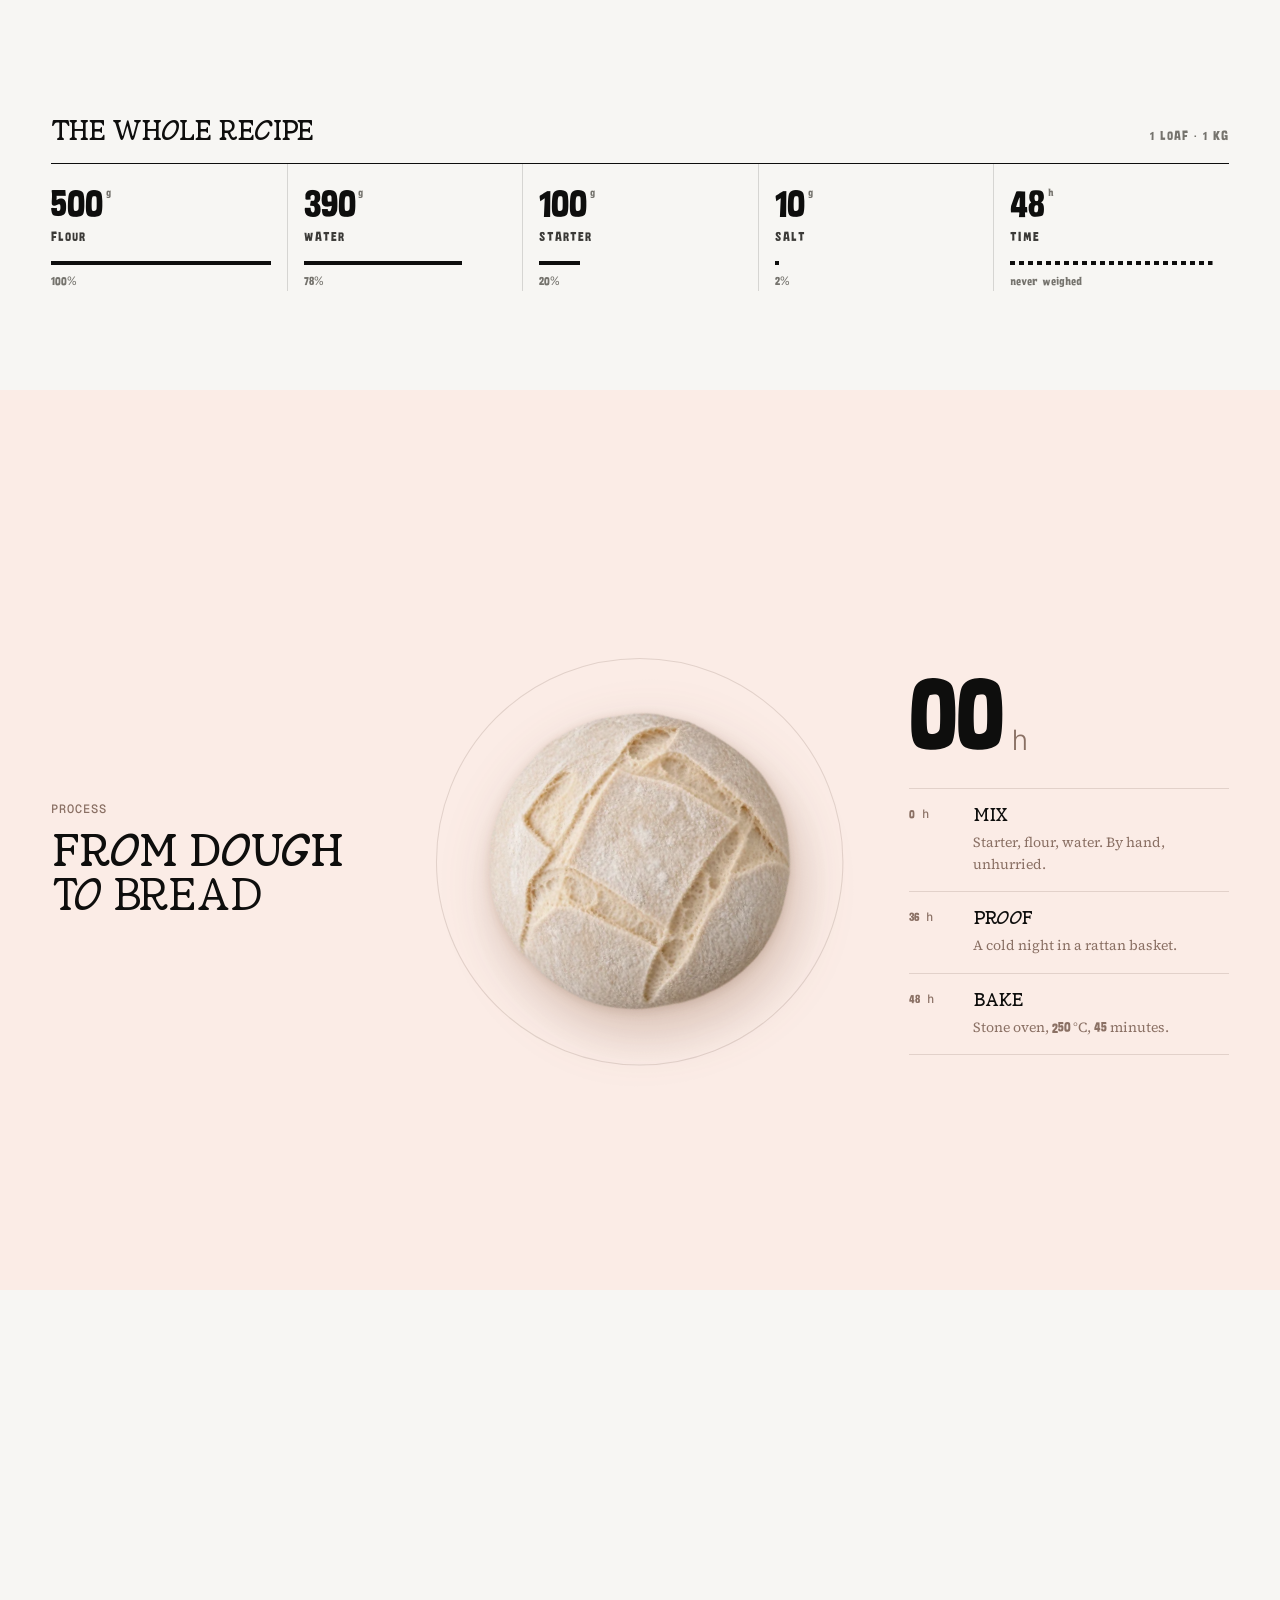
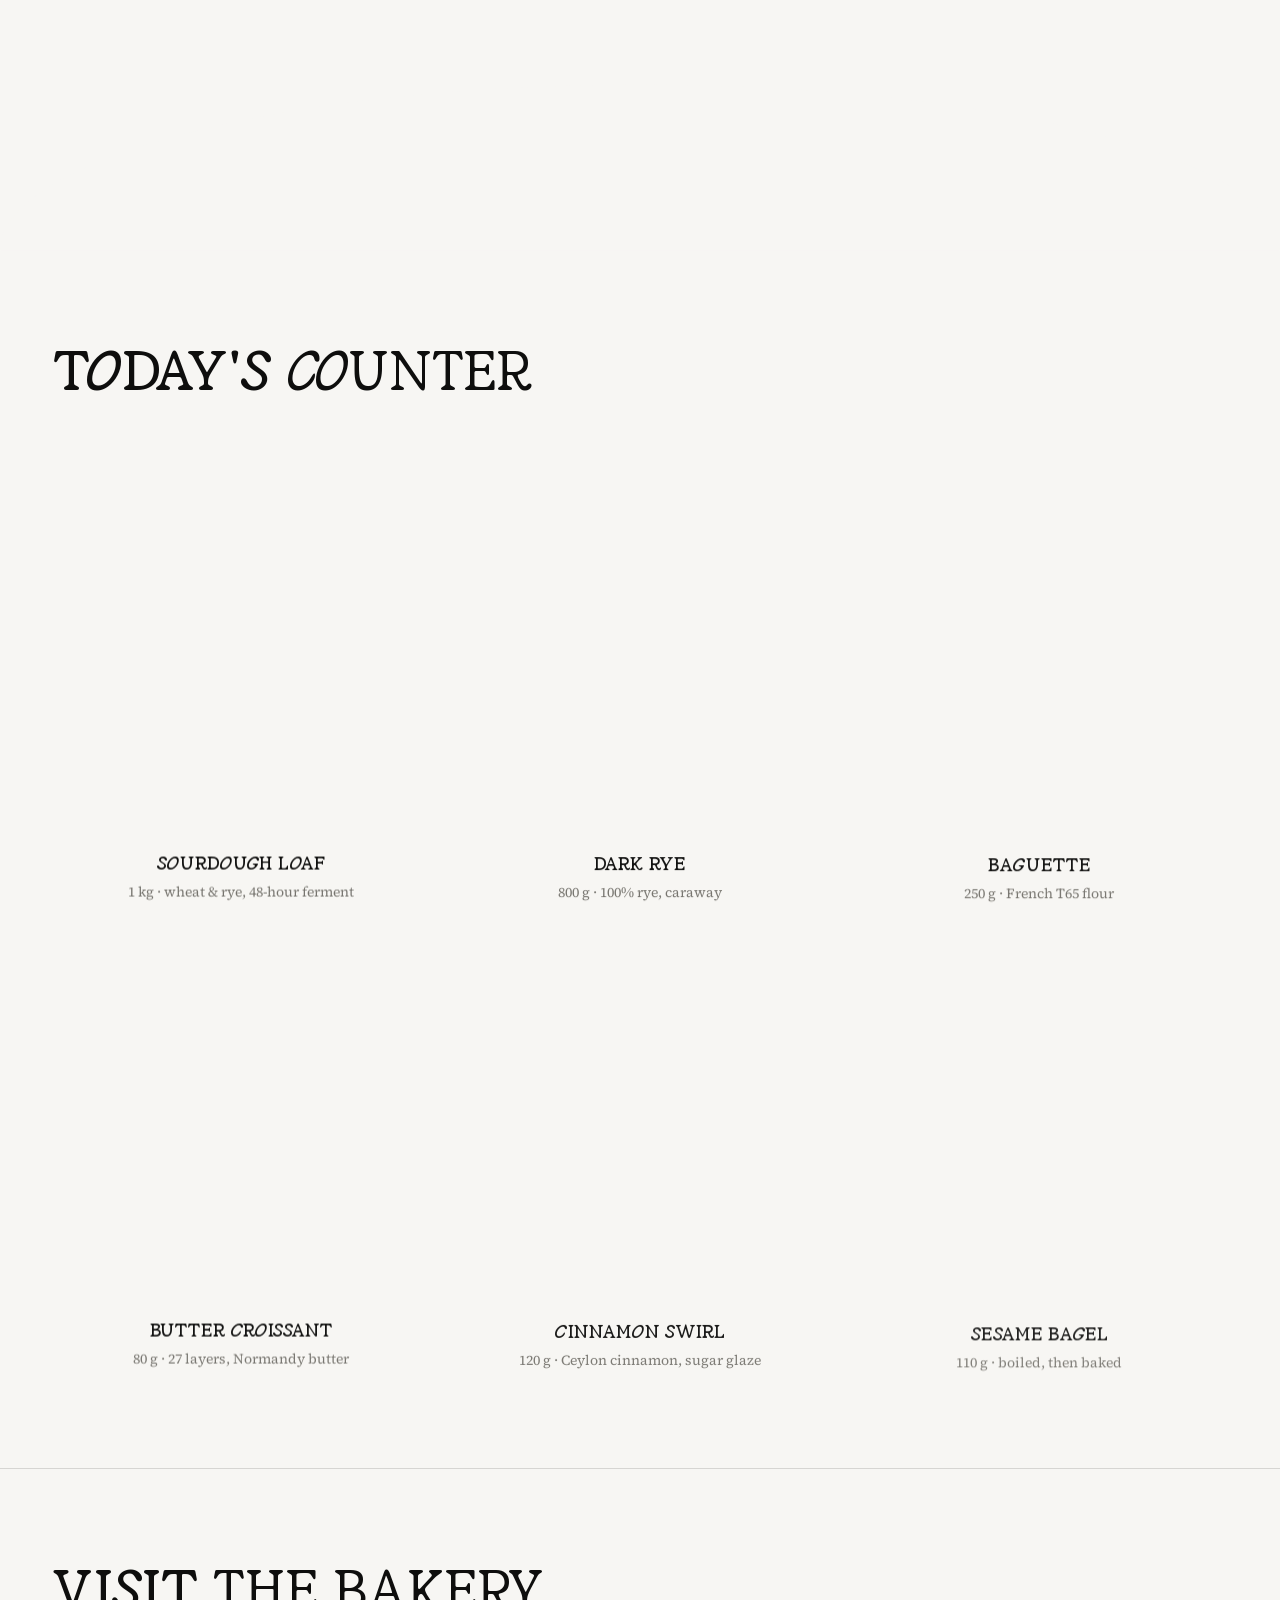
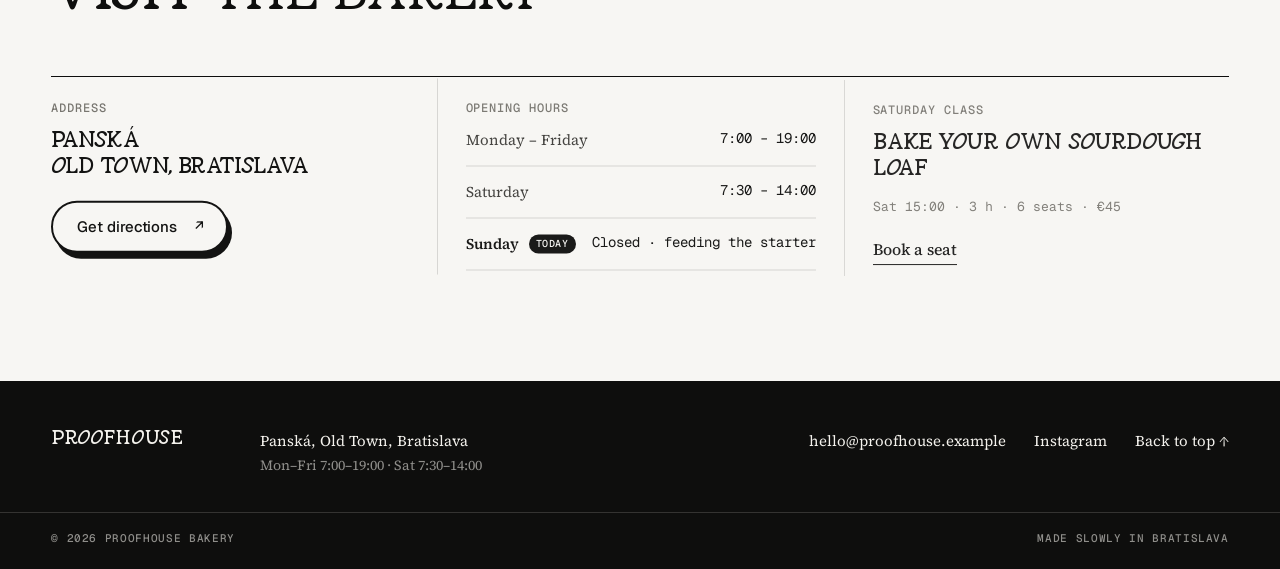
==== commit eb15b031: "Proofhouse: offset-shadow pill buttons, serif body text - Buttons (hero, Find us, Get directions): c" ====
--- a/bakery/index.html
+++ b/bakery/index.html
@@ -24,7 +24,7 @@
   </script>
   <link rel="preconnect" href="https://fonts.googleapis.com">
   <link rel="preconnect" href="https://fonts.gstatic.com" crossorigin>
-  <link href="https://fonts.googleapis.com/css2?family=Fraunces:ital,opsz,wght,SOFT,WONK@0,9..144,300..600,0..100,0..1;1,9..144,300..600,0..100,0..1&family=Geist:wght@400..600&family=Geist+Mono:wght@400;500&display=swap" rel="stylesheet">
+  <link href="https://fonts.googleapis.com/css2?family=Fraunces:ital,opsz,wght,SOFT,WONK@0,9..144,300..600,0..100,0..1;1,9..144,300..600,0..100,0..1&family=Source+Serif+4:ital,opsz,wght@0,8..60,400..600;1,8..60,400..600&family=Geist:wght@400..600&family=Geist+Mono:wght@400;500&display=swap" rel="stylesheet">
   <link rel="preload" as="image" href="assets/img/sourdough-loaf.webp" imagesrcset="assets/img/sourdough-loaf-800.webp 800w, assets/img/sourdough-loaf.webp 1200w" imagesizes="(max-width: 860px) 118vw, min(78vw, 96vh, 1000px)" type="image/webp" fetchpriority="high">
   <link rel="stylesheet" href="styles.css">
   <script type="application/ld+json">
--- a/bakery/styles.css
+++ b/bakery/styles.css
@@ -49,7 +49,8 @@
   --ember: #c4682e;
 
   --serif: "Golden Goose", "Fraunces", Georgia, serif;
-  --sans: "Geist", ui-sans-serif, system-ui, -apple-system, "Segoe UI", sans-serif;
+  --sans: "Source Serif 4", "Iowan Old Style", Georgia, serif;
+  --ui: "Geist", ui-sans-serif, system-ui, -apple-system, "Segoe UI", sans-serif;
   --mono: "Geist Mono", ui-monospace, "SF Mono", Menlo, monospace;
 
   --gutter: clamp(16px, 4vw, 56px);
@@ -474,3 +475,26 @@
 /* the three visit columns start on one line */
 .visit-grid > * { align-self: stretch; }
 .course { align-self: stretch; }
+
+/* ==========================================================================
+   Buttons: cream pill, ink outline, solid offset shadow that the button
+   presses into. Labels keep their current faces.
+   ========================================================================== */
+.btn, .btn--ink, .btn--line, .nav-cta {
+  --bg: var(--paper); --fg: var(--ink);
+  background: var(--bg); color: var(--fg);
+  border: 2px solid var(--ink);
+  box-shadow: 4px 6px 0 0 var(--ink);
+  transition: transform .14s var(--ease-out), box-shadow .14s var(--ease-out), background-color .2s ease;
+}
+.btn:hover, .btn--ink:hover, .btn--line:hover, .nav-cta:hover {
+  --bg: #fffdf9; background: var(--bg); color: var(--ink);
+  transform: translate(-1px, -1px); box-shadow: 5px 7px 0 0 var(--ink);
+}
+.btn:active, .nav-cta:active { transform: translate(4px, 6px); box-shadow: 0 0 0 0 var(--ink); }
+.nav-cta, .btn--line { font-family: var(--ui); }
+.nav-cta { height: 38px; margin-right: 4px; }
+.btn--line { margin-bottom: 6px; }
+.hero-cta { margin-bottom: 6px; }
+/* the nav keeps the ink outline readable over the blurred bar */
+.nav.is-dark .nav-cta { --bg: var(--paper); color: var(--ink); }
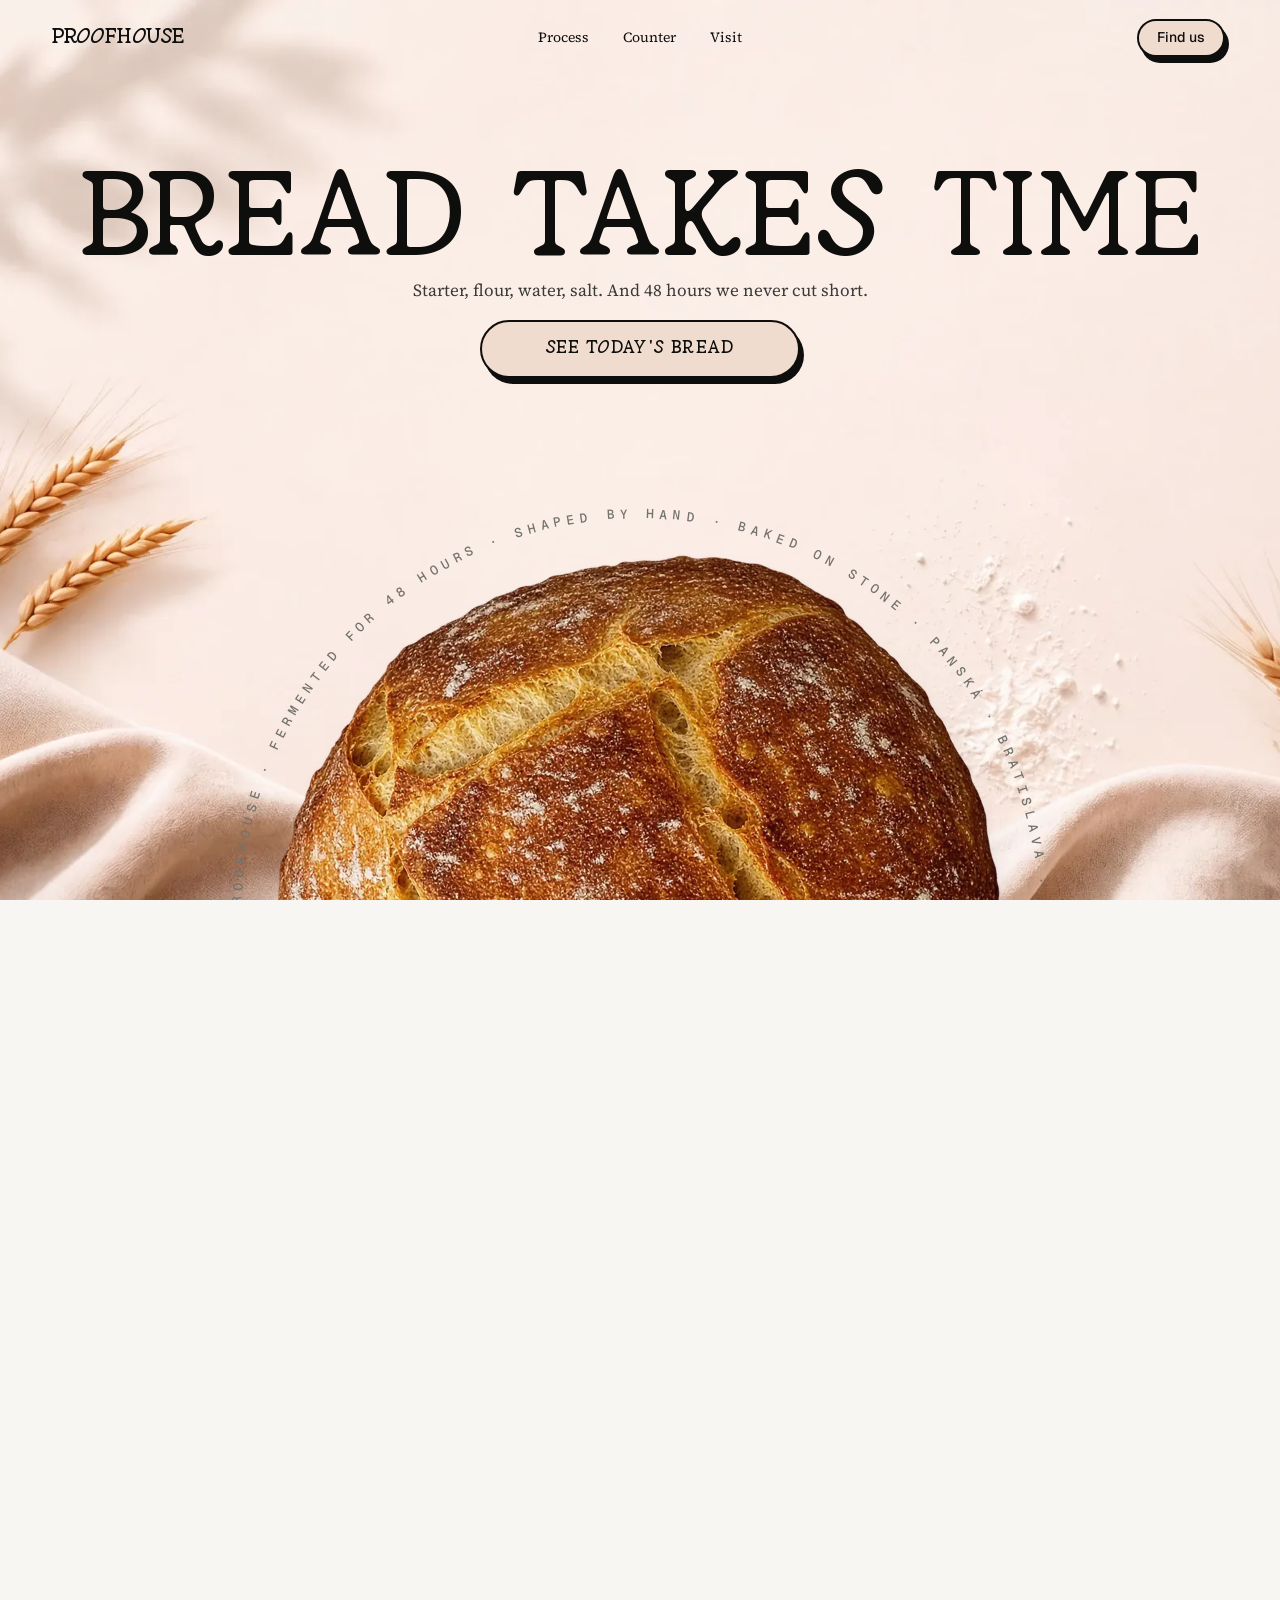
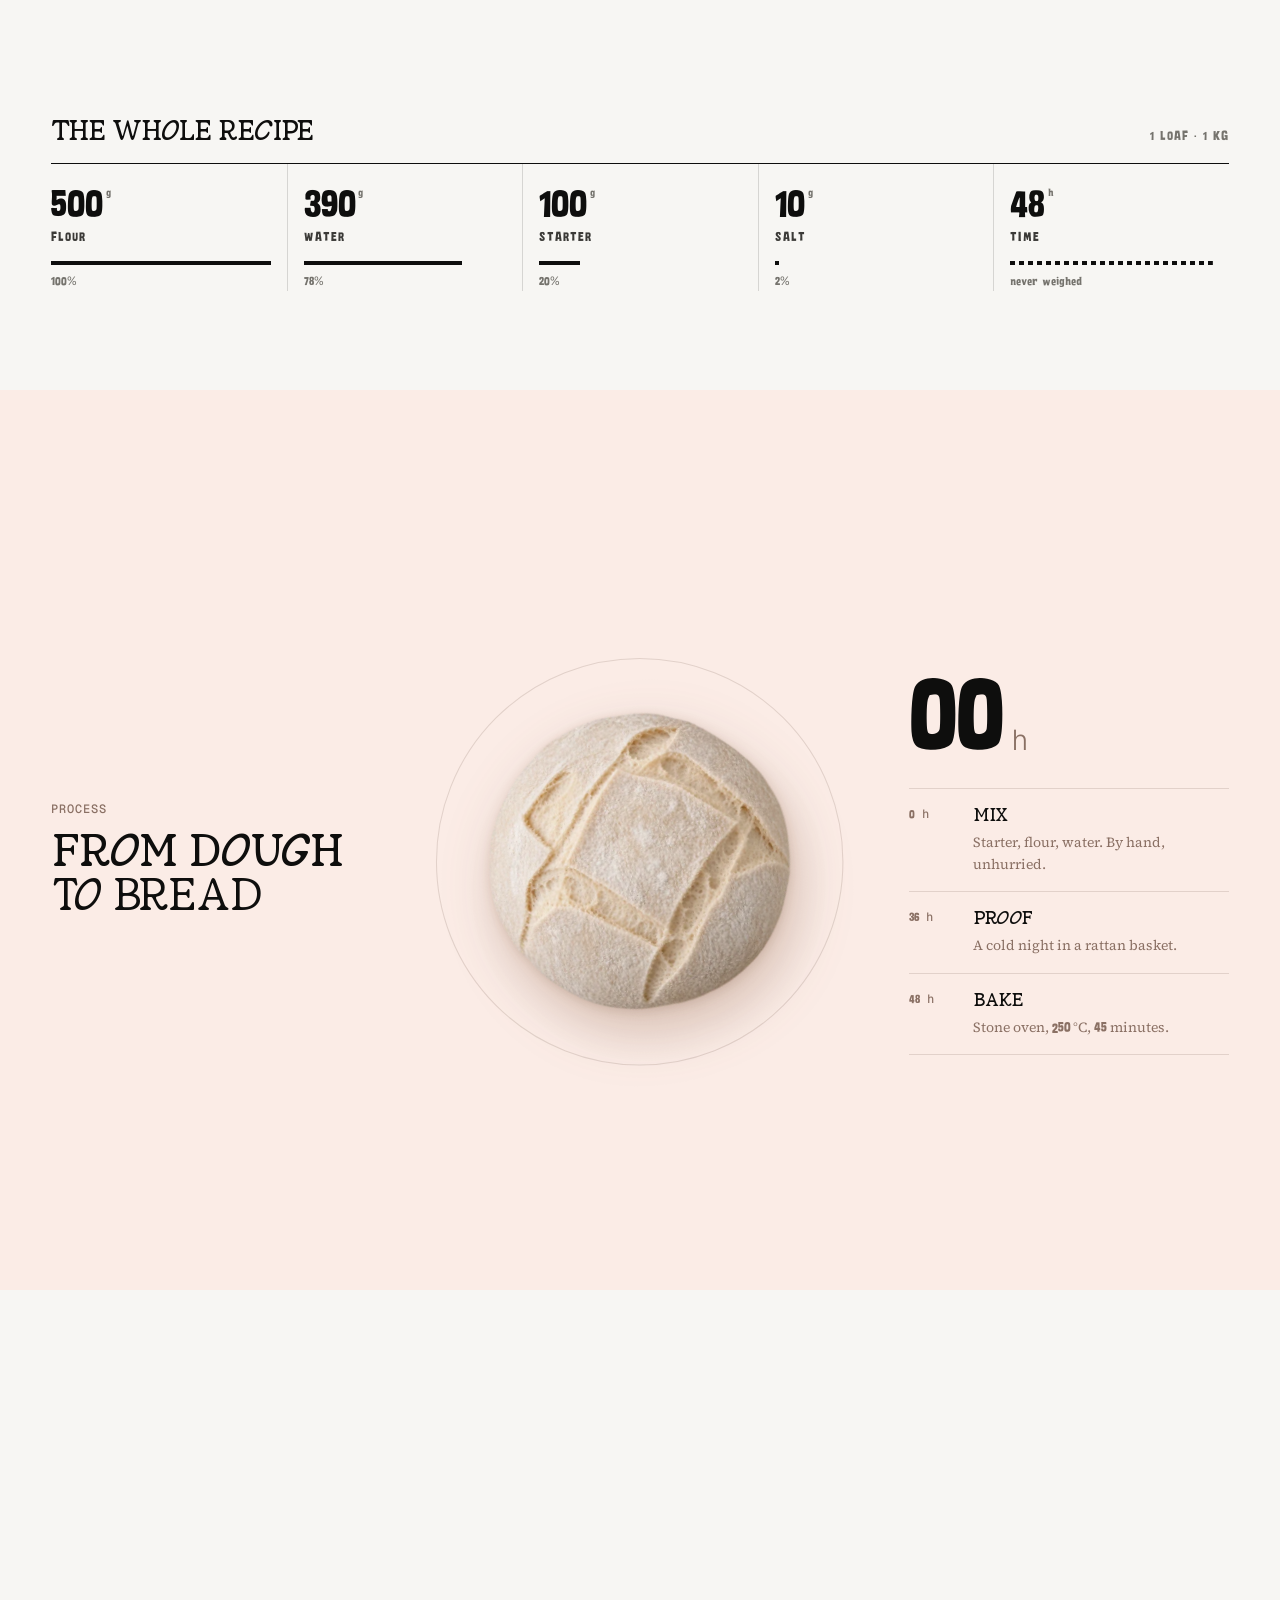
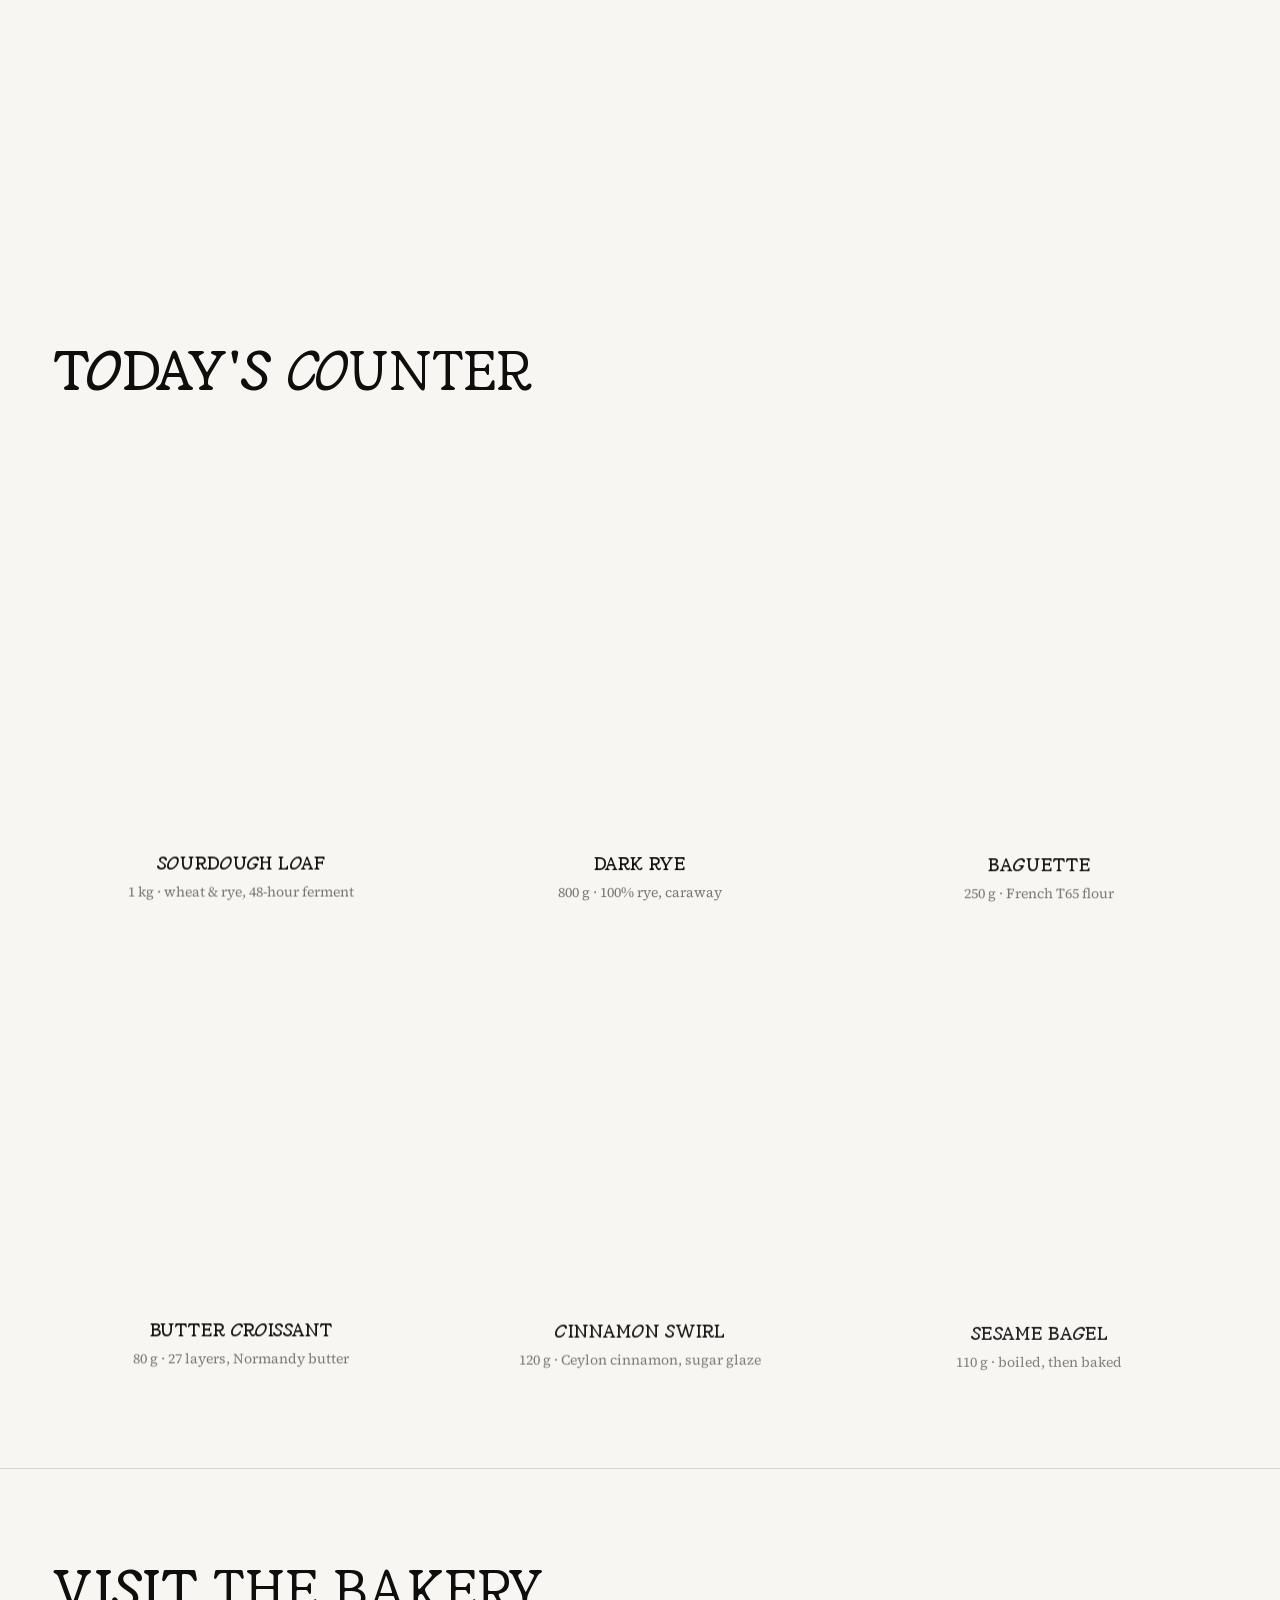
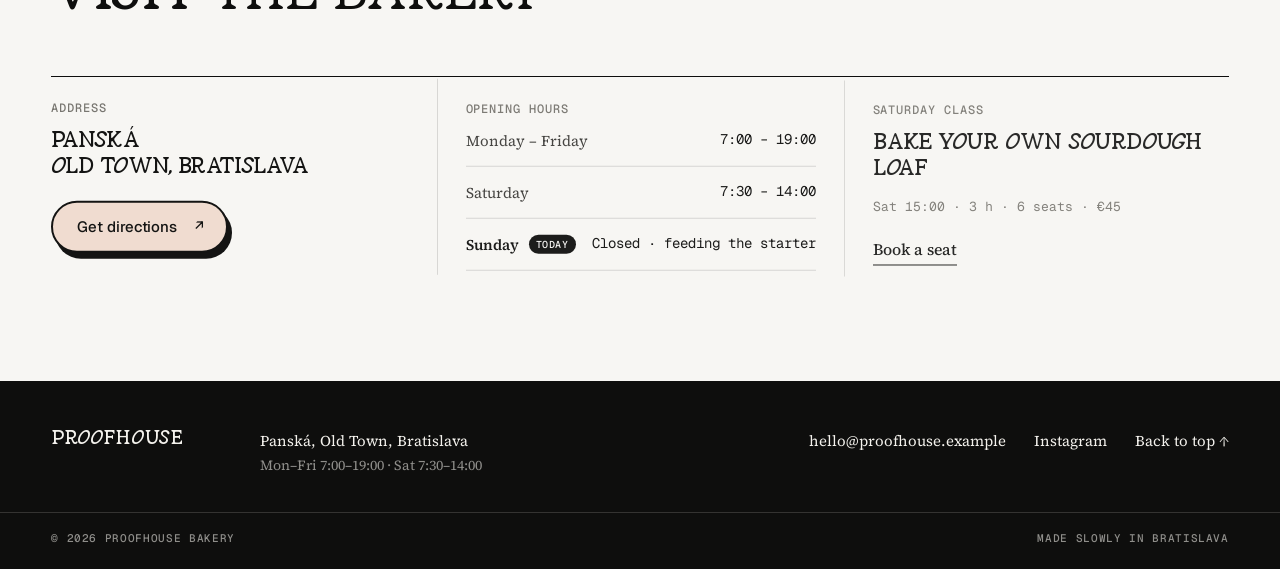
==== commit 00b948b8: "Proofhouse: beige buttons, simpler mobile menu - All buttons filled with a beige a shade deeper than" ====
--- a/bakery/index.html
+++ b/bakery/index.html
@@ -74,11 +74,14 @@
 
   <div class="menu" id="menu" hidden>
     <nav aria-label="Mobile">
-      <a href="#process" data-menu-link><span>01</span>Process</a>
-      <a href="#counter" data-menu-link><span>02</span>Counter</a>
-      <a href="#visit" data-menu-link><span>03</span>Visit</a>
+      <a href="#process" data-menu-link>Process</a>
+      <a href="#counter" data-menu-link>Counter</a>
+      <a href="#visit" data-menu-link>Visit</a>
     </nav>
-    <p class="menu-foot">Panská, Old Town · Mon–Fri 7:00–19:00</p>
+    <div class="menu-foot">
+      <p>Panská, Old Town, Bratislava</p>
+      <p>Mon–Fri 7:00–19:00 · Sat 7:30–14:00</p>
+    </div>
   </div>
 
   <main id="top">
--- a/bakery/styles.css
+++ b/bakery/styles.css
@@ -498,3 +498,39 @@
 .hero-cta { margin-bottom: 6px; }
 /* the nav keeps the ink outline readable over the blurred bar */
 .nav.is-dark .nav-cta { --bg: var(--paper); color: var(--ink); }
+
+/* Buttons in a beige a shade deeper than the hero linen */
+:root { --btn: #f0dccf; --btn-hover: #f5e4d9; }
+.btn, .btn--ink, .btn--line, .nav-cta, .nav.is-dark .nav-cta { --bg: var(--btn); }
+.btn:hover, .btn--ink:hover, .btn--line:hover, .nav-cta:hover { --bg: var(--btn-hover); }
+
+/* Mobile menu: the bakery's blush, centred Golden Goose links, a quiet fade */
+.menu {
+  background: var(--blush); color: var(--ink);
+  justify-content: center; align-items: center; text-align: center;
+  padding: calc(var(--nav-h) + 24px) max(16px, var(--gutter)) calc(32px + env(safe-area-inset-bottom));
+  clip-path: none; opacity: 0; transition: opacity .4s ease;
+}
+.menu.is-open { clip-path: none; opacity: 1; }
+.menu nav { align-items: center; gap: 6px; }
+.menu nav a {
+  display: block; padding: 8px 0; border: 0;
+  font: 400 clamp(40px, 12vw, 56px)/1.05 var(--serif); text-transform: uppercase; letter-spacing: 0;
+  opacity: 0; transform: translateY(14px);
+  transition: opacity .5s ease, transform .6s var(--ease-out);
+}
+.menu.is-open nav a { opacity: 1; transform: none; }
+.menu.is-open nav a:nth-child(2) { transition-delay: .06s; }
+.menu.is-open nav a:nth-child(3) { transition-delay: .12s; }
+.menu-foot {
+  position: absolute; left: 0; right: 0; bottom: calc(32px + env(safe-area-inset-bottom));
+  margin: 0; display: flex; flex-direction: column; gap: 4px;
+  font: 400 15px/1.4 var(--sans); letter-spacing: 0; text-transform: none; color: var(--blush-mute);
+}
+.nav.is-menu { background: transparent; color: var(--ink); -webkit-backdrop-filter: none; backdrop-filter: none; transform: none; }
+.menu-btn { box-shadow: none; border: 2px solid var(--ink); background: var(--btn); }
+.menu-btn span { left: 11px; right: 11px; }
+.menu-btn span:first-child { top: 14px; } .menu-btn span:last-child { top: 20px; }
+@media (prefers-reduced-motion: reduce) { .menu nav a { transform: none; } }
+.menu-btn { box-shadow: 3px 4px 0 0 var(--ink); transition: transform .14s var(--ease-out), box-shadow .14s var(--ease-out); }
+.menu-btn:active { transform: translate(3px, 4px); box-shadow: 0 0 0 0 var(--ink); }
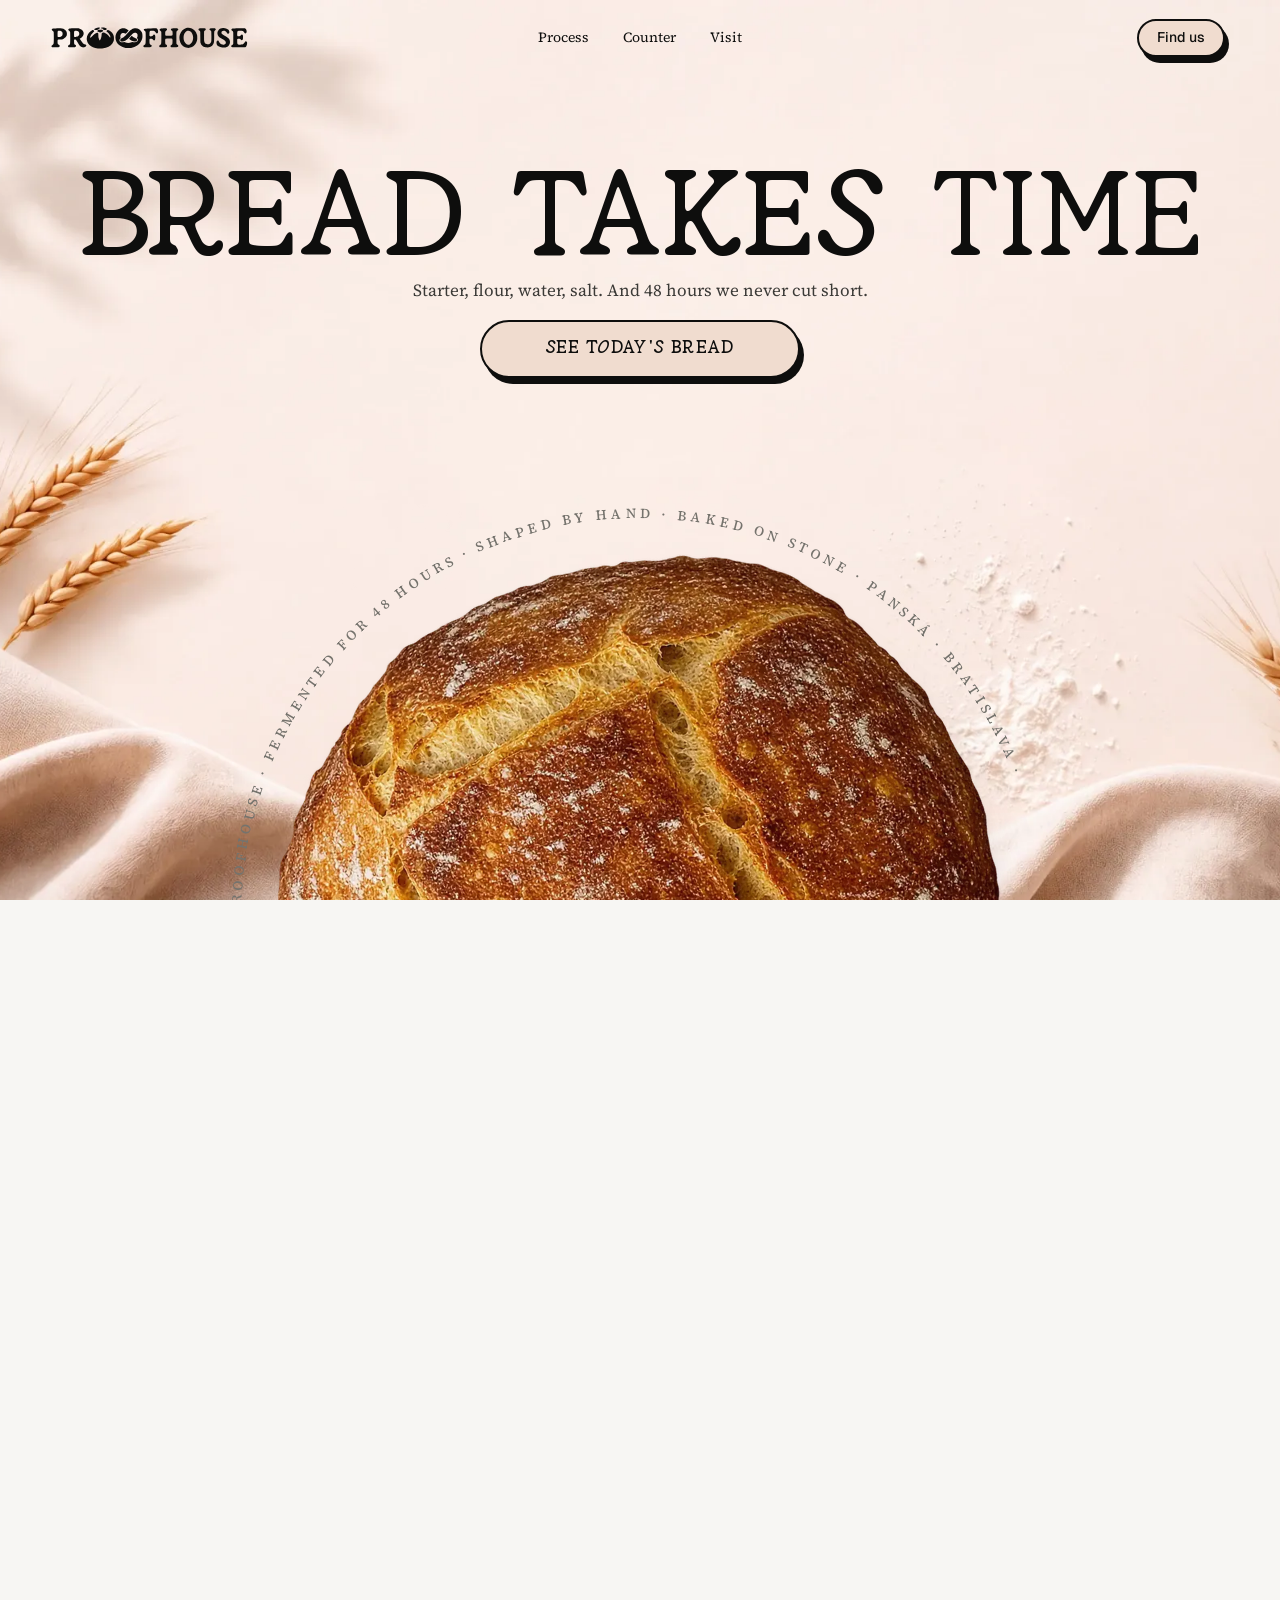
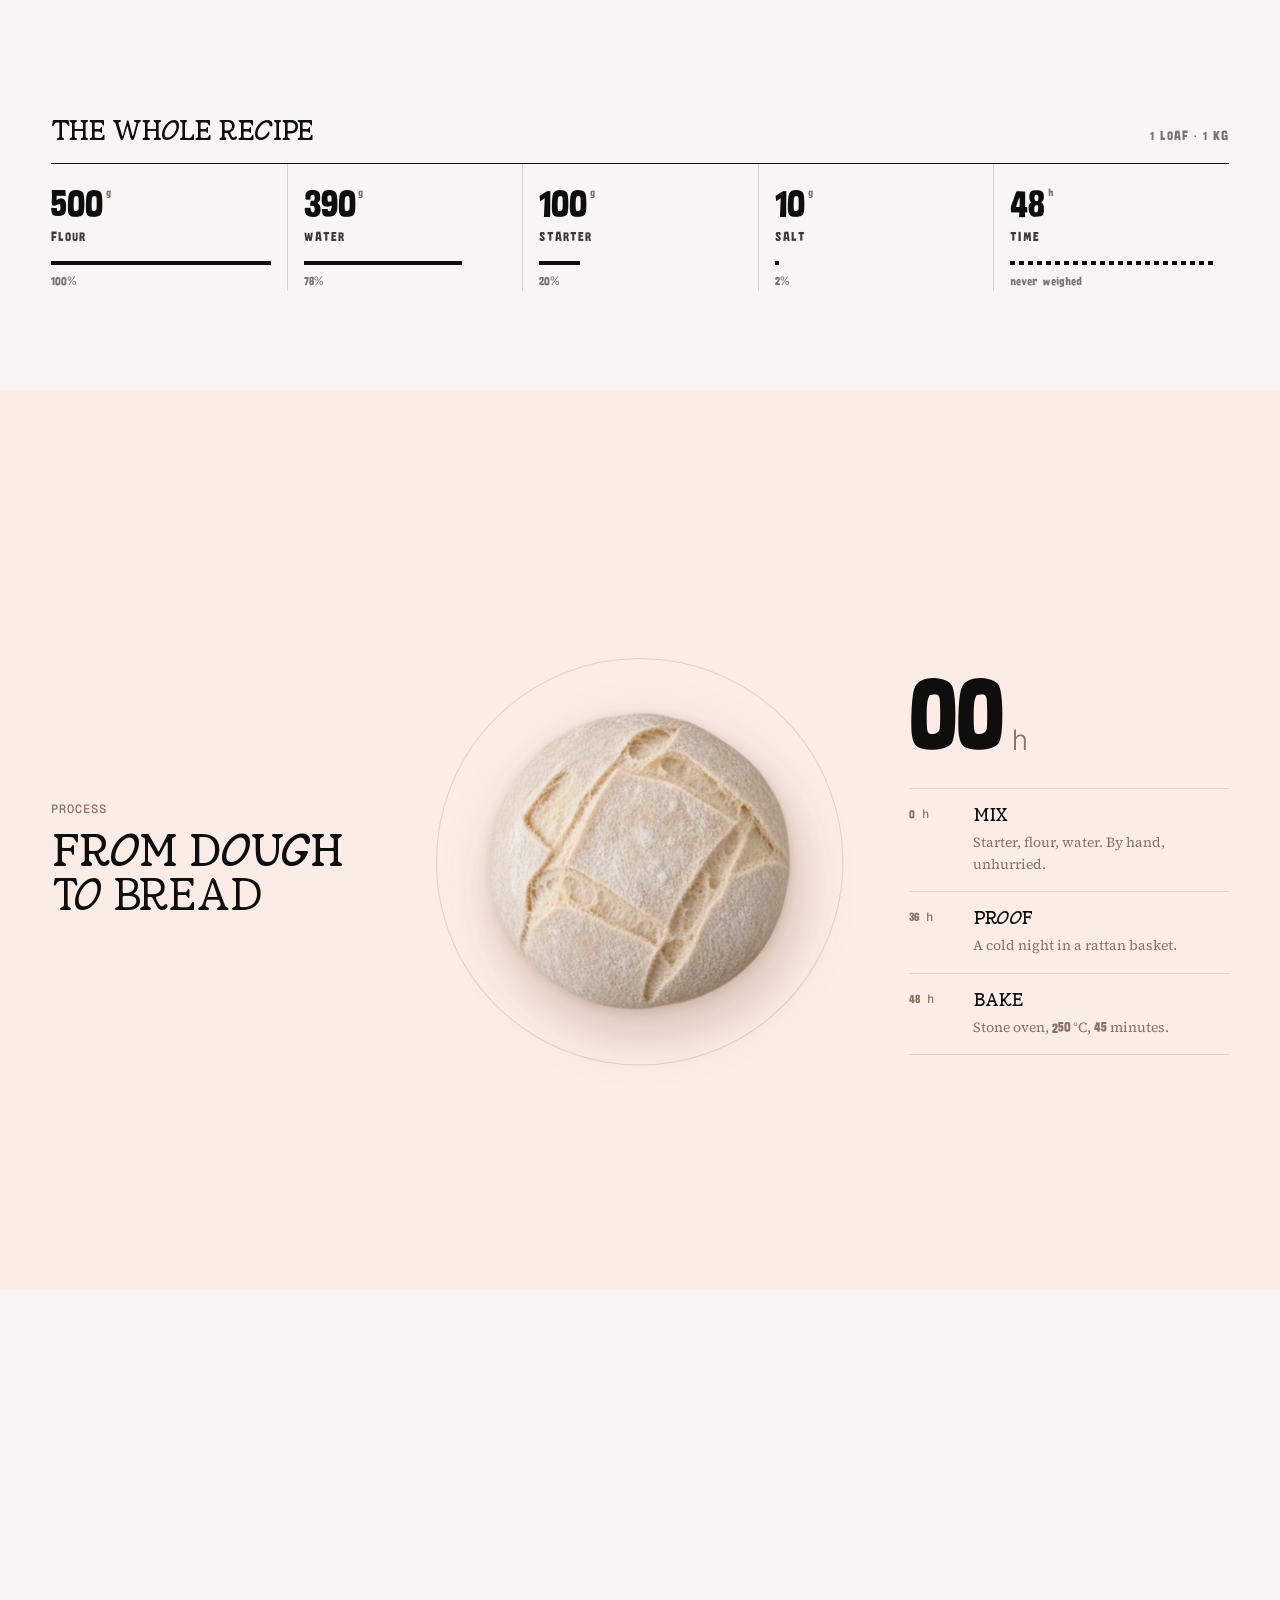
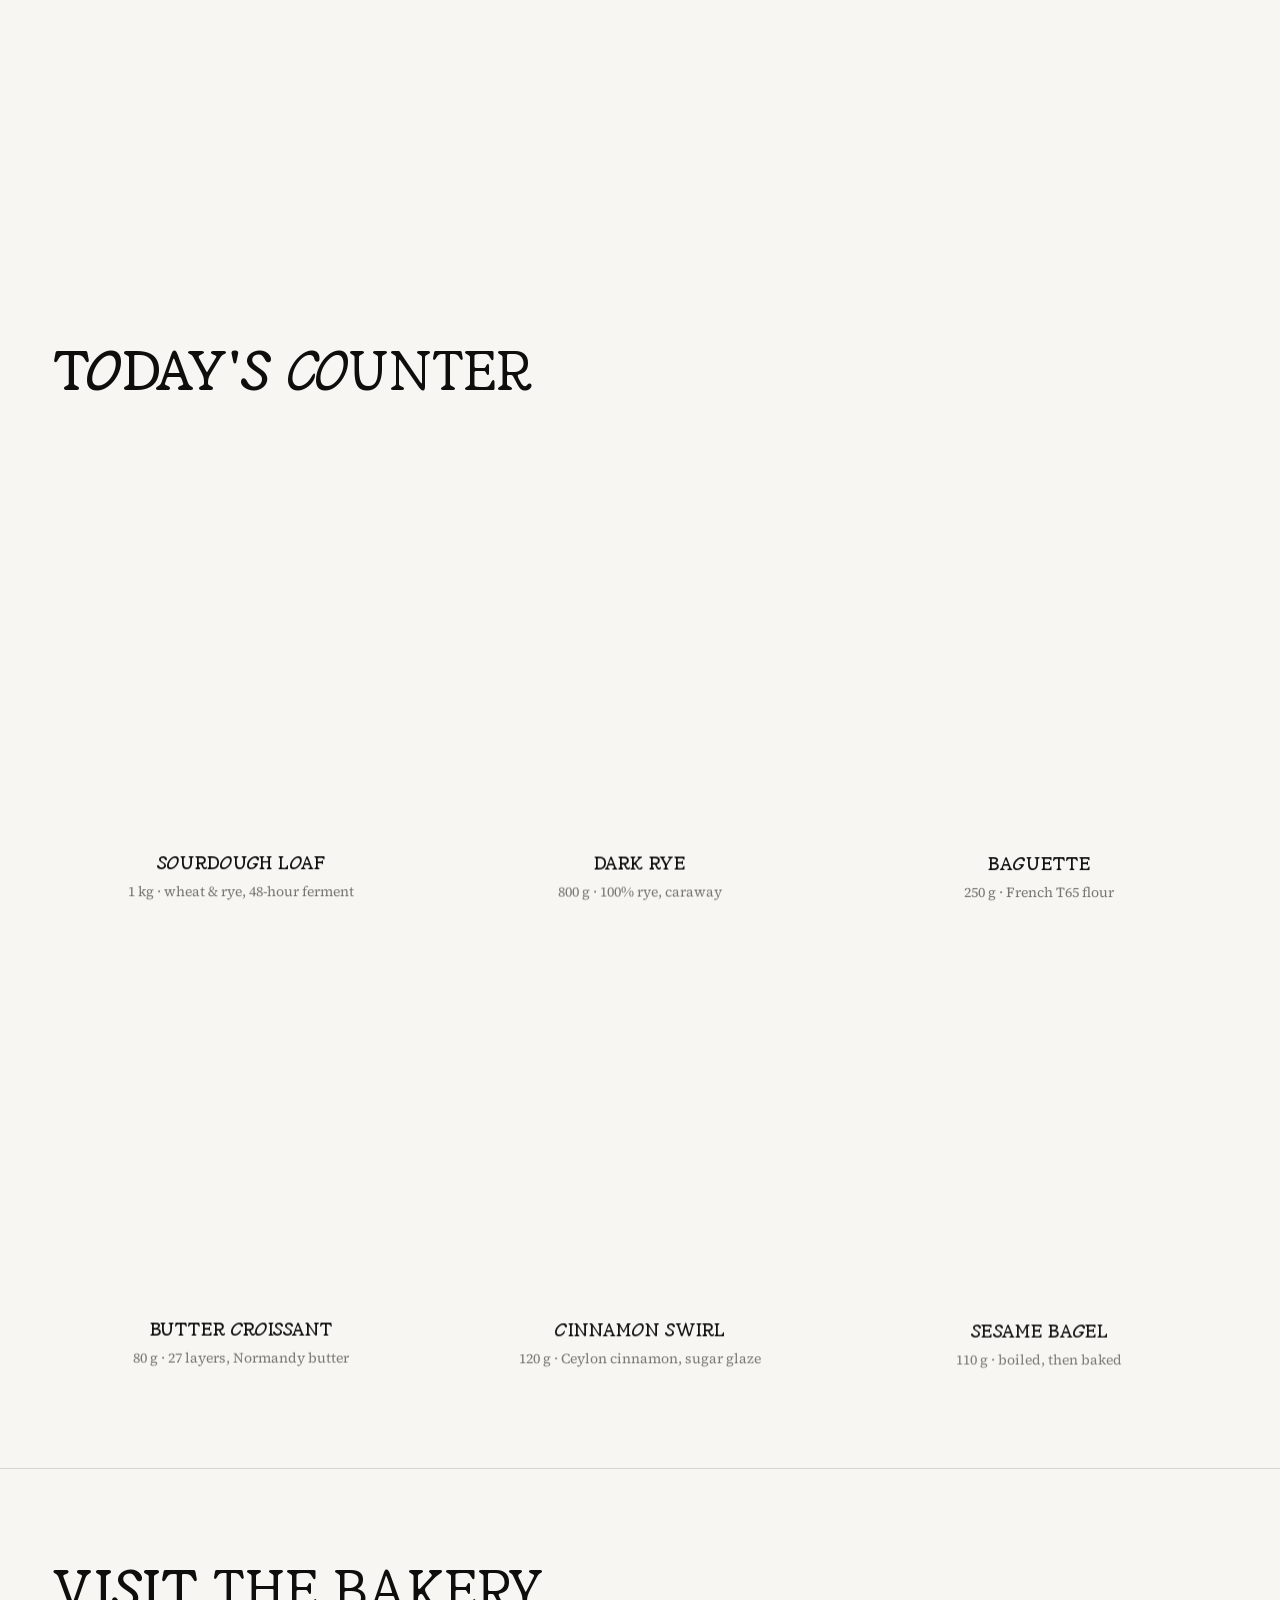
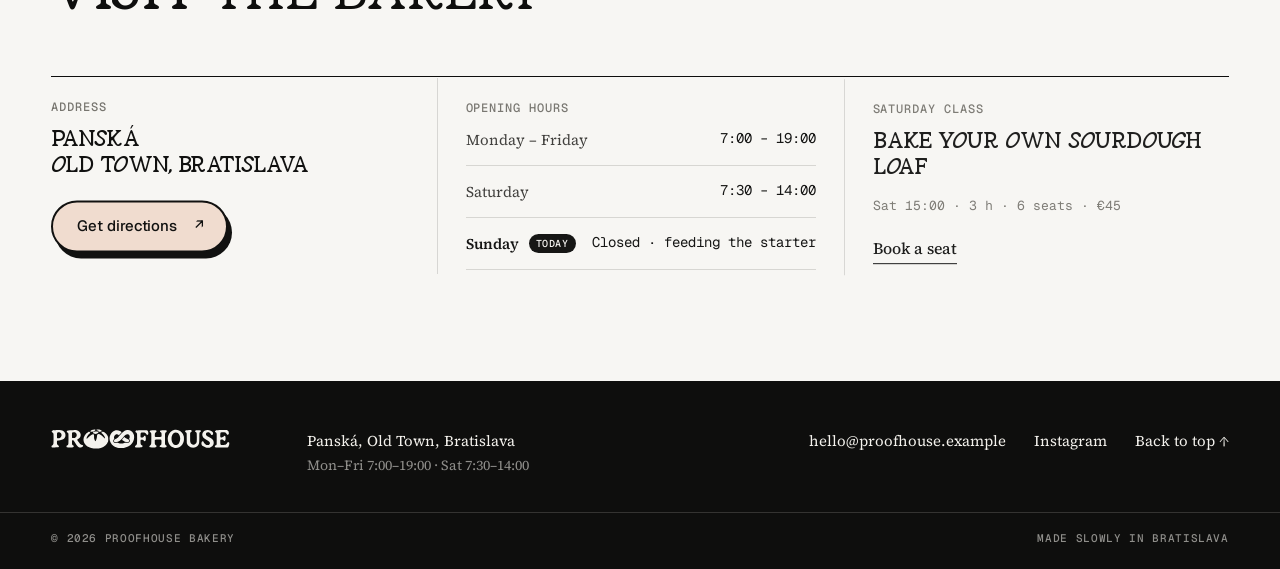
==== commit 673804f5: "Proofhouse: new wordmark logo in header and footer Trace the supplied logo to a single-colour SVG (a" ====
--- a/bakery/index.html
+++ b/bakery/index.html
@@ -60,7 +60,7 @@
   <a class="skip" href="#counter">Skip to today's bread</a>
 
   <header class="nav" id="nav">
-    <a class="logo" href="#top" aria-label="Proofhouse, back to top"><span class="logo-word">proofhouse</span></a>
+    <a class="logo" href="#top" aria-label="Proofhouse, back to top"><svg class="logo-mark" aria-hidden="true" focusable="false" xmlns="http://www.w3.org/2000/svg" viewBox="0 0 1841 206"><path fill="currentColor" fill-rule="evenodd" d="M439.5,201.4C402.9,195.9 379.5,186.0 360.1,167.6C345.4,153.6 337.4,137.6 335.0,117.1C331.1,85.1 351.4,48.0 381.4,32.5C388.7,28.7 392.2,28.2 397.3,30.3C401.3,32.0 402.8,33.8 403.6,37.8C404.2,40.6 403.4,41.6 392.4,52.7C379.8,65.2 372.9,75.1 369.0,86.2C366.8,92.4 366.3,100.5 368.1,101.5C368.6,101.9 375.7,95.7 383.8,87.8C399.2,72.7 412.1,63.1 425.3,56.9C431.5,54.0 432.5,53.8 435.9,54.9C443.1,57.0 443.5,58.1 443.6,77.4C443.7,92.4 444.0,95.7 446.2,104.0C449.3,115.5 452.0,121.9 454.9,124.4C457.8,127.0 459.4,125.4 464.1,115.5C469.9,103.2 472.7,90.7 473.9,71.9C474.5,63.2 475.1,60.4 476.7,58.2C484.2,48.2 497.2,50.1 517.7,64.2C525.6,69.6 540.1,83.3 548.3,92.9C553.8,99.4 556.0,99.3 556.0,92.8C556.0,83.1 543.8,62.3 532.4,52.3C519.6,41.2 519.7,41.3 520.3,37.2C521.0,32.9 524.7,29.5 530.3,27.9C544.1,24.2 571.0,46.0 582.4,70.1C588.4,82.8 589.5,88.4 589.4,107.0C589.4,122.1 589.2,124.2 586.7,131.5C576.8,161.2 550.0,184.4 513.0,195.1C496.8,199.8 486.2,201.2 464.0,201.5C452.2,201.7 441.1,201.6 439.5,201.4ZM698.0,195.5C680.4,192.7 660.4,184.7 644.6,174.1C606.1,148.1 592.5,99.9 612.0,59.1C617.5,47.7 623.3,39.8 632.8,30.8C646.8,17.7 660.7,12.0 679.1,12.0C690.5,12.0 698.4,14.1 710.2,20.2C718.3,24.4 727.0,31.3 727.0,33.5C727.0,34.7 701.4,64.0 700.3,64.0C700.0,64.0 698.5,62.9 696.9,61.6C688.4,54.4 673.3,53.0 664.3,58.6C651.9,66.3 645.7,84.3 650.6,98.6L652.2,103.3L648.5,106.8C638.4,116.6 638.4,130.0 648.4,138.8C650.4,140.5 653.6,142.4 655.7,142.9C661.2,144.5 672.3,144.2 679.2,142.4C685.0,140.9 685.4,141.0 692.9,143.5C715.0,150.8 732.7,150.8 754.3,143.3L762.1,140.6L771.1,142.5C786.5,145.6 798.7,143.6 805.8,136.7C813.7,129.1 815.6,119.1 810.7,110.7C809.1,108.1 807.0,105.4 805.9,104.7C803.3,103.1 803.5,102.3 807.2,95.4C810.3,89.9 810.5,88.8 810.5,80.0C810.5,72.2 810.1,69.8 808.3,66.5C802.2,55.1 791.1,51.3 777.4,56.0C766.5,59.8 760.7,64.9 740.0,89.0C715.0,118.1 701.6,128.1 679.5,134.6C671.9,136.8 660.5,136.9 656.5,134.8C648.7,130.7 646.3,124.1 650.0,116.5C652.3,111.8 656.5,108.3 665.0,104.0C673.6,99.7 685.5,91.1 692.6,84.3C696.4,80.6 706.2,69.8 714.3,60.4C746.7,22.5 765.3,10.7 792.5,10.7C816.8,10.7 836.9,23.9 848.9,47.7C854.5,59.0 856.4,67.8 856.4,83.5C856.4,99.8 854.5,109.2 848.3,123.6C840.2,142.4 823.6,162.5 807.3,173.3C791.3,184.0 770.6,192.0 750.6,195.5C739.6,197.4 710.1,197.4 698.0,195.5ZM1274.5,194.9C1248.0,191.0 1224.2,172.7 1212.1,146.9C1201.1,123.5 1199.2,92.9 1207.2,69.5C1217.3,40.0 1239.8,17.3 1266.2,10.0C1295.1,2.0 1325.7,11.9 1347.1,36.2C1355.9,46.2 1362.3,58.1 1366.6,72.5C1369.2,80.8 1369.4,82.9 1369.4,99.5C1369.5,115.2 1369.2,118.6 1367.2,126.5C1364.2,138.2 1355.7,155.7 1348.6,164.7C1330.7,187.5 1302.6,199.0 1274.5,194.9ZM1594.3,190.6C1584.1,187.9 1561.7,177.4 1558.3,173.8C1552.0,167.1 1548.1,152.3 1549.9,142.4C1551.7,133.0 1555.2,128.3 1561.1,127.4C1565.9,126.6 1569.1,129.5 1574.2,139.3C1579.7,149.9 1587.6,157.9 1596.7,162.3C1602.9,165.2 1604.4,165.5 1613.1,165.5C1622.4,165.5 1622.8,165.4 1628.2,161.8C1634.9,157.4 1637.0,153.4 1637.0,145.3C1637.0,134.1 1631.2,128.4 1604.3,113.0C1579.5,98.8 1569.0,89.6 1562.6,76.4C1554.6,60.1 1557.4,41.0 1569.7,27.9C1580.3,16.6 1593.0,11.0 1610.1,10.2C1623.0,9.6 1632.3,11.5 1645.3,17.1C1656.8,22.1 1663.0,26.7 1666.3,32.9C1669.6,38.9 1670.9,48.8 1669.1,54.3C1666.9,60.8 1660.2,64.5 1654.6,62.4C1653.7,62.0 1650.2,57.7 1646.8,52.8C1637.1,38.7 1628.2,33.3 1615.7,34.2C1603.6,35.0 1596.9,40.8 1596.2,50.9C1595.4,62.3 1599.9,67.0 1626.1,81.6C1646.7,93.1 1653.6,97.9 1661.3,105.8C1671.4,116.3 1676.0,127.4 1676.0,140.9C1676.0,154.6 1672.0,164.7 1663.0,174.4C1656.2,181.6 1649.3,185.9 1639.0,189.6C1632.5,191.9 1629.6,192.3 1617.5,192.7C1605.1,193.0 1602.4,192.7 1594.3,190.6ZM1447.0,190.5C1432.8,187.6 1424.2,183.0 1414.8,173.3C1407.8,165.9 1404.5,160.5 1400.9,149.5C1398.6,142.7 1398.6,141.4 1398.0,94.0L1397.5,45.5L1395.0,40.5C1393.1,36.6 1391.4,34.9 1387.5,32.8C1381.2,29.4 1379.3,25.6 1381.4,20.5C1382.4,18.2 1384.2,16.4 1387.2,14.9C1391.0,12.9 1393.8,12.6 1411.5,11.8C1442.8,10.5 1449.0,12.3 1449.0,22.3C1449.0,26.3 1447.4,28.3 1441.1,32.3C1439.2,33.5 1436.7,35.8 1435.6,37.3C1433.6,40.1 1433.5,41.3 1433.2,82.2C1433.0,118.2 1433.2,125.4 1434.6,132.4C1437.7,148.0 1444.5,156.3 1457.3,160.1C1478.0,166.5 1496.9,154.6 1500.9,132.6C1501.6,128.9 1502.0,111.3 1502.0,86.1C1501.9,37.2 1501.9,37.0 1490.9,31.5C1483.8,27.9 1482.1,22.4 1486.5,17.1C1490.0,13.0 1495.6,12.1 1516.5,11.8C1530.2,11.7 1534.2,12.0 1537.2,13.2C1546.1,17.1 1545.3,28.1 1535.9,32.0C1534.3,32.7 1532.0,34.9 1530.8,36.9C1528.5,40.5 1528.5,40.9 1527.9,88.0C1527.2,141.5 1526.9,144.3 1520.0,158.9C1514.6,170.1 1504.7,180.2 1494.0,185.3C1481.0,191.5 1462.1,193.6 1447.0,190.5ZM14.5,190.1C7.4,188.3 4.8,185.3 4.8,179.3C4.8,175.1 7.6,171.9 14.6,168.1C20.7,164.9 23.5,159.9 25.0,150.3C26.7,139.6 26.8,56.0 25.2,49.1C23.6,42.1 19.9,37.3 14.5,35.0C6.4,31.5 4.7,25.1 10.3,19.5C12.1,17.7 15.4,15.7 17.5,15.1C23.2,13.4 77.6,10.7 89.5,11.5C109.4,12.8 124.8,18.9 135.5,29.5C145.8,39.8 149.6,50.4 148.8,67.2C148.4,76.0 147.9,77.8 144.5,84.7C139.1,95.7 130.9,103.5 118.8,109.4C106.3,115.5 99.4,117.0 81.1,117.7C68.5,118.2 65.4,118.6 64.0,120.0C60.3,123.7 60.7,153.4 64.6,160.2C65.8,162.3 68.5,164.5 72.0,166.3C79.3,170.0 81.0,171.9 81.7,176.8C82.2,180.5 81.9,181.3 78.8,184.4C76.3,186.9 74.0,188.0 70.0,188.8C63.2,190.1 18.6,191.2 14.5,190.1ZM293.0,189.4C277.4,185.2 267.2,174.3 248.5,142.0C234.8,118.4 232.6,116.0 223.8,116.0C216.2,116.0 215.8,117.3 216.2,138.2C216.6,159.6 217.4,161.9 226.3,166.5C237.8,172.4 237.9,181.3 226.7,187.3C222.7,189.4 221.0,189.5 196.5,189.8C168.4,190.2 164.5,189.7 161.1,185.3C156.6,179.6 159.4,172.9 168.1,168.5C174.8,165.0 177.8,160.3 178.9,151.0C179.5,146.9 180.0,122.8 180.1,97.5C180.2,58.5 180.0,50.8 178.7,46.7C176.5,39.7 174.4,37.1 169.5,34.9C161.3,31.3 159.6,25.2 165.3,19.5C167.1,17.7 170.4,15.7 172.5,15.1C178.8,13.3 205.3,11.8 231.5,11.6C253.8,11.5 256.1,11.7 263.5,13.8C286.7,20.5 301.1,33.6 304.9,51.8C309.5,73.8 299.2,93.4 276.9,105.0C272.6,107.2 269.0,109.5 269.0,110.0C269.0,112.1 299.6,153.3 304.4,157.7C309.9,162.8 315.1,165.0 321.3,165.0C323.7,165.0 325.9,165.9 327.9,167.6C336.4,174.7 326.7,187.1 310.4,189.9C302.6,191.3 299.8,191.2 293.0,189.4ZM875.5,190.1C868.7,188.4 865.0,184.7 865.0,179.5C865.0,175.3 867.3,172.4 872.8,169.6C882.7,164.5 884.7,160.7 886.0,144.6C887.3,130.0 887.2,61.6 886.0,52.1C884.8,42.8 882.7,39.2 876.5,35.8C870.5,32.6 869.0,30.6 869.0,26.2C869.0,23.7 869.9,21.9 872.3,19.5C877.0,14.8 882.0,14.3 935.5,12.9C985.3,11.6 987.2,11.8 993.0,16.7C1004.0,25.9 1006.6,54.5 996.9,59.5C991.0,62.6 987.7,60.9 981.0,51.0C972.2,37.8 964.4,34.5 944.1,35.2C924.3,35.9 923.0,37.5 922.2,63.9C921.8,80.8 921.8,81.6 923.9,84.2C926.6,87.5 930.9,88.5 939.5,87.5C947.5,86.7 951.3,84.3 956.3,76.8C959.1,72.6 960.9,71.0 963.1,70.5C967.0,69.6 971.2,71.4 973.2,74.8C978.4,83.7 978.1,113.1 972.6,121.4C968.3,128.0 960.8,126.8 955.6,118.6C951.1,111.6 947.6,110.0 936.7,110.0C932.0,110.0 927.4,110.3 926.5,110.6C922.9,112.0 922.0,116.3 922.0,132.4C922.0,156.4 924.0,161.8 934.5,166.5C937.4,167.7 940.5,169.8 941.4,171.1C943.7,174.4 943.4,180.2 940.9,183.4C936.8,188.7 934.1,189.3 912.5,190.1C888.2,191.0 879.4,191.0 875.5,190.1ZM1699.5,190.3C1693.6,189.1 1690.7,187.5 1688.9,184.6C1685.0,178.2 1687.3,173.2 1696.5,168.2C1700.0,166.3 1702.2,164.2 1704.0,161.0L1706.5,156.5L1706.8,105.2C1707.0,73.1 1706.7,51.9 1706.1,48.4C1704.8,41.3 1702.0,37.6 1695.9,34.5C1690.4,31.7 1689.0,29.7 1689.0,24.5C1689.0,19.7 1692.3,16.5 1699.1,14.6C1709.1,11.8 1807.0,9.7 1815.1,12.1C1819.8,13.6 1825.5,18.2 1827.7,22.3C1831.9,30.5 1833.4,45.8 1830.6,52.5C1829.2,55.8 1823.9,60.0 1821.2,60.0C1817.6,60.0 1813.2,56.5 1809.1,50.5C1800.4,37.5 1793.2,34.6 1770.0,34.5C1746.6,34.5 1745.3,35.7 1743.7,58.5C1742.5,75.0 1743.2,81.3 1746.5,84.6C1748.7,86.7 1749.8,87.0 1757.2,87.0C1768.5,86.9 1772.8,84.9 1777.5,77.6C1781.4,71.5 1783.4,70.0 1787.8,70.0C1795.4,70.0 1798.4,77.4 1798.3,96.1C1798.2,115.6 1794.8,124.0 1787.0,124.0C1782.6,124.0 1779.7,122.0 1777.1,117.0C1774.1,111.2 1769.0,109.0 1758.8,109.0C1750.5,109.0 1749.9,109.2 1746.8,111.9L1743.5,114.8L1743.7,133.5C1743.9,150.8 1744.1,152.6 1746.2,156.8C1750.0,164.5 1752.8,165.5 1770.5,165.5C1788.6,165.4 1794.5,164.0 1802.2,157.7C1805.2,155.3 1809.8,150.0 1812.8,145.5C1819.3,135.6 1823.2,133.0 1828.8,135.2C1831.0,136.0 1833.2,137.9 1834.5,140.0C1839.6,148.7 1834.3,175.3 1825.6,184.8C1820.7,190.2 1822.3,190.1 1759.7,190.4C1727.7,190.6 1700.6,190.5 1699.5,190.3ZM1019.5,188.5C1010.3,183.7 1010.9,174.2 1020.8,169.1C1026.7,166.0 1029.8,162.1 1031.6,155.1C1032.9,149.7 1033.2,141.4 1033.3,99.1C1033.5,60.2 1033.2,48.5 1032.2,45.1C1030.8,40.5 1025.3,34.0 1022.8,34.0C1020.4,34.0 1016.7,29.2 1016.7,26.1C1016.7,21.8 1019.6,18.1 1024.6,15.8C1029.3,13.8 1048.6,12.1 1067.5,12.0C1081.3,12.0 1087.0,15.3 1087.0,23.2C1086.9,27.3 1085.7,28.9 1080.0,32.5C1071.0,38.1 1069.6,42.4 1069.5,63.2C1069.5,84.2 1066.7,82.5 1102.3,82.5C1127.1,82.5 1130.9,82.3 1133.7,80.7C1138.4,78.2 1139.3,74.0 1138.8,57.4C1138.4,40.4 1137.2,37.1 1129.9,33.4C1122.2,29.6 1120.6,23.6 1125.9,18.6C1130.5,14.1 1136.4,13.0 1159.1,12.3C1177.5,11.8 1180.4,11.9 1184.4,13.4C1189.7,15.4 1192.0,18.2 1192.0,22.5C1192.0,26.5 1190.0,29.2 1184.6,32.4C1182.2,33.8 1179.3,36.5 1178.1,38.3C1174.4,44.3 1173.9,53.0 1174.2,105.0C1174.5,153.3 1174.6,154.6 1176.7,159.2C1178.4,162.9 1179.8,164.4 1183.8,166.4C1189.9,169.5 1192.0,172.2 1192.0,177.1C1192.0,181.9 1189.1,185.4 1183.2,187.7C1179.1,189.3 1175.3,189.5 1152.9,189.5C1125.0,189.5 1123.2,189.2 1120.4,183.8C1117.3,177.8 1119.2,173.8 1127.7,168.3C1136.5,162.7 1137.4,159.9 1137.8,135.5C1138.2,105.7 1139.4,106.5 1101.5,107.2C1074.9,107.7 1073.1,108.1 1070.4,113.8C1069.0,116.8 1068.8,120.0 1069.2,135.4C1069.6,151.2 1069.9,154.1 1071.8,158.3C1073.2,161.4 1075.0,163.6 1077.2,164.8C1079.0,165.7 1081.9,167.9 1083.7,169.7C1089.9,175.6 1087.6,183.8 1078.8,187.6C1075.1,189.2 1071.0,189.5 1048.5,189.8C1026.4,190.0 1022.1,189.8 1019.5,188.5ZM1299.0,163.4C1306.9,159.7 1312.7,154.6 1318.1,146.3C1327.3,132.1 1331.5,115.6 1330.7,97.0C1329.5,72.4 1320.9,53.1 1306.2,42.0C1299.5,37.0 1294.5,35.5 1284.9,35.6C1275.2,35.6 1267.8,39.0 1259.9,47.0C1253.2,53.9 1245.7,68.3 1243.3,79.2C1240.8,90.2 1241.1,112.1 1243.9,122.5C1248.7,140.4 1259.5,156.6 1270.3,162.1C1276.4,165.3 1278.7,165.8 1286.5,165.9C1292.0,166.0 1294.7,165.4 1299.0,163.4ZM771.0,134.4C762.9,132.3 750.6,126.0 741.5,119.5C733.4,113.7 732.0,112.4 732.0,110.4C732.0,109.3 754.6,83.0 755.6,83.0C755.8,83.0 759.5,85.7 763.6,89.0C768.3,92.7 775.8,97.3 782.9,100.6C789.3,103.6 796.1,106.9 798.0,107.8C802.8,110.2 806.0,115.3 806.0,120.6C806.0,125.8 801.8,131.3 795.5,134.1C790.6,136.4 778.9,136.5 771.0,134.4ZM90.3,91.7C101.8,86.5 107.9,77.6 108.7,65.0C109.6,52.8 103.2,41.5 92.7,37.0C85.8,33.9 74.0,33.2 68.7,35.3C62.3,38.0 61.7,40.8 61.6,67.1C61.5,95.7 61.2,95.2 77.2,94.5C82.7,94.3 86.4,93.5 90.3,91.7ZM247.8,89.5C255.5,85.3 261.5,78.4 263.6,71.4C267.1,59.2 263.0,45.7 253.7,39.4C247.2,34.9 242.3,33.7 231.9,34.2C224.3,34.5 222.8,34.8 220.6,36.9C216.6,40.6 216.0,44.8 216.0,67.8C216.0,94.7 215.2,93.4 231.4,92.8C241.3,92.4 243.1,92.1 247.8,89.5ZM451.5,49.5C444.6,48.0 438.3,45.5 435.8,43.2C432.9,40.7 433.5,35.3 437.0,32.0C442.1,27.2 448.9,25.5 462.5,25.5C476.9,25.5 481.0,26.3 485.0,29.6C488.4,32.6 489.0,36.8 486.2,39.2C484.0,41.2 473.9,46.2 468.0,48.3C461.2,50.7 458.1,50.9 451.5,49.5ZM411.0,27.8C406.2,26.5 405.0,25.2 405.0,22.0C405.0,12.2 442.6,-0.4 454.0,5.5C459.9,8.5 458.6,13.1 450.7,17.2C448.6,18.2 445.7,20.4 444.2,22.1C442.0,24.5 439.9,25.4 432.1,27.0C421.8,29.2 416.4,29.4 411.0,27.8ZM494.6,27.5C489.4,25.7 487.7,23.8 487.6,19.8C487.5,16.5 487.5,16.5 481.3,15.8C470.4,14.6 466.2,10.8 471.1,6.4C473.0,4.7 474.7,4.5 485.9,4.5C500.1,4.5 508.1,6.5 516.8,12.3C525.9,18.5 524.7,23.5 513.2,27.0C505.8,29.3 500.1,29.5 494.6,27.5Z"/></svg></a>
     <nav class="nav-links" aria-label="Main">
       <a href="#process">Process</a>
       <a href="#counter">Counter</a>
@@ -241,7 +241,7 @@
   <!-- 7 · FOOTER — small and plain -->
   <footer class="foot">
     <div class="wrap foot-row">
-      <a class="logo logo--foot" href="#top" aria-label="Proofhouse, back to top"><span class="logo-word">proofhouse</span></a>
+      <a class="logo logo--foot" href="#top" aria-label="Proofhouse, back to top"><svg class="logo-mark" aria-hidden="true" focusable="false" xmlns="http://www.w3.org/2000/svg" viewBox="0 0 1841 206"><path fill="currentColor" fill-rule="evenodd" d="M439.5,201.4C402.9,195.9 379.5,186.0 360.1,167.6C345.4,153.6 337.4,137.6 335.0,117.1C331.1,85.1 351.4,48.0 381.4,32.5C388.7,28.7 392.2,28.2 397.3,30.3C401.3,32.0 402.8,33.8 403.6,37.8C404.2,40.6 403.4,41.6 392.4,52.7C379.8,65.2 372.9,75.1 369.0,86.2C366.8,92.4 366.3,100.5 368.1,101.5C368.6,101.9 375.7,95.7 383.8,87.8C399.2,72.7 412.1,63.1 425.3,56.9C431.5,54.0 432.5,53.8 435.9,54.9C443.1,57.0 443.5,58.1 443.6,77.4C443.7,92.4 444.0,95.7 446.2,104.0C449.3,115.5 452.0,121.9 454.9,124.4C457.8,127.0 459.4,125.4 464.1,115.5C469.9,103.2 472.7,90.7 473.9,71.9C474.5,63.2 475.1,60.4 476.7,58.2C484.2,48.2 497.2,50.1 517.7,64.2C525.6,69.6 540.1,83.3 548.3,92.9C553.8,99.4 556.0,99.3 556.0,92.8C556.0,83.1 543.8,62.3 532.4,52.3C519.6,41.2 519.7,41.3 520.3,37.2C521.0,32.9 524.7,29.5 530.3,27.9C544.1,24.2 571.0,46.0 582.4,70.1C588.4,82.8 589.5,88.4 589.4,107.0C589.4,122.1 589.2,124.2 586.7,131.5C576.8,161.2 550.0,184.4 513.0,195.1C496.8,199.8 486.2,201.2 464.0,201.5C452.2,201.7 441.1,201.6 439.5,201.4ZM698.0,195.5C680.4,192.7 660.4,184.7 644.6,174.1C606.1,148.1 592.5,99.9 612.0,59.1C617.5,47.7 623.3,39.8 632.8,30.8C646.8,17.7 660.7,12.0 679.1,12.0C690.5,12.0 698.4,14.1 710.2,20.2C718.3,24.4 727.0,31.3 727.0,33.5C727.0,34.7 701.4,64.0 700.3,64.0C700.0,64.0 698.5,62.9 696.9,61.6C688.4,54.4 673.3,53.0 664.3,58.6C651.9,66.3 645.7,84.3 650.6,98.6L652.2,103.3L648.5,106.8C638.4,116.6 638.4,130.0 648.4,138.8C650.4,140.5 653.6,142.4 655.7,142.9C661.2,144.5 672.3,144.2 679.2,142.4C685.0,140.9 685.4,141.0 692.9,143.5C715.0,150.8 732.7,150.8 754.3,143.3L762.1,140.6L771.1,142.5C786.5,145.6 798.7,143.6 805.8,136.7C813.7,129.1 815.6,119.1 810.7,110.7C809.1,108.1 807.0,105.4 805.9,104.7C803.3,103.1 803.5,102.3 807.2,95.4C810.3,89.9 810.5,88.8 810.5,80.0C810.5,72.2 810.1,69.8 808.3,66.5C802.2,55.1 791.1,51.3 777.4,56.0C766.5,59.8 760.7,64.9 740.0,89.0C715.0,118.1 701.6,128.1 679.5,134.6C671.9,136.8 660.5,136.9 656.5,134.8C648.7,130.7 646.3,124.1 650.0,116.5C652.3,111.8 656.5,108.3 665.0,104.0C673.6,99.7 685.5,91.1 692.6,84.3C696.4,80.6 706.2,69.8 714.3,60.4C746.7,22.5 765.3,10.7 792.5,10.7C816.8,10.7 836.9,23.9 848.9,47.7C854.5,59.0 856.4,67.8 856.4,83.5C856.4,99.8 854.5,109.2 848.3,123.6C840.2,142.4 823.6,162.5 807.3,173.3C791.3,184.0 770.6,192.0 750.6,195.5C739.6,197.4 710.1,197.4 698.0,195.5ZM1274.5,194.9C1248.0,191.0 1224.2,172.7 1212.1,146.9C1201.1,123.5 1199.2,92.9 1207.2,69.5C1217.3,40.0 1239.8,17.3 1266.2,10.0C1295.1,2.0 1325.7,11.9 1347.1,36.2C1355.9,46.2 1362.3,58.1 1366.6,72.5C1369.2,80.8 1369.4,82.9 1369.4,99.5C1369.5,115.2 1369.2,118.6 1367.2,126.5C1364.2,138.2 1355.7,155.7 1348.6,164.7C1330.7,187.5 1302.6,199.0 1274.5,194.9ZM1594.3,190.6C1584.1,187.9 1561.7,177.4 1558.3,173.8C1552.0,167.1 1548.1,152.3 1549.9,142.4C1551.7,133.0 1555.2,128.3 1561.1,127.4C1565.9,126.6 1569.1,129.5 1574.2,139.3C1579.7,149.9 1587.6,157.9 1596.7,162.3C1602.9,165.2 1604.4,165.5 1613.1,165.5C1622.4,165.5 1622.8,165.4 1628.2,161.8C1634.9,157.4 1637.0,153.4 1637.0,145.3C1637.0,134.1 1631.2,128.4 1604.3,113.0C1579.5,98.8 1569.0,89.6 1562.6,76.4C1554.6,60.1 1557.4,41.0 1569.7,27.9C1580.3,16.6 1593.0,11.0 1610.1,10.2C1623.0,9.6 1632.3,11.5 1645.3,17.1C1656.8,22.1 1663.0,26.7 1666.3,32.9C1669.6,38.9 1670.9,48.8 1669.1,54.3C1666.9,60.8 1660.2,64.5 1654.6,62.4C1653.7,62.0 1650.2,57.7 1646.8,52.8C1637.1,38.7 1628.2,33.3 1615.7,34.2C1603.6,35.0 1596.9,40.8 1596.2,50.9C1595.4,62.3 1599.9,67.0 1626.1,81.6C1646.7,93.1 1653.6,97.9 1661.3,105.8C1671.4,116.3 1676.0,127.4 1676.0,140.9C1676.0,154.6 1672.0,164.7 1663.0,174.4C1656.2,181.6 1649.3,185.9 1639.0,189.6C1632.5,191.9 1629.6,192.3 1617.5,192.7C1605.1,193.0 1602.4,192.7 1594.3,190.6ZM1447.0,190.5C1432.8,187.6 1424.2,183.0 1414.8,173.3C1407.8,165.9 1404.5,160.5 1400.9,149.5C1398.6,142.7 1398.6,141.4 1398.0,94.0L1397.5,45.5L1395.0,40.5C1393.1,36.6 1391.4,34.9 1387.5,32.8C1381.2,29.4 1379.3,25.6 1381.4,20.5C1382.4,18.2 1384.2,16.4 1387.2,14.9C1391.0,12.9 1393.8,12.6 1411.5,11.8C1442.8,10.5 1449.0,12.3 1449.0,22.3C1449.0,26.3 1447.4,28.3 1441.1,32.3C1439.2,33.5 1436.7,35.8 1435.6,37.3C1433.6,40.1 1433.5,41.3 1433.2,82.2C1433.0,118.2 1433.2,125.4 1434.6,132.4C1437.7,148.0 1444.5,156.3 1457.3,160.1C1478.0,166.5 1496.9,154.6 1500.9,132.6C1501.6,128.9 1502.0,111.3 1502.0,86.1C1501.9,37.2 1501.9,37.0 1490.9,31.5C1483.8,27.9 1482.1,22.4 1486.5,17.1C1490.0,13.0 1495.6,12.1 1516.5,11.8C1530.2,11.7 1534.2,12.0 1537.2,13.2C1546.1,17.1 1545.3,28.1 1535.9,32.0C1534.3,32.7 1532.0,34.9 1530.8,36.9C1528.5,40.5 1528.5,40.9 1527.9,88.0C1527.2,141.5 1526.9,144.3 1520.0,158.9C1514.6,170.1 1504.7,180.2 1494.0,185.3C1481.0,191.5 1462.1,193.6 1447.0,190.5ZM14.5,190.1C7.4,188.3 4.8,185.3 4.8,179.3C4.8,175.1 7.6,171.9 14.6,168.1C20.7,164.9 23.5,159.9 25.0,150.3C26.7,139.6 26.8,56.0 25.2,49.1C23.6,42.1 19.9,37.3 14.5,35.0C6.4,31.5 4.7,25.1 10.3,19.5C12.1,17.7 15.4,15.7 17.5,15.1C23.2,13.4 77.6,10.7 89.5,11.5C109.4,12.8 124.8,18.9 135.5,29.5C145.8,39.8 149.6,50.4 148.8,67.2C148.4,76.0 147.9,77.8 144.5,84.7C139.1,95.7 130.9,103.5 118.8,109.4C106.3,115.5 99.4,117.0 81.1,117.7C68.5,118.2 65.4,118.6 64.0,120.0C60.3,123.7 60.7,153.4 64.6,160.2C65.8,162.3 68.5,164.5 72.0,166.3C79.3,170.0 81.0,171.9 81.7,176.8C82.2,180.5 81.9,181.3 78.8,184.4C76.3,186.9 74.0,188.0 70.0,188.8C63.2,190.1 18.6,191.2 14.5,190.1ZM293.0,189.4C277.4,185.2 267.2,174.3 248.5,142.0C234.8,118.4 232.6,116.0 223.8,116.0C216.2,116.0 215.8,117.3 216.2,138.2C216.6,159.6 217.4,161.9 226.3,166.5C237.8,172.4 237.9,181.3 226.7,187.3C222.7,189.4 221.0,189.5 196.5,189.8C168.4,190.2 164.5,189.7 161.1,185.3C156.6,179.6 159.4,172.9 168.1,168.5C174.8,165.0 177.8,160.3 178.9,151.0C179.5,146.9 180.0,122.8 180.1,97.5C180.2,58.5 180.0,50.8 178.7,46.7C176.5,39.7 174.4,37.1 169.5,34.9C161.3,31.3 159.6,25.2 165.3,19.5C167.1,17.7 170.4,15.7 172.5,15.1C178.8,13.3 205.3,11.8 231.5,11.6C253.8,11.5 256.1,11.7 263.5,13.8C286.7,20.5 301.1,33.6 304.9,51.8C309.5,73.8 299.2,93.4 276.9,105.0C272.6,107.2 269.0,109.5 269.0,110.0C269.0,112.1 299.6,153.3 304.4,157.7C309.9,162.8 315.1,165.0 321.3,165.0C323.7,165.0 325.9,165.9 327.9,167.6C336.4,174.7 326.7,187.1 310.4,189.9C302.6,191.3 299.8,191.2 293.0,189.4ZM875.5,190.1C868.7,188.4 865.0,184.7 865.0,179.5C865.0,175.3 867.3,172.4 872.8,169.6C882.7,164.5 884.7,160.7 886.0,144.6C887.3,130.0 887.2,61.6 886.0,52.1C884.8,42.8 882.7,39.2 876.5,35.8C870.5,32.6 869.0,30.6 869.0,26.2C869.0,23.7 869.9,21.9 872.3,19.5C877.0,14.8 882.0,14.3 935.5,12.9C985.3,11.6 987.2,11.8 993.0,16.7C1004.0,25.9 1006.6,54.5 996.9,59.5C991.0,62.6 987.7,60.9 981.0,51.0C972.2,37.8 964.4,34.5 944.1,35.2C924.3,35.9 923.0,37.5 922.2,63.9C921.8,80.8 921.8,81.6 923.9,84.2C926.6,87.5 930.9,88.5 939.5,87.5C947.5,86.7 951.3,84.3 956.3,76.8C959.1,72.6 960.9,71.0 963.1,70.5C967.0,69.6 971.2,71.4 973.2,74.8C978.4,83.7 978.1,113.1 972.6,121.4C968.3,128.0 960.8,126.8 955.6,118.6C951.1,111.6 947.6,110.0 936.7,110.0C932.0,110.0 927.4,110.3 926.5,110.6C922.9,112.0 922.0,116.3 922.0,132.4C922.0,156.4 924.0,161.8 934.5,166.5C937.4,167.7 940.5,169.8 941.4,171.1C943.7,174.4 943.4,180.2 940.9,183.4C936.8,188.7 934.1,189.3 912.5,190.1C888.2,191.0 879.4,191.0 875.5,190.1ZM1699.5,190.3C1693.6,189.1 1690.7,187.5 1688.9,184.6C1685.0,178.2 1687.3,173.2 1696.5,168.2C1700.0,166.3 1702.2,164.2 1704.0,161.0L1706.5,156.5L1706.8,105.2C1707.0,73.1 1706.7,51.9 1706.1,48.4C1704.8,41.3 1702.0,37.6 1695.9,34.5C1690.4,31.7 1689.0,29.7 1689.0,24.5C1689.0,19.7 1692.3,16.5 1699.1,14.6C1709.1,11.8 1807.0,9.7 1815.1,12.1C1819.8,13.6 1825.5,18.2 1827.7,22.3C1831.9,30.5 1833.4,45.8 1830.6,52.5C1829.2,55.8 1823.9,60.0 1821.2,60.0C1817.6,60.0 1813.2,56.5 1809.1,50.5C1800.4,37.5 1793.2,34.6 1770.0,34.5C1746.6,34.5 1745.3,35.7 1743.7,58.5C1742.5,75.0 1743.2,81.3 1746.5,84.6C1748.7,86.7 1749.8,87.0 1757.2,87.0C1768.5,86.9 1772.8,84.9 1777.5,77.6C1781.4,71.5 1783.4,70.0 1787.8,70.0C1795.4,70.0 1798.4,77.4 1798.3,96.1C1798.2,115.6 1794.8,124.0 1787.0,124.0C1782.6,124.0 1779.7,122.0 1777.1,117.0C1774.1,111.2 1769.0,109.0 1758.8,109.0C1750.5,109.0 1749.9,109.2 1746.8,111.9L1743.5,114.8L1743.7,133.5C1743.9,150.8 1744.1,152.6 1746.2,156.8C1750.0,164.5 1752.8,165.5 1770.5,165.5C1788.6,165.4 1794.5,164.0 1802.2,157.7C1805.2,155.3 1809.8,150.0 1812.8,145.5C1819.3,135.6 1823.2,133.0 1828.8,135.2C1831.0,136.0 1833.2,137.9 1834.5,140.0C1839.6,148.7 1834.3,175.3 1825.6,184.8C1820.7,190.2 1822.3,190.1 1759.7,190.4C1727.7,190.6 1700.6,190.5 1699.5,190.3ZM1019.5,188.5C1010.3,183.7 1010.9,174.2 1020.8,169.1C1026.7,166.0 1029.8,162.1 1031.6,155.1C1032.9,149.7 1033.2,141.4 1033.3,99.1C1033.5,60.2 1033.2,48.5 1032.2,45.1C1030.8,40.5 1025.3,34.0 1022.8,34.0C1020.4,34.0 1016.7,29.2 1016.7,26.1C1016.7,21.8 1019.6,18.1 1024.6,15.8C1029.3,13.8 1048.6,12.1 1067.5,12.0C1081.3,12.0 1087.0,15.3 1087.0,23.2C1086.9,27.3 1085.7,28.9 1080.0,32.5C1071.0,38.1 1069.6,42.4 1069.5,63.2C1069.5,84.2 1066.7,82.5 1102.3,82.5C1127.1,82.5 1130.9,82.3 1133.7,80.7C1138.4,78.2 1139.3,74.0 1138.8,57.4C1138.4,40.4 1137.2,37.1 1129.9,33.4C1122.2,29.6 1120.6,23.6 1125.9,18.6C1130.5,14.1 1136.4,13.0 1159.1,12.3C1177.5,11.8 1180.4,11.9 1184.4,13.4C1189.7,15.4 1192.0,18.2 1192.0,22.5C1192.0,26.5 1190.0,29.2 1184.6,32.4C1182.2,33.8 1179.3,36.5 1178.1,38.3C1174.4,44.3 1173.9,53.0 1174.2,105.0C1174.5,153.3 1174.6,154.6 1176.7,159.2C1178.4,162.9 1179.8,164.4 1183.8,166.4C1189.9,169.5 1192.0,172.2 1192.0,177.1C1192.0,181.9 1189.1,185.4 1183.2,187.7C1179.1,189.3 1175.3,189.5 1152.9,189.5C1125.0,189.5 1123.2,189.2 1120.4,183.8C1117.3,177.8 1119.2,173.8 1127.7,168.3C1136.5,162.7 1137.4,159.9 1137.8,135.5C1138.2,105.7 1139.4,106.5 1101.5,107.2C1074.9,107.7 1073.1,108.1 1070.4,113.8C1069.0,116.8 1068.8,120.0 1069.2,135.4C1069.6,151.2 1069.9,154.1 1071.8,158.3C1073.2,161.4 1075.0,163.6 1077.2,164.8C1079.0,165.7 1081.9,167.9 1083.7,169.7C1089.9,175.6 1087.6,183.8 1078.8,187.6C1075.1,189.2 1071.0,189.5 1048.5,189.8C1026.4,190.0 1022.1,189.8 1019.5,188.5ZM1299.0,163.4C1306.9,159.7 1312.7,154.6 1318.1,146.3C1327.3,132.1 1331.5,115.6 1330.7,97.0C1329.5,72.4 1320.9,53.1 1306.2,42.0C1299.5,37.0 1294.5,35.5 1284.9,35.6C1275.2,35.6 1267.8,39.0 1259.9,47.0C1253.2,53.9 1245.7,68.3 1243.3,79.2C1240.8,90.2 1241.1,112.1 1243.9,122.5C1248.7,140.4 1259.5,156.6 1270.3,162.1C1276.4,165.3 1278.7,165.8 1286.5,165.9C1292.0,166.0 1294.7,165.4 1299.0,163.4ZM771.0,134.4C762.9,132.3 750.6,126.0 741.5,119.5C733.4,113.7 732.0,112.4 732.0,110.4C732.0,109.3 754.6,83.0 755.6,83.0C755.8,83.0 759.5,85.7 763.6,89.0C768.3,92.7 775.8,97.3 782.9,100.6C789.3,103.6 796.1,106.9 798.0,107.8C802.8,110.2 806.0,115.3 806.0,120.6C806.0,125.8 801.8,131.3 795.5,134.1C790.6,136.4 778.9,136.5 771.0,134.4ZM90.3,91.7C101.8,86.5 107.9,77.6 108.7,65.0C109.6,52.8 103.2,41.5 92.7,37.0C85.8,33.9 74.0,33.2 68.7,35.3C62.3,38.0 61.7,40.8 61.6,67.1C61.5,95.7 61.2,95.2 77.2,94.5C82.7,94.3 86.4,93.5 90.3,91.7ZM247.8,89.5C255.5,85.3 261.5,78.4 263.6,71.4C267.1,59.2 263.0,45.7 253.7,39.4C247.2,34.9 242.3,33.7 231.9,34.2C224.3,34.5 222.8,34.8 220.6,36.9C216.6,40.6 216.0,44.8 216.0,67.8C216.0,94.7 215.2,93.4 231.4,92.8C241.3,92.4 243.1,92.1 247.8,89.5ZM451.5,49.5C444.6,48.0 438.3,45.5 435.8,43.2C432.9,40.7 433.5,35.3 437.0,32.0C442.1,27.2 448.9,25.5 462.5,25.5C476.9,25.5 481.0,26.3 485.0,29.6C488.4,32.6 489.0,36.8 486.2,39.2C484.0,41.2 473.9,46.2 468.0,48.3C461.2,50.7 458.1,50.9 451.5,49.5ZM411.0,27.8C406.2,26.5 405.0,25.2 405.0,22.0C405.0,12.2 442.6,-0.4 454.0,5.5C459.9,8.5 458.6,13.1 450.7,17.2C448.6,18.2 445.7,20.4 444.2,22.1C442.0,24.5 439.9,25.4 432.1,27.0C421.8,29.2 416.4,29.4 411.0,27.8ZM494.6,27.5C489.4,25.7 487.7,23.8 487.6,19.8C487.5,16.5 487.5,16.5 481.3,15.8C470.4,14.6 466.2,10.8 471.1,6.4C473.0,4.7 474.7,4.5 485.9,4.5C500.1,4.5 508.1,6.5 516.8,12.3C525.9,18.5 524.7,23.5 513.2,27.0C505.8,29.3 500.1,29.5 494.6,27.5Z"/></svg></a>
       <p class="foot-addr">Panská, Old Town, Bratislava<br><span>Mon–Fri 7:00–19:00 · Sat 7:30–14:00</span></p>
       <nav class="foot-links" aria-label="Footer">
         <a href="mailto:hello@proofhouse.example">hello@proofhouse.example</a>
--- a/bakery/styles.css
+++ b/bakery/styles.css
@@ -534,3 +534,12 @@
 @media (prefers-reduced-motion: reduce) { .menu nav a { transform: none; } }
 .menu-btn { box-shadow: 3px 4px 0 0 var(--ink); transition: transform .14s var(--ease-out), box-shadow .14s var(--ease-out); }
 .menu-btn:active { transform: translate(3px, 4px); box-shadow: 0 0 0 0 var(--ink); }
+/* Ring around the hero loaf in the serif text face */
+.ring text { font: 500 16px var(--sans); letter-spacing: 5px; }
+
+/* Logo: the Proofhouse wordmark (vector, takes the text colour) */
+.logo { display: inline-flex; align-items: center; line-height: 0; }
+.logo-mark { display: block; height: 22px; width: auto; transition: transform .3s var(--ease-out); }
+.logo:hover .logo-mark { transform: translateY(-1px); }
+.foot .logo-mark { height: 20px; }
+@media (max-width: 860px) { .logo-mark { height: 18px; } }
